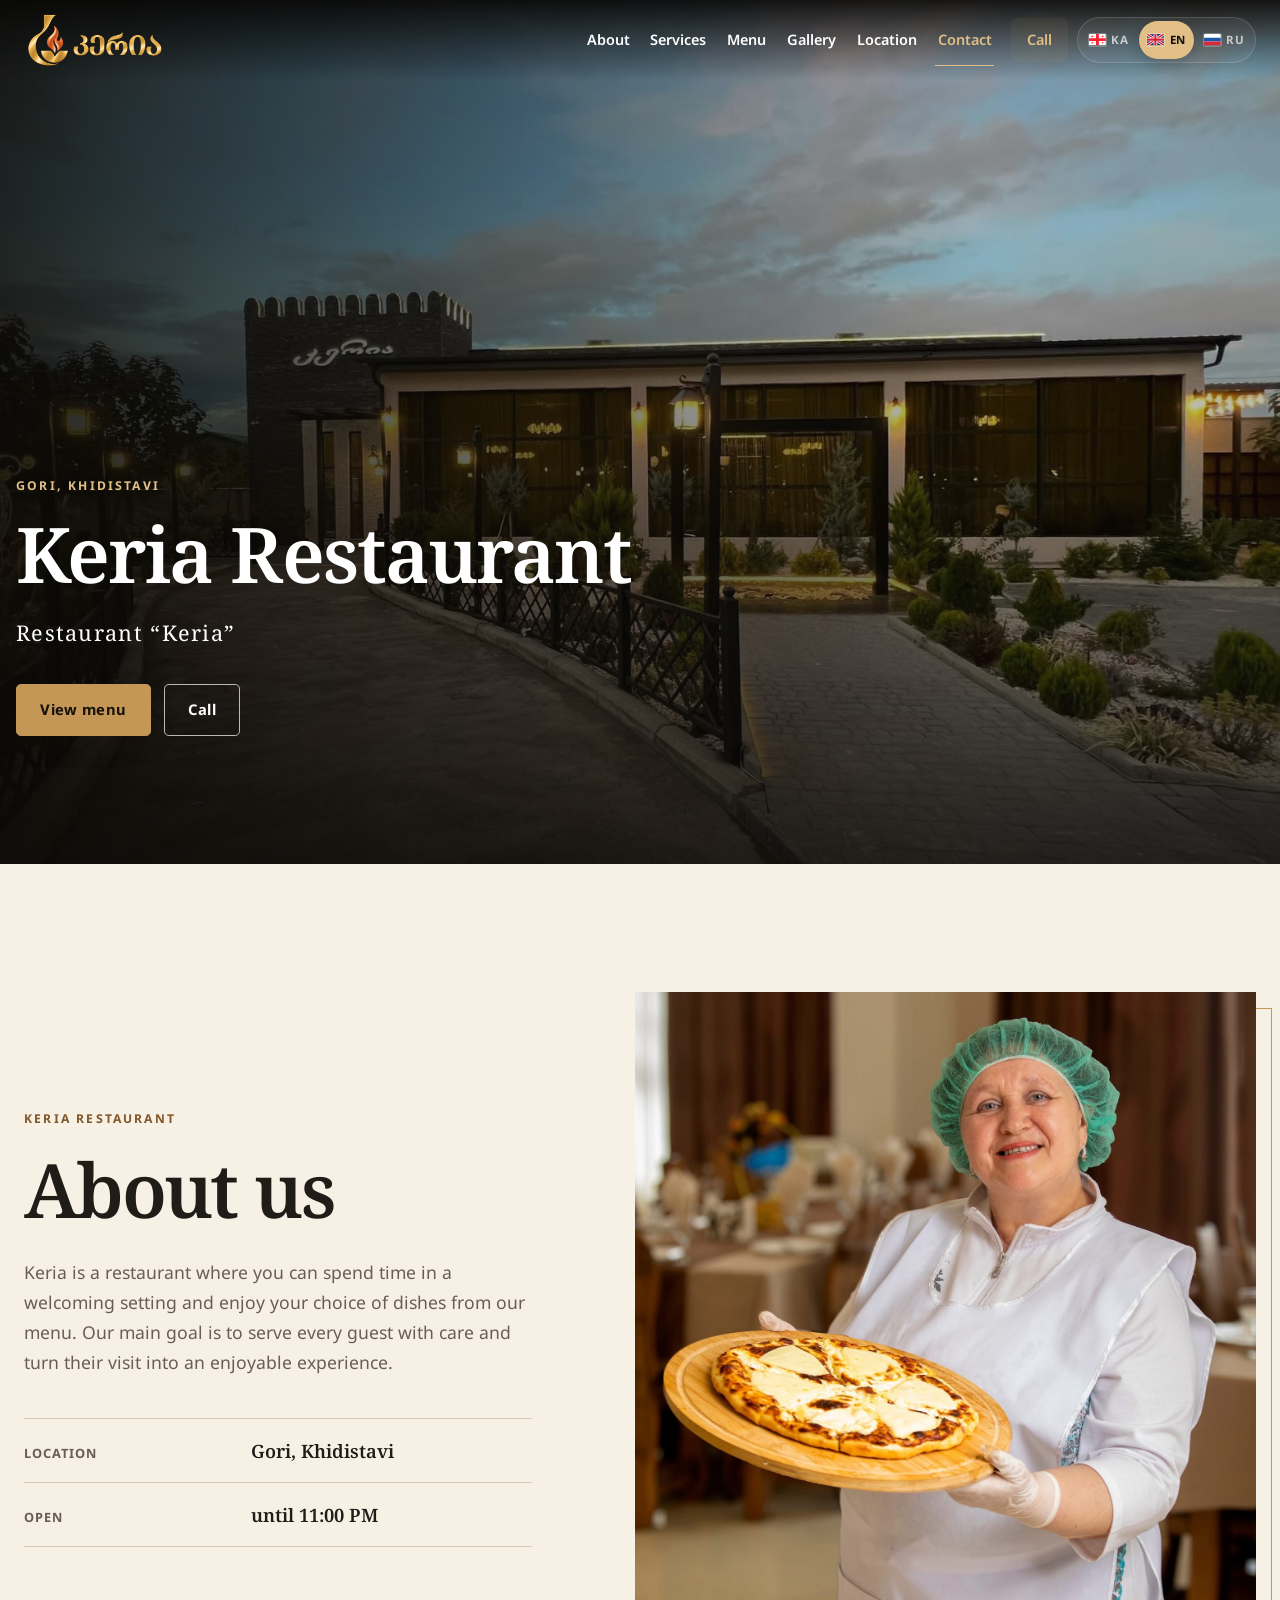
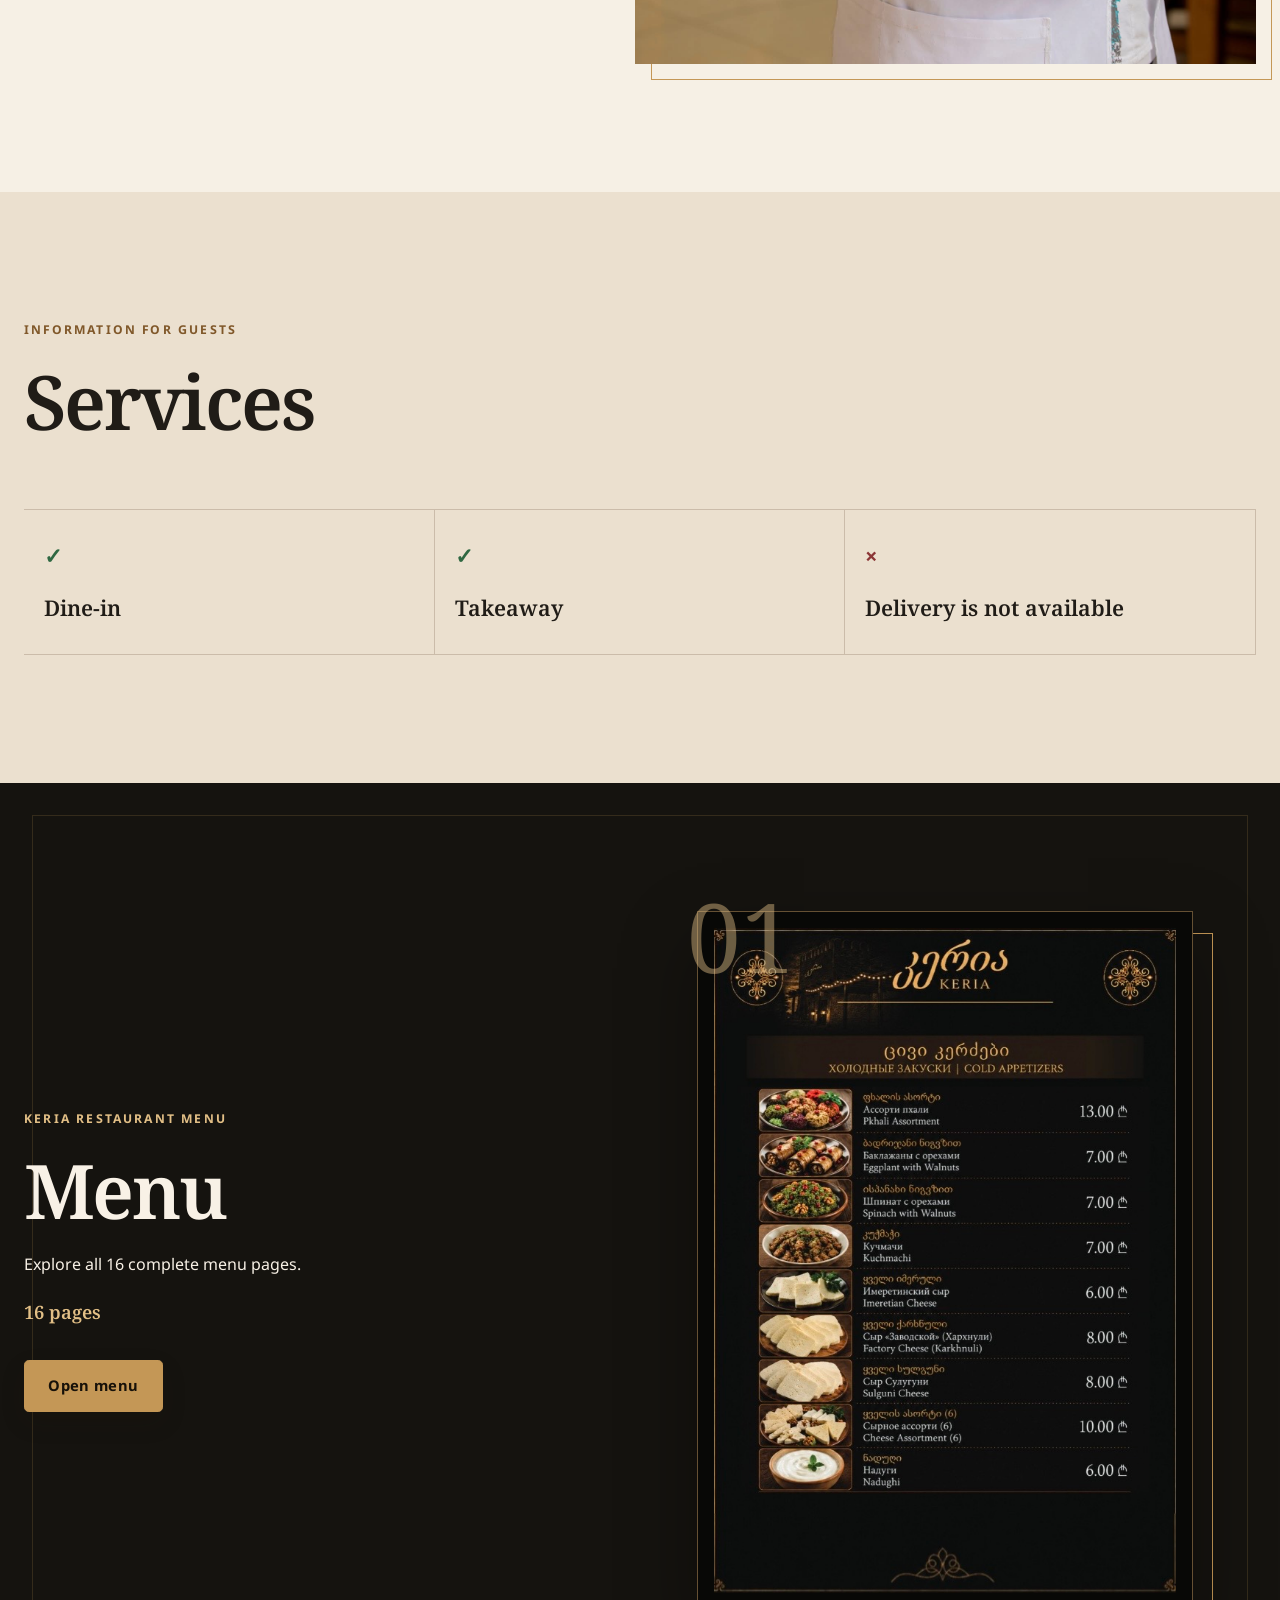
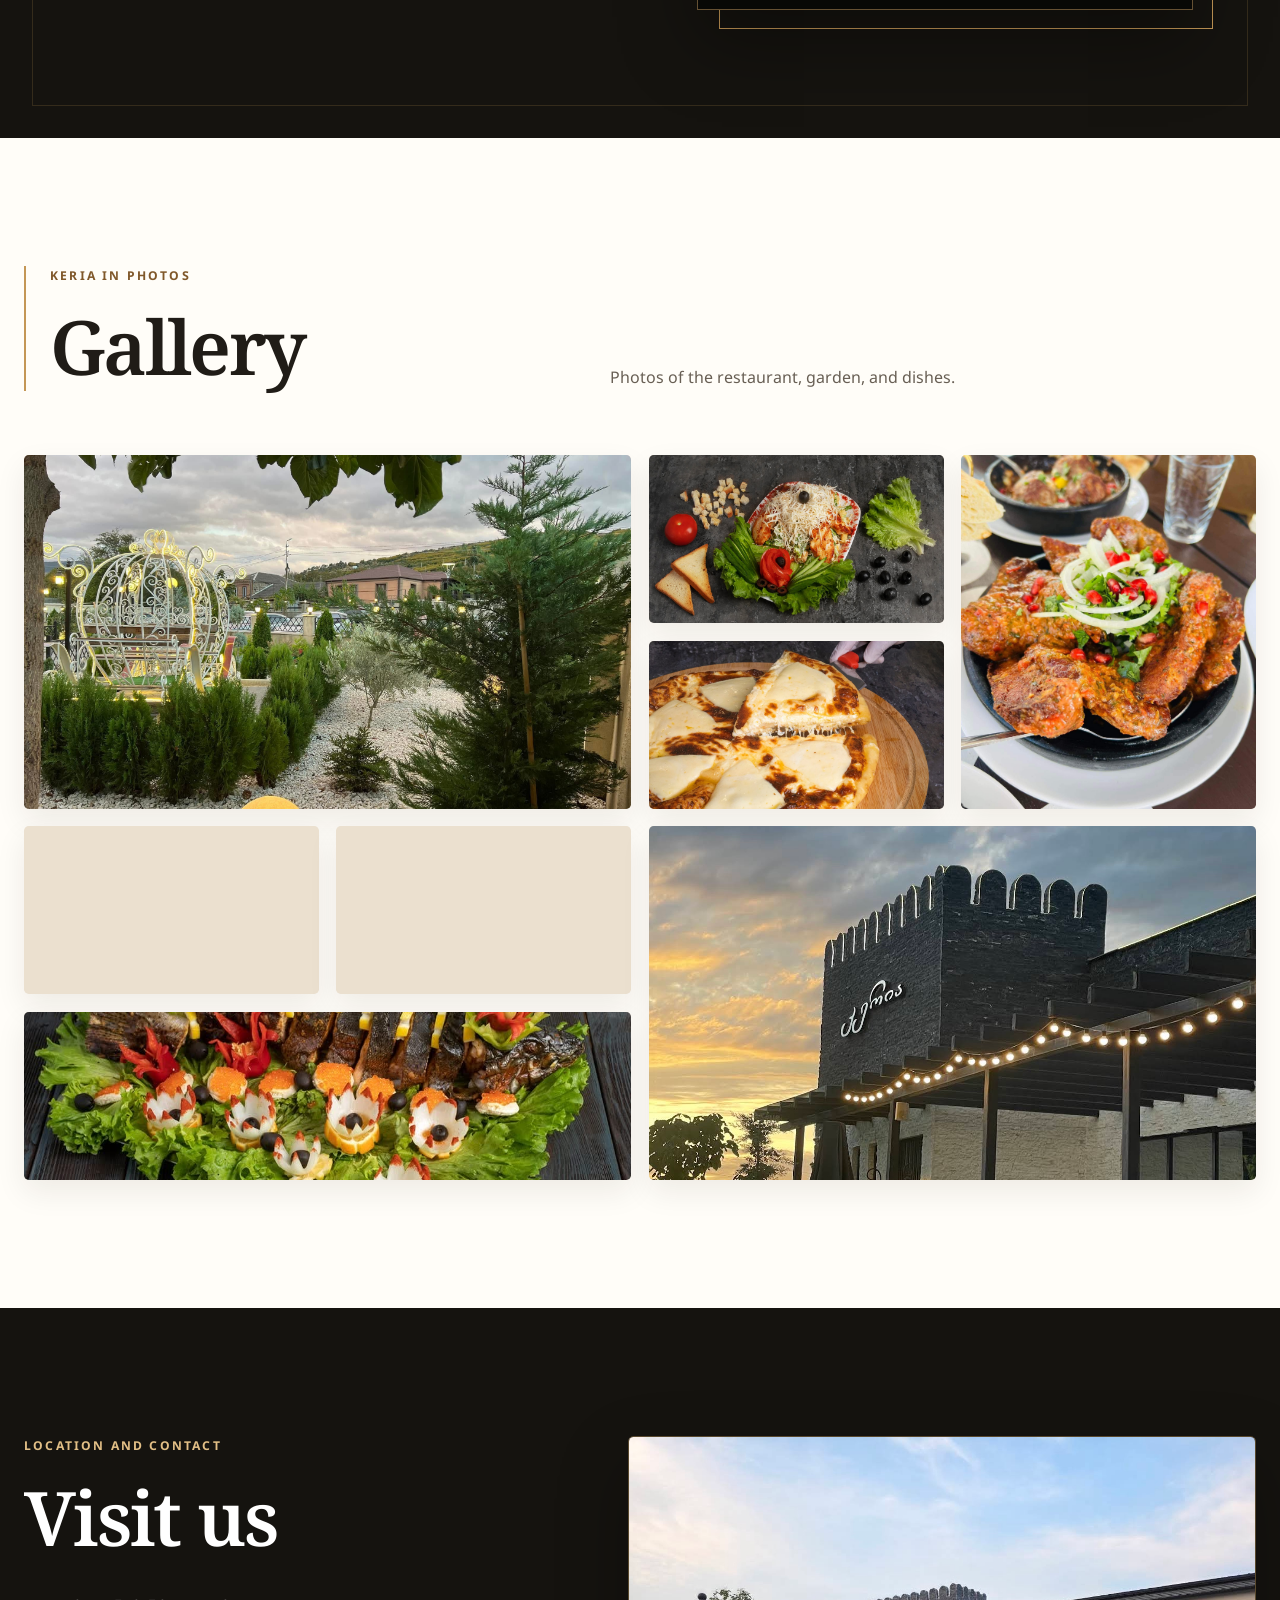
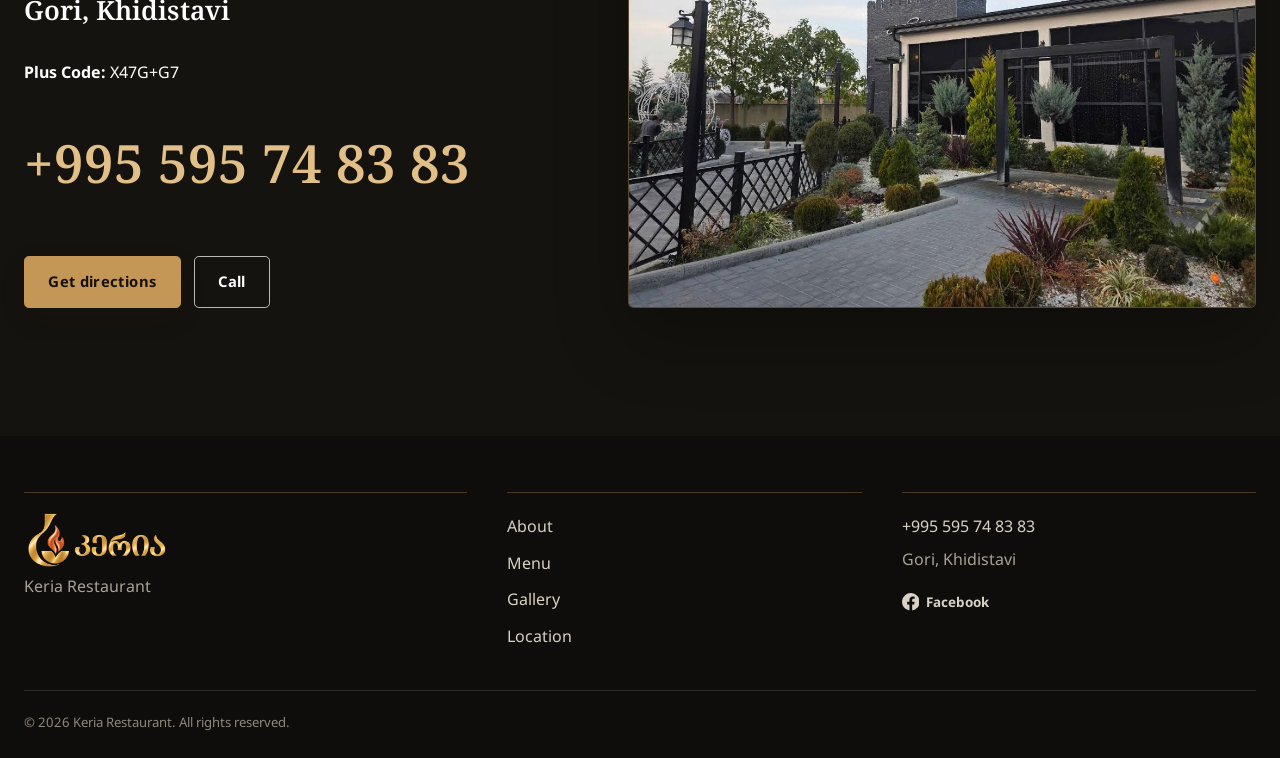
==== en/index.html @ 8994c324 "Improve responsive language access" ====
<!doctype html>
<html lang="en">
<head>
  <meta charset="utf-8">
  <meta name="viewport" content="width=device-width, initial-scale=1">
  <title>Keria Restaurant — Khidistavi, Gori</title>
  <meta name="description" content="Keria Restaurant in Khidistavi, Gori — explore the menu, gallery, location, and contact details.">
  <meta name="robots" content="index, follow">
  <meta name="theme-color" content="#15130f">
  <link rel="canonical" href="https://keriagori.ge/en/">
  <link rel="alternate" hreflang="ka" href="https://keriagori.ge/">
  <link rel="alternate" hreflang="en" href="https://keriagori.ge/en/">
  <link rel="alternate" hreflang="ru" href="https://keriagori.ge/ru/">
  <link rel="alternate" hreflang="x-default" href="https://keriagori.ge/">
  <link rel="icon" type="image/png" sizes="16x16" href="../images/logo/favicon-16x16.png">
  <link rel="icon" type="image/png" sizes="32x32" href="../images/logo/favicon-32x32.png">
  <link rel="icon" type="image/png" sizes="48x48" href="../images/logo/favicon-48x48.png">
  <link rel="apple-touch-icon" sizes="180x180" href="../images/logo/apple-touch-icon.png">
  <link rel="preconnect" href="https://fonts.googleapis.com">
  <link rel="preconnect" href="https://fonts.gstatic.com" crossorigin>
  <link href="https://fonts.googleapis.com/css2?family=Noto+Sans+Georgian:wght@400;500;600;700&family=Noto+Serif+Georgian:wght@500;600;700&display=swap" rel="stylesheet">
  <meta property="og:type" content="website">
  <meta property="og:locale" content="en_GB">
  <meta property="og:site_name" content="Keria Restaurant">
  <meta property="og:title" content="Keria Restaurant — Khidistavi, Gori">
  <meta property="og:description" content="Menu, photos, location, and contact information for Keria Restaurant.">
  <meta property="og:url" content="https://keriagori.ge/en/">
  <meta property="og:image" content="https://keriagori.ge/images/keria-images/keria-restaurant-exterior-evening.jpeg">
  <meta property="og:image:secure_url" content="https://keriagori.ge/images/keria-images/keria-restaurant-exterior-evening.jpeg">
  <meta property="og:image:alt" content="Keria Restaurant in Khidistavi at dusk">
  <meta name="twitter:card" content="summary_large_image">
  <meta name="twitter:title" content="Keria Restaurant — Khidistavi, Gori">
  <meta name="twitter:description" content="Menu, photos, location, and contact information for Keria Restaurant.">
  <meta name="twitter:image" content="https://keriagori.ge/images/keria-images/keria-restaurant-exterior-evening.jpeg">
  <meta name="twitter:image:alt" content="Keria Restaurant in Khidistavi at dusk">
  <link rel="stylesheet" href="../style/style.css">
  <script src="../js/boot.js"></script>
  <script type="application/ld+json">
    {
      "@context": "https://schema.org",
      "@type": "Restaurant",
      "name": "Keria Restaurant",
      "alternateName": "რესტორანი კერია",
      "url": "https://keriagori.ge/en/",
      "logo": "https://keriagori.ge/images/logo/keria-logo.png",
      "image": "https://keriagori.ge/images/keria-images/keria-restaurant-exterior-evening.jpeg",
      "menu": "https://keriagori.ge/en/menu.html",
      "telephone": "+995595748383",
      "address": {
        "@type": "PostalAddress",
        "addressLocality": "Khidistavi",
        "addressRegion": "Gori",
        "addressCountry": "GE"
      },
      "hasMap": "https://www.google.com/maps/search/?api=1&query=X47G%2BG7%20Khidistavi%2C%20Georgia",
      "sameAs": ["https://m.facebook.com/100066701161686/"]
    }
  </script>
  <script src="../js/script.js" defer></script>
</head>
<body data-asset-root="../">
  <a class="skip-link" href="#main">Skip to main content</a>

  <header class="site-header" data-header>
    <div class="container header-inner">
      <a class="brand" href="#top" aria-label="Keria — home">
        <img src="../images/logo/keria-logo.png" width="2048" height="768" alt="Keria">
      </a>
      <details class="mobile-language">
        <summary aria-label="Choose language">
          <svg class="language-flag" viewBox="0 0 24 16" aria-hidden="true" focusable="false"><rect width="24" height="16" fill="#173f8a"/><path d="M0 0l24 16M24 0L0 16" stroke="#fff" stroke-width="4"/><path d="M0 0l24 16M24 0L0 16" stroke="#d51f35" stroke-width="2"/><path d="M12 0v16M0 8h24" stroke="#fff" stroke-width="5"/><path d="M12 0v16M0 8h24" stroke="#d51f35" stroke-width="3"/></svg>
          <span aria-hidden="true">EN</span>
        </summary>
        <div class="mobile-language-menu" role="group" aria-label="Choose language">
          <a href="/" lang="ka" hreflang="ka"><svg class="language-flag" viewBox="0 0 24 16" aria-hidden="true"><rect width="24" height="16" fill="#fff"/><path d="M10 0h4v16h-4zM0 6h24v4H0zM4 2h1v3H4zM3 3h3v1H3zM19 2h1v3h-1zM18 3h3v1h-3zM4 11h1v3H4zM3 12h3v1H3zM19 11h1v3h-1zM18 12h3v1h-3z" fill="#ff1f2d"/></svg><span>ქართული</span></a>
          <a href="/en/" lang="en" hreflang="en" aria-current="page"><svg class="language-flag" viewBox="0 0 24 16" aria-hidden="true"><rect width="24" height="16" fill="#173f8a"/><path d="M0 0l24 16M24 0L0 16" stroke="#fff" stroke-width="4"/><path d="M0 0l24 16M24 0L0 16" stroke="#d51f35" stroke-width="2"/><path d="M12 0v16M0 8h24" stroke="#fff" stroke-width="5"/><path d="M12 0v16M0 8h24" stroke="#d51f35" stroke-width="3"/></svg><span>English</span></a>
          <a href="/ru/" lang="ru" hreflang="ru"><svg class="language-flag" viewBox="0 0 24 16" aria-hidden="true"><rect width="24" height="16" fill="#fff"/><path d="M0 5.33h24v5.34H0z" fill="#1c57a7"/><path d="M0 10.67h24V16H0z" fill="#d52b3f"/></svg><span>Русский</span></a>
        </div>
      </details>
      <button class="nav-toggle" type="button" aria-expanded="false" aria-controls="primary-nav">
        <span class="sr-only">Open navigation</span>
        <i aria-hidden="true"></i><i aria-hidden="true"></i><i aria-hidden="true"></i>
      </button>
      <nav class="primary-nav" id="primary-nav" aria-label="Main navigation">
        <a href="#about">About</a>
        <a href="#services">Services</a>
        <a href="#menu">Menu</a>
        <a href="#gallery">Gallery</a>
        <a href="#location">Location</a>
        <a href="#contact">Contact</a>
        <a class="nav-call" href="tel:+995595748383">Call</a>
        <div class="language-switcher" role="group" aria-label="Choose language">
          <a class="language-option" href="/" lang="ka" hreflang="ka" aria-label="ქართული">
            <svg class="language-flag" viewBox="0 0 24 16" aria-hidden="true" focusable="false">
              <rect width="24" height="16" fill="#fff"/>
              <path d="M10 0h4v16h-4zM0 6h24v4H0zM4 2h1v3H4zM3 3h3v1H3zM19 2h1v3h-1zM18 3h3v1h-3zM4 11h1v3H4zM3 12h3v1H3zM19 11h1v3h-1zM18 12h3v1h-3z" fill="#ff1f2d"/>
            </svg>
            <span aria-hidden="true">KA</span>
          </a>
          <a class="language-option" href="/en/" lang="en" hreflang="en" aria-current="page" aria-label="English">
            <svg class="language-flag" viewBox="0 0 24 16" aria-hidden="true" focusable="false">
              <rect width="24" height="16" fill="#173f8a"/>
              <path d="M0 0l24 16M24 0L0 16" stroke="#fff" stroke-width="4"/>
              <path d="M0 0l24 16M24 0L0 16" stroke="#d51f35" stroke-width="2"/>
              <path d="M12 0v16M0 8h24" stroke="#fff" stroke-width="5"/>
              <path d="M12 0v16M0 8h24" stroke="#d51f35" stroke-width="3"/>
            </svg>
            <span aria-hidden="true">EN</span>
          </a>
          <a class="language-option" href="/ru/" lang="ru" hreflang="ru" aria-label="Русский">
            <svg class="language-flag" viewBox="0 0 24 16" aria-hidden="true" focusable="false">
              <rect width="24" height="16" fill="#fff"/>
              <path d="M0 5.33h24v5.34H0z" fill="#1c57a7"/>
              <path d="M0 10.67h24V16H0z" fill="#d52b3f"/>
            </svg>
            <span aria-hidden="true">RU</span>
          </a>
        </div>
      </nav>
    </div>
  </header>

  <main id="main">
    <section class="hero" id="top" aria-labelledby="hero-title">
      <img class="hero-image" src="../images/keria-images/keria-restaurant-exterior-evening.jpeg" width="2048" height="1072" alt="Keria Restaurant building and garden at dusk" fetchpriority="high">
      <div class="hero-overlay" aria-hidden="true"></div>
      <div class="container hero-content" data-reveal>
        <p class="label">Gori, Khidistavi</p>
        <h1 id="hero-title">Keria Restaurant</h1>
        <p class="hero-subtitle">Restaurant “Keria”</p>
        <div class="actions">
          <a class="button primary" href="#menu">View menu</a>
          <a class="button light" href="tel:+995595748383">Call</a>
        </div>
      </div>
    </section>

    <section class="section about" id="about" aria-labelledby="about-title">
      <div class="container two-column" data-reveal>
        <div>
          <p class="label label-dark">Keria Restaurant</p>
          <h2 id="about-title">About us</h2>
          <p class="about-description">Keria is a restaurant where you can spend time in a welcoming setting and enjoy your choice of dishes from our menu. Our main goal is to serve every guest with care and turn their visit into an enjoyable experience.</p>
          <dl class="facts">
            <div><dt>Location</dt><dd>Gori, Khidistavi</dd></div>
            <div><dt>Open</dt><dd><time datetime="23:00">until 11:00 PM</time></dd></div>
          </dl>
        </div>
        <figure class="framed-image portrait">
          <img src="../images/keria-images/keria-chef-with-khachapuri.jpeg" width="1511" height="2048" loading="lazy" decoding="async" alt="Keria Restaurant chef holding khachapuri">
        </figure>
      </div>
    </section>

    <section class="section services" id="services" aria-labelledby="services-title">
      <div class="container" data-reveal>
        <p class="label label-dark">Information for guests</p>
        <h2 id="services-title">Services</h2>
        <ul class="service-list">
          <li><b aria-hidden="true">✓</b><span>Dine-in</span></li>
          <li><b aria-hidden="true">✓</b><span>Takeaway</span></li>
          <li class="unavailable"><b aria-hidden="true">×</b><span>Delivery is not available</span></li>
        </ul>
      </div>
    </section>

    <section class="section menu-section" id="menu" aria-labelledby="menu-title">
      <div class="container two-column" data-reveal>
        <div class="menu-copy">
          <p class="label">Keria Restaurant menu</p>
          <h2 id="menu-title">Menu</h2>
          <p>Explore all 16 complete menu pages.</p>
          <p class="page-count">16 pages</p>
          <div class="actions"><button class="button primary" type="button" data-menu-open>Open menu</button></div>
          <noscript><p><a class="text-link" href="menu.html">View every menu page</a></p></noscript>
        </div>
        <figure class="menu-preview">
          <span aria-hidden="true">01</span>
          <img src="../images/menu/menu-01-civi-kerdzebi.jpeg" width="628" height="903" loading="lazy" decoding="async" alt="Keria Restaurant menu — cold dishes">
        </figure>
      </div>
    </section>

    <section class="section gallery" id="gallery" aria-labelledby="gallery-title">
      <div class="container" data-reveal>
        <div class="section-heading">
          <div><p class="label label-dark">Keria in photos</p><h2 id="gallery-title">Gallery</h2></div>
          <p>Photos of the restaurant, garden, and dishes.</p>
        </div>
        <div class="gallery-grid">
          <figure class="gallery-feature"><img src="../images/keria-images/keria-garden-gazebo.jpeg" width="2048" height="1536" loading="lazy" decoding="async" alt="Keria Restaurant garden and decorative gazebo"></figure>
          <figure class="gallery-detail-a"><img src="../images/keria-images/keria-chicken-salad-01.jpeg" width="1920" height="1280" loading="lazy" decoding="async" alt="Chicken salad at Keria Restaurant"></figure>
          <figure class="gallery-detail-b"><img src="../images/keria-images/keria-cheese-khachapuri-slice.jpeg" width="1920" height="1323" loading="lazy" decoding="async" alt="Cheese khachapuri at Keria Restaurant"></figure>
          <figure class="gallery-portrait"><img src="../images/keria-images/keria-roasted-meat-platter.jpeg" width="1536" height="2048" loading="lazy" decoding="async" alt="Roasted meat platter at Keria Restaurant"></figure>
          <figure class="gallery-detail-c"><img src="../images/keria-images/keria-khinkali.jpeg" width="2048" height="1366" loading="lazy" decoding="async" alt="Khinkali at Keria Restaurant"></figure>
          <figure class="gallery-detail-d"><img src="../images/keria-images/keria-red-caviar-platter.jpeg" width="2048" height="1365" loading="lazy" decoding="async" alt="Red caviar platter at Keria Restaurant"></figure>
          <figure class="gallery-exterior"><img src="../images/keria-images/keria-restaurant-exterior-sunset.jpeg" width="1170" height="861" loading="lazy" decoding="async" alt="Keria Restaurant exterior at sunset"></figure>
          <figure class="gallery-detail-e"><img src="../images/keria-images/keria-grilled-fish-platter-01.jpeg" width="960" height="649" loading="lazy" decoding="async" alt="Grilled fish platter at Keria Restaurant"></figure>
        </div>
      </div>
    </section>

    <section class="section visit" id="location" aria-labelledby="visit-title">
      <div class="container visit-layout" data-reveal>
        <div class="visit-copy" id="contact">
          <p class="label">Location and contact</p>
          <h2 id="visit-title">Visit us</h2>
          <address>
            <p class="location-name">Gori, Khidistavi</p>
            <p><strong>Plus Code:</strong> X47G+G7</p>
            <a class="phone phone-light" href="tel:+995595748383">+995 595 74 83 83</a>
          </address>
          <div class="actions">
            <a class="button primary" href="https://www.google.com/maps/search/?api=1&amp;query=X47G%2BG7%20Khidistavi%2C%20Georgia" target="_blank" rel="noopener noreferrer">Get directions</a>
            <a class="button light" href="tel:+995595748383">Call</a>
          </div>
        </div>
        <figure class="visit-visual">
          <img src="../images/keria-images/keria-restaurant-exterior-garden.jpeg" width="1170" height="864" loading="lazy" decoding="async" alt="Keria Restaurant building and garden">
        </figure>
      </div>
    </section>
  </main>

  <footer class="site-footer">
    <div class="container footer-layout">
      <div><img src="../images/logo/keria-logo.png" width="2048" height="768" alt="Keria"><p>Keria Restaurant</p></div>
      <nav aria-label="Footer navigation"><a href="#about">About</a><a href="#menu">Menu</a><a href="#gallery">Gallery</a><a href="#location">Location</a></nav>
      <address>
        <a href="tel:+995595748383">+995 595 74 83 83</a>
        <p>Gori, Khidistavi</p>
        <a class="social-link" href="https://m.facebook.com/100066701161686/" target="_blank" rel="noopener noreferrer">
          <svg class="facebook-mark" viewBox="0 0 16 16" aria-hidden="true"><path fill="currentColor" d="M16 8.05A8 8 0 1 0 6.75 16v-5.63H4.72V8.05h2.03V6.29c0-2.01 1.2-3.12 3.02-3.12.88 0 1.79.16 1.79.16V5.3h-1.01c-1 0-1.3.62-1.3 1.25v1.5h2.22l-.36 2.32H9.25V16A8 8 0 0 0 16 8.05Z"/></svg>
          <span>Facebook</span>
        </a>
      </address>
    </div>
    <div class="container copyright">© <span data-year>2026</span> Keria Restaurant. All rights reserved.</div>
  </footer>

  <dialog class="menu-dialog" data-menu-dialog aria-labelledby="dialog-title" aria-describedby="dialog-status">
    <div class="dialog-shell">
      <header class="dialog-header">
        <div><p class="label">Keria Restaurant</p><h2 id="dialog-title">Menu</h2></div>
        <button class="dialog-close" type="button" data-menu-close aria-label="Close menu"><span aria-hidden="true"></span></button>
      </header>
      <div class="dialog-stage"><div class="active-page"><img width="628" height="903" alt="Keria Restaurant menu — cold dishes, page 1" data-menu-image></div></div>
      <footer class="dialog-footer">
        <div class="dialog-navigation">
          <button class="dialog-arrow" type="button" data-previous aria-label="Previous page"><span aria-hidden="true">←</span><span class="control-label">Previous</span></button>
          <div class="dialog-status" id="dialog-status" data-status aria-live="polite" aria-atomic="true">1 / 16</div>
          <button class="dialog-arrow" type="button" data-next aria-label="Next page"><span class="control-label">Next</span><span aria-hidden="true">→</span></button>
        </div>
        <div class="page-controls" aria-label="Menu pages">
          <button type="button" data-page="0" aria-label="Menu page 1">1</button><button type="button" data-page="1" aria-label="Menu page 2">2</button><button type="button" data-page="2" aria-label="Menu page 3">3</button><button type="button" data-page="3" aria-label="Menu page 4">4</button>
          <button type="button" data-page="4" aria-label="Menu page 5">5</button><button type="button" data-page="5" aria-label="Menu page 6">6</button><button type="button" data-page="6" aria-label="Menu page 7">7</button><button type="button" data-page="7" aria-label="Menu page 8">8</button>
          <button type="button" data-page="8" aria-label="Menu page 9">9</button><button type="button" data-page="9" aria-label="Menu page 10">10</button><button type="button" data-page="10" aria-label="Menu page 11">11</button><button type="button" data-page="11" aria-label="Menu page 12">12</button>
          <button type="button" data-page="12" aria-label="Menu page 13">13</button><button type="button" data-page="13" aria-label="Menu page 14">14</button><button type="button" data-page="14" aria-label="Menu page 15">15</button><button type="button" data-page="15" aria-label="Menu page 16">16</button>
        </div>
        <label class="page-select-label">
          <span>Choose page</span>
          <select data-page-select aria-label="Choose a menu page">
            <option value="0">Page 1</option><option value="1">Page 2</option><option value="2">Page 3</option><option value="3">Page 4</option>
            <option value="4">Page 5</option><option value="5">Page 6</option><option value="6">Page 7</option><option value="7">Page 8</option>
            <option value="8">Page 9</option><option value="9">Page 10</option><option value="10">Page 11</option><option value="11">Page 12</option>
            <option value="12">Page 13</option><option value="13">Page 14</option><option value="14">Page 15</option><option value="15">Page 16</option>
          </select>
        </label>
      </footer>
    </div>
  </dialog>
</body>
</html>
---- style/style.css ----
/* Foundation */
:root {
  --bg: #f6f0e5;
  --surface: #fffdf8;
  --warm: #ebe0cf;
  --text: #201c17;
  --muted: #685f54;
  --dark: #15130f;
  --dark-soft: #211e18;
  --gold: #c49756;
  --gold-light: #e2bf86;
  --gold-dark: #80582a;
  --border: #d9cbb8;
  --focus: #1f5fc4;
  --success: #2f6842;
  --unavailable: #8b3636;
  --heading: "Noto Serif Georgian", Georgia, serif;
  --body: "Noto Sans Georgian", "Segoe UI", Arial, sans-serif;
  --max-width: 78rem;
  --header-height: 5rem;
  --radius-small: 0.3rem;
  --radius-medium: 0.55rem;
  --duration-fast: 160ms;
  --duration-normal: 420ms;
  --duration-slow: 680ms;
  --ease-standard: cubic-bezier(0.2, 0, 0, 1);
  --ease-emphasized: cubic-bezier(0.16, 1, 0.3, 1);
  --shadow-button: 0 10px 24px rgb(32 22 9 / 14%);
}

html[lang="ru"] {
  --heading: "Noto Serif", Georgia, serif;
  --body: "Noto Sans", "Segoe UI", Arial, sans-serif;
}

*,
*::before,
*::after {
  box-sizing: border-box;
}

html {
  scroll-behavior: smooth;
  scroll-padding-top: calc(var(--header-height) + 1rem);
  max-width: 100%;
  overflow-x: hidden;
  overflow-x: clip;
}

body {
  margin: 0;
  max-width: 100%;
  overflow-x: hidden;
  overflow-x: clip;
  background: var(--bg);
  color: var(--text);
  font-family: var(--body);
  line-height: 1.7;
}

body.dialog-open {
  overflow: hidden;
}

img {
  display: block;
  max-width: 100%;
  height: auto;
}

figure,
address {
  margin: 0;
}

address {
  font-style: normal;
}

button,
a {
  color: inherit;
  font: inherit;
}

a {
  text-decoration: none;
}

h1,
h2 {
  overflow-wrap: normal;
  word-break: normal;
  text-wrap: balance;
}

p,
dd {
  overflow-wrap: anywhere;
}

h1,
h2 {
  margin: 0;
  font-family: var(--heading);
  font-weight: 600;
  line-height: 1.18;
}

h1 {
  max-width: 15ch;
  font-size: clamp(2.5rem, 6vw, 5.5rem);
  letter-spacing: -0.025em;
  line-height: 1.05;
}

h2 {
  font-size: clamp(2.3rem, 6vw, 4.7rem);
  letter-spacing: -0.035em;
}

.container {
  width: min(calc(100% - 2rem), var(--max-width));
  margin-inline: auto;
}

.section {
  padding-block: clamp(4.75rem, 10vw, 9rem);
}

.label {
  margin: 0 0 1rem;
  color: var(--gold-light);
  font-size: 0.76rem;
  font-weight: 700;
  letter-spacing: 0.18em;
  text-transform: uppercase;
}

.label-dark {
  color: var(--gold-dark);
}

.two-column {
  display: grid;
  align-items: center;
  gap: clamp(3rem, 8vw, 7rem);
}

.section-heading {
  display: grid;
  gap: 2rem;
  margin-bottom: clamp(2rem, 5vw, 4rem);
}

/* Accessibility */
.skip-link {
  position: fixed;
  z-index: 100;
  inset: 1rem auto auto 1rem;
  padding: 0.7rem 1rem;
  background: var(--surface);
  transform: translateY(-200%);
}

.skip-link:focus {
  transform: none;
}

.sr-only {
  position: absolute;
  width: 1px;
  height: 1px;
  padding: 0;
  margin: -1px;
  overflow: hidden;
  clip: rect(0 0 0 0);
  white-space: nowrap;
  border: 0;
}

:focus-visible {
  outline: 3px solid var(--focus);
  outline-offset: 4px;
}

/* Actions */
.actions {
  display: flex;
  flex-wrap: wrap;
  align-items: center;
  gap: 0.85rem;
  margin-top: 2rem;
}

.button {
  min-height: 3.25rem;
  display: inline-flex;
  align-items: center;
  justify-content: center;
  padding: 0.75rem 1.45rem;
  border: 1px solid transparent;
  border-radius: var(--radius-small);
  background: transparent;
  font-size: 0.92rem;
  font-weight: 700;
  letter-spacing: 0.025em;
  text-align: center;
  text-decoration: none;
  cursor: pointer;
  transition:
    color var(--duration-fast) var(--ease-standard),
    background-color var(--duration-fast) var(--ease-standard),
    border-color var(--duration-fast) var(--ease-standard),
    box-shadow var(--duration-fast) var(--ease-standard),
    transform var(--duration-fast) var(--ease-standard);
}

.social-link {
  min-height: 2.75rem;
  display: inline-flex;
  align-items: center;
  gap: 0.45rem;
  color: var(--gold-light);
  font-size: 0.84rem;
  font-weight: 700;
}

.facebook-mark {
  width: 1.1rem;
  height: 1.1rem;
  flex: 0 0 auto;
  transition: transform var(--duration-fast) var(--ease-emphasized);
}

.primary {
  border-color: var(--gold);
  background: var(--gold);
  color: #171109;
  box-shadow: var(--shadow-button);
}

.light {
  border-color: rgb(255 255 255 / 70%);
  color: #fff;
}

.dark {
  background: var(--dark);
  color: #fff;
}

.outline {
  border-color: var(--dark);
}

.text-link {
  position: relative;
  color: var(--gold-light);
  font-weight: 700;
}

.text-link::after {
  position: absolute;
  inset: auto 0 0;
  height: 1px;
  background: currentColor;
  transform: scaleX(0.35);
  transform-origin: left;
  transition: transform var(--duration-fast) var(--ease-standard);
  content: "";
}

.button:active {
  transform: translateY(1px);
  box-shadow: none;
}

.button:disabled,
.button[aria-disabled="true"] {
  opacity: 0.45;
  cursor: not-allowed;
}

/* Header */
.site-header {
  position: fixed;
  z-index: 20;
  inset: 0 0 auto;
  color: #fff;
  background: linear-gradient(to bottom, rgb(8 7 5 / 90%), transparent);
  transition:
    background-color var(--duration-normal) var(--ease-standard),
    box-shadow var(--duration-normal) var(--ease-standard);
}

.site-header.is-scrolled,
.site-header.menu-open {
  background: rgb(21 19 15 / 98%);
  box-shadow: 0 10px 30px rgb(0 0 0 / 18%);
}

.header-inner {
  min-height: var(--header-height);
  display: flex;
  align-items: center;
  justify-content: space-between;
}

.brand img {
  width: 7.75rem;
  height: auto;
  object-fit: contain;
}

.mobile-language {
  position: relative;
  flex: 0 0 auto;
  margin-left: auto;
  margin-right: 0.55rem;
}

.mobile-language summary {
  min-width: 4rem;
  min-height: 2.75rem;
  display: flex;
  align-items: center;
  justify-content: center;
  gap: 0.38rem;
  padding: 0.55rem 0.65rem;
  border: 1px solid rgb(255 255 255 / 38%);
  border-radius: 999px;
  background: rgb(21 19 15 / 92%);
  color: #fff;
  font-size: 0.72rem;
  font-weight: 700;
  letter-spacing: 0.04em;
  line-height: 1;
  list-style: none;
  cursor: pointer;
}

.mobile-language summary::-webkit-details-marker {
  display: none;
}

.mobile-language[open] summary {
  border-color: var(--gold-light);
  background: var(--dark-soft);
}

.mobile-language-menu {
  position: absolute;
  z-index: 2;
  top: calc(100% + 0.55rem);
  right: 0;
  width: 11rem;
  display: grid;
  gap: 0.2rem;
  padding: 0.4rem;
  border: 1px solid rgb(226 191 134 / 36%);
  border-radius: var(--radius-medium);
  background: rgb(21 19 15 / 99%);
  box-shadow: 0 18px 45px rgb(0 0 0 / 34%);
}

.mobile-language-menu a {
  min-height: 2.75rem;
  display: flex;
  align-items: center;
  gap: 0.65rem;
  padding-inline: 0.8rem;
  border-radius: var(--radius-small);
  color: rgb(255 255 255 / 76%);
  font-size: 0.82rem;
  font-weight: 600;
}

.mobile-language-menu a[aria-current="page"] {
  background: var(--gold-light);
  color: var(--dark);
}

.nav-toggle {
  width: 3.1rem;
  height: 3.1rem;
  display: grid;
  place-content: center;
  gap: 0.3rem;
  border: 1px solid rgb(255 255 255 / 45%);
  background: var(--dark);
  cursor: pointer;
  transition: border-color var(--duration-fast) var(--ease-standard);
}

.nav-toggle i {
  width: 1.35rem;
  height: 2px;
  display: block;
  background: currentColor;
  transition:
    transform var(--duration-normal) var(--ease-emphasized),
    opacity var(--duration-fast) var(--ease-standard);
}

.nav-toggle[aria-expanded="true"] i:nth-of-type(1) {
  transform: translateY(0.45rem) rotate(45deg);
}

.nav-toggle[aria-expanded="true"] i:nth-of-type(2) {
  opacity: 0;
}

.nav-toggle[aria-expanded="true"] i:nth-of-type(3) {
  transform: translateY(-0.45rem) rotate(-45deg);
}

.primary-nav {
  position: absolute;
  inset: 100% 0 auto;
  display: grid;
  padding: 0.75rem max(1rem, calc((100vw - var(--max-width)) / 2));
  background: var(--dark);
  visibility: hidden;
  opacity: 0;
  transform: translateY(-0.75rem);
  pointer-events: none;
  transition:
    visibility 0s linear var(--duration-normal),
    opacity var(--duration-normal) var(--ease-standard),
    transform var(--duration-normal) var(--ease-emphasized);
}

.primary-nav.is-open {
  visibility: visible;
  opacity: 1;
  transform: translateY(0);
  pointer-events: auto;
  transition-delay: 0s;
}

.primary-nav a {
  position: relative;
  min-height: 3rem;
  display: flex;
  align-items: center;
  padding-inline: 0.5rem;
  border-bottom: 1px solid rgb(255 255 255 / 10%);
  font-size: 0.9rem;
  font-weight: 600;
  text-decoration: none;
}

.nav-call {
  color: var(--gold-light);
  justify-content: center;
  margin-block: 0.4rem;
  border: 1px solid rgb(226 191 134 / 52%);
  border-radius: var(--radius-small);
  background: rgb(196 151 86 / 7%);
}

.primary-nav a[aria-current="true"] {
  color: var(--gold-light);
}

.language-switcher {
  display: grid;
  grid-template-columns: repeat(3, minmax(0, 1fr));
  gap: 0.2rem;
  margin-block: 0.65rem 0.2rem;
  padding: 0.22rem;
  border: 1px solid rgb(255 255 255 / 14%);
  border-radius: 999px;
  background: rgb(255 255 255 / 6%);
}

.primary-nav .language-switcher {
  display: none;
}

.primary-nav .language-option,
.standalone-header .language-option {
  min-width: 3.45rem;
  min-height: 2.55rem;
  display: inline-flex;
  align-items: center;
  justify-content: center;
  gap: 0.35rem;
  padding-inline: 0.55rem;
  border: 0;
  border-radius: 999px;
  color: rgb(255 255 255 / 68%);
  font-size: 0.72rem;
  font-weight: 700;
  letter-spacing: 0.04em;
  line-height: 1;
  text-decoration: none;
  transition:
    color var(--duration-fast) var(--ease-standard),
    background-color var(--duration-fast) var(--ease-standard),
    box-shadow var(--duration-fast) var(--ease-standard);
}

.primary-nav .language-option[aria-current="page"],
.standalone-header .language-option[aria-current="page"] {
  color: var(--dark);
  background: var(--gold-light);
  box-shadow: 0 5px 14px rgb(0 0 0 / 20%);
}

.primary-nav .language-option[aria-disabled="true"],
.standalone-header .language-option[aria-disabled="true"] {
  opacity: 0.52;
  cursor: not-allowed;
}

.primary-nav .language-option::after {
  display: none;
}

.language-flag {
  width: 1.05rem;
  height: 0.7rem;
  flex: 0 0 auto;
  display: block;
  border-radius: 0.08rem;
  box-shadow: 0 0 0 1px rgb(255 255 255 / 24%);
}

/* Hero */
.hero {
  position: relative;
  min-height: min(54rem, 100svh);
  display: grid;
  align-items: end;
  isolation: isolate;
  overflow: hidden;
  color: #fff;
}

.hero-image,
.hero-overlay {
  position: absolute;
  z-index: -2;
  inset: 0;
  width: 100%;
  height: 100%;
}

.hero-image {
  object-fit: cover;
  object-position: 54% center;
  animation: hero-image-reveal var(--duration-slow) var(--ease-emphasized) both;
}

.hero-overlay {
  z-index: -1;
  background:
    linear-gradient(to top, rgb(12 10 7 / 82%), transparent 62%),
    linear-gradient(to right, rgb(12 10 7 / 88%), rgb(12 10 7 / 18%) 76%);
}

.hero-content {
  width: min(calc(100% - 2rem), 46rem);
  margin-inline: max(1rem, calc((100vw - var(--max-width)) / 2));
  padding-block: calc(var(--header-height) + 5rem) clamp(4.5rem, 10vw, 8rem);
}

.hero-content > * {
  animation: hero-content-reveal var(--duration-slow) var(--ease-emphasized) both;
}

.hero-content > :nth-child(2) {
  animation-delay: 70ms;
}

.hero-content > :nth-child(3) {
  animation-delay: 130ms;
}

.hero-content > :nth-child(4) {
  animation-delay: 190ms;
}

@keyframes hero-image-reveal {
  from {
    opacity: 0.7;
    transform: scale(1.025);
  }
}

@keyframes hero-content-reveal {
  from {
    opacity: 0;
    transform: translateY(1rem);
  }
}

.hero-subtitle {
  margin: 1.35rem 0 0;
  font-family: var(--heading);
  font-size: clamp(1rem, 2vw, 1.35rem);
  letter-spacing: 0.06em;
}

/* About and services */
.about-description {
  margin-block: 1.5rem 2.5rem;
  color: var(--muted);
  font-size: 1.1rem;
}

.facts {
  margin: 0;
  border-top: 1px solid var(--border);
}

.facts div {
  padding-block: 1rem;
  border-bottom: 1px solid var(--border);
}

.facts dt {
  color: var(--muted);
  font-size: 0.8rem;
  font-weight: 700;
  letter-spacing: 0.08em;
  text-transform: uppercase;
}

.facts dd {
  margin: 0;
  font-family: var(--heading);
  font-size: 1.15rem;
  font-weight: 600;
}

.framed-image {
  position: relative;
}

.framed-image::after {
  position: absolute;
  z-index: -1;
  inset: 1rem -1rem -1rem 1rem;
  border: 1px solid var(--gold);
  content: "";
}

.framed-image img {
  width: 100%;
  max-height: 42rem;
  object-fit: cover;
}

.services {
  background: var(--warm);
}

.service-list {
  display: grid;
  padding: 0;
  margin: clamp(2rem, 5vw, 4rem) 0 0;
  border-top: 1px solid #cbbcaa;
  list-style: none;
}

.service-list li {
  min-height: 5rem;
  display: grid;
  grid-template-columns: 2.5rem 1fr;
  align-items: center;
  gap: 1rem;
  border-bottom: 1px solid #cbbcaa;
  font-family: var(--heading);
  font-size: clamp(1.05rem, 2.5vw, 1.35rem);
  font-weight: 600;
}

.service-list b {
  color: var(--success);
  font-family: var(--body);
  font-size: 1.35rem;
  transition: transform var(--duration-normal) var(--ease-emphasized);
}

.service-list .unavailable b {
  color: var(--unavailable);
}

/* Menu preview */
.menu-section {
  position: relative;
  overflow: hidden;
  background: var(--dark);
  color: #f8f1e6;
}

.menu-section::before {
  position: absolute;
  inset: 2rem;
  border: 1px solid rgb(196 151 86 / 18%);
  pointer-events: none;
  content: "";
}

.menu-copy {
  position: relative;
  max-width: 34rem;
}

.page-count {
  color: var(--gold-light);
  font-family: var(--heading);
  font-size: 1.15rem;
  font-weight: 600;
}

.menu-preview {
  position: relative;
  width: min(100%, 31rem);
  justify-self: center;
  padding: clamp(0.6rem, 2vw, 1rem);
  background: #080806;
  border: 1px solid #655033;
  box-shadow: 0 32px 70px rgb(0 0 0 / 35%);
  transition:
    transform var(--duration-slow) var(--ease-emphasized),
    box-shadow var(--duration-slow) var(--ease-standard);
}

.menu-preview::after {
  position: absolute;
  z-index: -1;
  inset: 1.3rem -1.3rem -1.3rem 1.3rem;
  border: 1px solid var(--gold);
  content: "";
}

.menu-preview img {
  width: 100%;
  object-fit: contain;
}

.menu-preview > span {
  position: absolute;
  z-index: 1;
  inset: -1.5rem auto auto -0.7rem;
  color: var(--gold-light);
  font-family: var(--heading);
  font-size: clamp(3rem, 9vw, 6rem);
  line-height: 1;
  opacity: 0.45;
}

/* Menu dialog */
.menu-dialog {
  width: min(96vw, 75rem);
  height: min(94vh, 62rem);
  height: min(94dvh, 62rem);
  max-width: none;
  max-height: 94vh;
  max-height: 94dvh;
  padding: 0;
  overflow: hidden;
  border: 1px solid #705a3b;
  background: var(--dark);
  color: #fff;
  opacity: 0;
  transform: translateY(0.75rem) scale(0.985);
  transition:
    display var(--duration-normal) allow-discrete,
    overlay var(--duration-normal) allow-discrete,
    opacity var(--duration-normal) var(--ease-standard),
    transform var(--duration-normal) var(--ease-emphasized);
}

.menu-dialog[open] {
  opacity: 1;
  transform: translateY(0) scale(1);
}

@starting-style {
  .menu-dialog[open] {
    opacity: 0;
    transform: translateY(0.75rem) scale(0.985);
  }
}

.menu-dialog::backdrop {
  background: rgb(0 0 0 / 88%);
}

.dialog-shell {
  height: 100%;
  display: grid;
  grid-template-rows: auto minmax(0, 1fr) auto;
}

.dialog-header {
  position: static;
  min-height: 4.5rem;
  display: flex;
  align-items: center;
  justify-content: space-between;
  padding: 0.65rem clamp(0.75rem, 3vw, 1.5rem);
  background: var(--dark-soft);
  border-bottom: 1px solid rgb(196 151 86 / 24%);
}

.dialog-header .label {
  margin-bottom: 0.15rem;
  font-size: 0.62rem;
}

.dialog-header h2 {
  font-size: clamp(1.25rem, 3vw, 1.75rem);
}

.dialog-close {
  width: 3rem;
  height: 3rem;
  position: relative;
  flex: 0 0 auto;
  border: 1px solid rgb(226 191 134 / 65%);
  border-radius: var(--radius-small);
  background: transparent;
  color: var(--gold-light);
  cursor: pointer;
  transition:
    border-color var(--duration-fast) var(--ease-standard),
    background-color var(--duration-fast) var(--ease-standard),
    transform var(--duration-fast) var(--ease-standard);
}

.dialog-close span::before,
.dialog-close span::after {
  position: absolute;
  top: 50%;
  left: 50%;
  width: 1.15rem;
  height: 1.5px;
  background: currentColor;
  content: "";
}

.dialog-close span::before {
  transform: translate(-50%, -50%) rotate(45deg);
}

.dialog-close span::after {
  transform: translate(-50%, -50%) rotate(-45deg);
}

.dialog-stage {
  position: relative;
  min-height: 0;
  display: grid;
  grid-template-columns: minmax(0, 1fr);
  align-items: center;
  padding: clamp(0.5rem, 2vw, 1.25rem);
  overflow: hidden;
}

.active-page {
  position: relative;
  height: 100%;
  width: 100%;
  min-width: 0;
  min-height: 0;
  display: grid;
  place-items: center;
  overflow: hidden;
  grid-column: 1;
  grid-row: 1;
}

.active-page img {
  position: absolute;
  inset: 0;
  width: 100%;
  height: 100%;
  margin: auto;
  object-fit: contain;
  object-position: center;
  opacity: 1;
  transform: translateX(0);
  transition:
    opacity var(--duration-fast) var(--ease-standard),
    transform var(--duration-fast) var(--ease-standard);
}

.active-page img.is-changing {
  opacity: 0.2;
  transform: translateX(0.35rem);
}

.dialog-arrow {
  min-width: 3rem;
  min-height: 2.85rem;
  display: inline-flex;
  align-items: center;
  justify-content: center;
  gap: 0.45rem;
  padding-inline: clamp(0.7rem, 2vw, 1rem);
  border: 1px solid rgb(226 191 134 / 42%);
  border-radius: var(--radius-small);
  background: rgb(255 255 255 / 3%);
  font-size: 1.4rem;
  cursor: pointer;
  transition:
    border-color var(--duration-fast) var(--ease-standard),
    background-color var(--duration-fast) var(--ease-standard),
    transform var(--duration-fast) var(--ease-standard);
}

.dialog-arrow:disabled {
  opacity: 0.3;
  cursor: default;
}

.dialog-footer {
  position: static;
  display: grid;
  gap: 0.65rem;
  padding: 0.7rem clamp(0.65rem, 2vw, 1.25rem) 0.8rem;
  background: var(--dark-soft);
  text-align: center;
  border-top: 1px solid rgb(196 151 86 / 22%);
}

.dialog-navigation {
  display: grid;
  grid-template-columns: minmax(0, 1fr) auto minmax(0, 1fr);
  align-items: center;
  gap: clamp(0.45rem, 2vw, 0.9rem);
}

.dialog-navigation .dialog-arrow:first-child {
  justify-self: start;
}

.dialog-navigation .dialog-arrow:last-child {
  justify-self: end;
}

.dialog-status {
  min-width: 4.25rem;
  color: var(--gold-light);
  font-family: var(--heading);
  font-size: 0.95rem;
  font-weight: 700;
  letter-spacing: 0.04em;
}

.control-label {
  font-family: var(--body);
  font-size: 0.75rem;
  font-weight: 700;
}

.page-controls {
  display: flex;
  gap: 0.35rem;
  overflow-x: auto;
  padding: 0.2rem 0.2rem 0.45rem;
  justify-content: safe center;
  scrollbar-color: var(--gold) var(--dark);
}

.page-select-label {
  display: none;
}

.page-select-label span {
  color: #cfc5b8;
  font-size: 0.75rem;
  font-weight: 700;
}

.page-select-label select {
  min-width: 8.5rem;
  min-height: 2.75rem;
  padding: 0.45rem 2.25rem 0.45rem 0.75rem;
  border: 1px solid rgb(226 191 134 / 48%);
  border-radius: var(--radius-small);
  background: var(--dark);
  color: #fff;
  font: 600 0.82rem var(--body);
}

.page-controls button {
  min-width: 2.2rem;
  min-height: 2.2rem;
  flex: 0 0 auto;
  border: 1px solid #5f574c;
  border-radius: 0.2rem;
  background: transparent;
  color: #d7cec1;
  font-size: 0.76rem;
  font-weight: 700;
  cursor: pointer;
}

.page-controls button[aria-current="page"] {
  border-color: var(--gold);
  background: var(--gold);
  color: var(--dark);
}

/* Gallery and visit */
.gallery {
  background: var(--surface);
}

.gallery .section-heading {
  padding-inline-start: clamp(1rem, 2vw, 1.5rem);
  border-inline-start: 2px solid var(--gold);
}

.section-heading > p {
  margin: 0;
  color: var(--muted);
}

.gallery-grid {
  display: grid;
  grid-template-columns: minmax(0, 1fr);
  gap: clamp(0.75rem, 2vw, 1.1rem);
}

.gallery-grid figure {
  position: relative;
  overflow: hidden;
  background: var(--warm);
  border-radius: var(--radius-small);
  box-shadow: 0 12px 30px rgb(37 27 14 / 8%);
}

.gallery-feature,
.gallery-exterior {
  aspect-ratio: 4 / 3;
}

.gallery-portrait {
  aspect-ratio: 3 / 4;
}

.gallery-detail-a,
.gallery-detail-b,
.gallery-detail-c,
.gallery-detail-d,
.gallery-detail-e {
  aspect-ratio: 3 / 2;
}

.gallery-grid img {
  width: 100%;
  height: 100%;
  object-fit: cover;
  transition:
    transform var(--duration-slow) var(--ease-emphasized),
    filter var(--duration-normal) var(--ease-standard);
}

.visit {
  background: var(--dark);
  color: #fff;
}

.visit-layout {
  display: grid;
  align-items: center;
  gap: clamp(2.5rem, 7vw, 7rem);
}

.visit address {
  margin-block: 1.5rem 2rem;
}

.location-name {
  font-family: var(--heading);
  font-size: clamp(1.2rem, 3vw, 1.65rem);
  font-weight: 600;
}

.phone {
  display: inline-block;
  margin-bottom: 1rem;
  color: var(--gold-dark);
  font-family: var(--heading);
  font-size: clamp(1.65rem, 5vw, 3.3rem);
  font-weight: 600;
}

.phone-light {
  margin-top: 1rem;
  color: var(--gold-light);
}

.visit-visual {
  overflow: hidden;
  border-radius: 0.35rem;
  background: var(--dark-soft);
  border: 1px solid rgb(196 151 86 / 35%);
  box-shadow: 0 28px 70px rgb(0 0 0 / 28%);
}

.visit-visual img {
  width: 100%;
  aspect-ratio: 4 / 3;
  object-fit: cover;
}

/* Footer */
.site-footer {
  padding-block: 3.5rem 1.5rem;
  background: #0e0d0b;
  color: #d9d1c5;
}

.footer-layout {
  display: grid;
  gap: 2.5rem;
}

.footer-layout > * {
  padding-top: 1.25rem;
  border-top: 1px solid rgb(196 151 86 / 32%);
}

/* Scroll reveal */
[data-reveal] {
  opacity: 1;
  transform: none;
}

[data-reveal].reveal-pending {
  opacity: 0;
  transform: translateY(2rem);
}

[data-reveal].is-revealed {
  opacity: 1;
  transform: translateY(0);
}

.footer-layout img {
  width: 9rem;
  height: auto;
  object-fit: contain;
}

.footer-layout nav {
  display: grid;
  align-content: start;
  gap: 0.6rem;
}

.footer-layout address p,
.footer-layout > div p {
  margin-block: 0.4rem;
  color: #aaa196;
}

.site-footer a {
  position: relative;
  width: fit-content;
  color: #d9d1c5;
  transition: color var(--duration-fast) var(--ease-standard);
}

.site-footer a::after {
  position: absolute;
  inset: auto 0 -0.18rem;
  height: 1px;
  background: var(--gold);
  transform: scaleX(0);
  transform-origin: left;
  transition: transform var(--duration-fast) var(--ease-standard);
  content: "";
}

.site-footer a:hover,
.site-footer a:focus-visible {
  color: var(--gold-light);
}

.site-footer a:hover::after,
.site-footer a:focus-visible::after {
  transform: scaleX(1);
}

.copyright {
  margin-top: 2.5rem;
  padding-top: 1.25rem;
  border-top: 1px solid rgb(255 255 255 / 12%);
  color: #8f877c;
  font-size: 0.82rem;
}

/* Standalone menu */
.standalone-menu {
  background: var(--dark);
  color: #fff;
}

.standalone-header {
  padding-block: 2rem 4rem;
  text-align: center;
}

.standalone-header .container {
  display: grid;
  justify-items: center;
}

.standalone-language-row {
  width: 100%;
  display: grid;
  gap: 1.25rem;
  margin-bottom: 3rem;
}

.standalone-header .standalone-language-row > a,
.standalone-header .language-option {
  margin-bottom: 0;
}

.standalone-header .language-switcher {
  width: 100%;
  margin: 0;
}

.standalone-header a {
  justify-self: start;
  margin-bottom: 3rem;
  color: var(--gold-light);
}

.standalone-header img {
  width: 10rem;
  height: auto;
  margin-bottom: 2rem;
  object-fit: contain;
}

.standalone-header h1 {
  max-width: none;
}

.standalone-grid {
  display: grid;
  gap: 2rem;
  padding-bottom: 5rem;
}

.standalone-page {
  width: min(100%, 42rem);
  justify-self: center;
  padding: 0.65rem;
  background: #080806;
  border: 1px solid #655033;
}

.standalone-page img {
  width: 100%;
  object-fit: contain;
}

.standalone-page figcaption {
  padding: 0.75rem 0.25rem 0.15rem;
  color: var(--gold-light);
  text-align: center;
}

.standalone-footer {
  padding-block: 2rem;
  border-top: 1px solid rgb(255 255 255 / 15%);
  text-align: center;
}

/* Interaction */
@media (hover: hover) and (pointer: fine) {
  .button,
  .primary-nav a,
  .site-footer a,
  .text-link {
    transition: color 160ms ease, background-color 160ms ease, transform 160ms ease;
  }

  .button:hover {
    transform: translateY(-2px);
    box-shadow: 0 14px 30px rgb(32 22 9 / 20%);
  }

  .primary:hover {
    background: var(--gold-light);
  }

  .primary-nav a:hover,
  .site-footer a:hover,
  .text-link:hover {
    color: var(--gold-light);
  }

  .text-link:hover::after {
    transform: scaleX(1);
  }

  .primary-nav a:not(.nav-call)::after {
    position: absolute;
    inset: auto 0.5rem 0.85rem;
    height: 1px;
    background: var(--gold-light);
    transform: scaleX(0);
    transition: transform var(--duration-fast) var(--ease-standard);
    content: "";
  }

  .primary-nav a:hover::after,
  .primary-nav a[aria-current="true"]::after {
    transform: scaleX(1);
  }

  .service-list li:hover b {
    transform: translateX(0.25rem);
  }

  .menu-preview:hover {
    transform: translateY(-0.35rem);
    box-shadow: 0 38px 80px rgb(0 0 0 / 42%);
  }

  .gallery-grid figure:hover img {
    transform: scale(1.035);
    filter: saturate(1.05) contrast(1.02);
  }

  .dialog-arrow:not(:disabled):hover {
    border-color: var(--gold);
    background: #30291f;
    transform: translateY(-1px);
  }

  .dialog-close:hover {
    border-color: var(--gold-light);
    background: rgb(196 151 86 / 12%);
    transform: rotate(2deg);
  }

  .social-link:hover .facebook-mark {
    transform: translateY(-1px) scale(1.04);
  }
}

/* Responsive */
@media (max-width: 74.99rem) {
  .menu-section {
    padding-block: clamp(3.5rem, 8vw, 5.25rem);
  }

  .menu-section::before {
    display: none;
  }

  .menu-section .two-column {
    gap: clamp(2.25rem, 6vw, 3.5rem);
  }

  .menu-preview {
    width: min(78vw, 21rem);
    padding: 0.45rem;
    border-color: rgb(226 191 134 / 52%);
    border-radius: var(--radius-medium);
    box-shadow: 0 20px 45px rgb(0 0 0 / 30%);
  }

  .menu-preview::after {
    display: none;
  }

  .menu-preview > span {
    inset: 0.8rem auto auto 0.8rem;
    padding: 0.28rem 0.48rem;
    border: 1px solid rgb(226 191 134 / 55%);
    border-radius: var(--radius-small);
    background: rgb(12 11 9 / 88%);
    font-family: var(--body);
    font-size: 0.72rem;
    font-weight: 700;
    letter-spacing: 0.08em;
    line-height: 1;
    opacity: 1;
  }

  .menu-dialog {
    width: 100vw;
    height: 100vh;
    height: 100dvh;
    max-height: 100vh;
    max-height: 100dvh;
    border: 0;
  }

  .dialog-header,
  .dialog-footer {
    padding-left: max(0.75rem, env(safe-area-inset-left));
    padding-right: max(0.75rem, env(safe-area-inset-right));
  }

  .page-controls {
    display: none;
  }

  .page-select-label {
    display: flex;
    align-items: center;
    justify-content: center;
    gap: 0.75rem;
  }
}

@media (max-width: 22.5rem) {
  .container {
    width: min(calc(100% - 1.25rem), var(--max-width));
  }

  .actions .button {
    width: 100%;
  }

  .menu-section::before {
    display: none;
  }

  .menu-preview {
    width: min(82vw, 17.5rem);
  }

}

@media (min-width: 36rem) {
  .container {
    width: min(calc(100% - 3rem), var(--max-width));
  }

  .facts div {
    display: grid;
    grid-template-columns: minmax(9.5rem, 0.75fr) minmax(0, 1fr);
    align-items: baseline;
    gap: 1rem;
  }

  .footer-layout {
    grid-template-columns: 1.25fr 1fr 1fr;
  }

  .standalone-language-row {
    display: flex;
    align-items: center;
    justify-content: space-between;
  }

  .standalone-header .language-switcher {
    width: auto;
  }

  .gallery-grid {
    grid-template-columns: repeat(2, minmax(0, 1fr));
    grid-template-areas:
      "feature feature"
      "feature feature"
      "detail-a portrait"
      "detail-b portrait"
      "detail-c detail-d"
      "detail-e detail-e"
      "exterior exterior"
      "exterior exterior";
    grid-auto-rows: clamp(9rem, 24vw, 13rem);
  }

  .gallery-grid figure {
    aspect-ratio: auto;
  }

  .gallery-feature { grid-area: feature; }
  .gallery-detail-a { grid-area: detail-a; }
  .gallery-detail-b { grid-area: detail-b; }
  .gallery-portrait { grid-area: portrait; }
  .gallery-detail-c { grid-area: detail-c; }
  .gallery-detail-d { grid-area: detail-d; }
  .gallery-exterior { grid-area: exterior; }
  .gallery-detail-e { grid-area: detail-e; }
}

@media (min-width: 48rem) {
  .two-column,
  .visit-layout {
    grid-template-columns: minmax(0, 0.9fr) minmax(0, 1.1fr);
  }

  .section-heading {
    grid-template-columns: 0.9fr 1.1fr;
    align-items: end;
  }

  .service-list {
    grid-template-columns: repeat(3, 1fr);
    border-bottom: 1px solid #cbbcaa;
  }

  .service-list li {
    min-height: 9rem;
    grid-template-columns: 1fr;
    align-content: center;
    padding: 1.25rem;
    border-right: 1px solid #cbbcaa;
    border-bottom: 0;
  }

}

@media (min-width: 62rem) {
  .brand img {
    width: 8.75rem;
  }

  .primary-nav a {
    padding-inline: 0.95rem;
  }

  .dialog-footer {
    text-align: center;
  }

  .standalone-grid {
    grid-template-columns: repeat(2, minmax(0, 1fr));
  }
}

@media (min-width: 75rem) {
  .mobile-language {
    display: none;
  }

  .nav-toggle {
    display: none;
  }

  .primary-nav {
    position: static;
    display: flex;
    padding: 0;
    background: none;
    visibility: visible;
    opacity: 1;
    transform: none;
    pointer-events: auto;
    transition: none;
  }

  .primary-nav a {
    min-height: var(--header-height);
    padding-inline: 0.65rem;
    border: 0;
  }

  .primary-nav .nav-call {
    min-height: 2.7rem;
    align-self: center;
    margin-block: 0;
    margin-left: 0.55rem;
    padding-inline: 1rem;
  }

  .language-switcher {
    flex: 0 0 auto;
    align-self: center;
    margin: 0 0 0 0.55rem;
  }

  .primary-nav .language-switcher {
    display: grid;
  }

  .primary-nav .language-option {
    min-width: 2.9rem;
    min-height: 2.35rem;
    padding-inline: 0.45rem;
  }

  .menu-section::before {
    display: block;
  }

  .menu-preview {
    width: min(100%, 31rem);
    padding: clamp(0.6rem, 2vw, 1rem);
    border-radius: 0;
    box-shadow: 0 32px 70px rgb(0 0 0 / 35%);
  }

  .menu-preview::after {
    display: block;
  }

  .menu-preview > span {
    inset: -1.5rem auto auto -0.7rem;
    padding: 0;
    border: 0;
    background: transparent;
    font-family: var(--heading);
    font-size: clamp(3rem, 9vw, 6rem);
    font-weight: 400;
    letter-spacing: 0;
    line-height: 1;
    opacity: 0.45;
  }

  .gallery-grid {
    grid-template-columns: repeat(4, minmax(0, 1fr));
    grid-template-areas:
      "feature feature detail-a portrait"
      "feature feature detail-b portrait"
      "detail-c detail-d exterior exterior"
      "detail-e detail-e exterior exterior";
    grid-auto-rows: clamp(10.5rem, 13vw, 14.5rem);
  }
}

@media (orientation: landscape) and (max-height: 31.25rem) {
  .menu-dialog {
    width: min(98vw, 75rem);
    height: 98vh;
    height: 98dvh;
    max-height: 98vh;
    max-height: 98dvh;
  }

  .dialog-header {
    min-height: 3.5rem;
  }

  .dialog-header .label {
    display: none;
  }

  .dialog-footer {
    padding-block: 0.4rem;
  }

  .control-label {
    display: none;
  }
}

/* Preferences and print */
@media (prefers-reduced-motion: reduce) {
  html {
    scroll-behavior: auto;
  }

  *,
  *::before,
  *::after {
    scroll-behavior: auto;
    transition: none;
    animation: none;
  }

  [data-reveal].reveal-pending,
  [data-reveal].is-revealed {
    opacity: 1;
    transform: none;
  }
}

@media (prefers-contrast: more) {
  :root {
    --muted: #3d3730;
    --border: #756a5d;
  }

  .button,
  .menu-preview {
    border-width: 2px;
  }
}

@media (forced-colors: active) {
  .hero-overlay {
    background: rgb(0 0 0 / 65%);
  }

  .menu-preview,
  .menu-dialog {
    border: 2px solid CanvasText;
  }
}

@media print {
  .site-header,
  .hero-image,
  .hero-overlay,
  .actions,
  .menu-dialog {
    display: none;
  }

  .hero {
    min-height: 0;
    color: #000;
  }

  .hero-content,
  .section {
    padding-block: 2rem;
  }

  .menu-section,
  .visit,
  .site-footer {
    background: #fff;
    color: #000;
  }
}
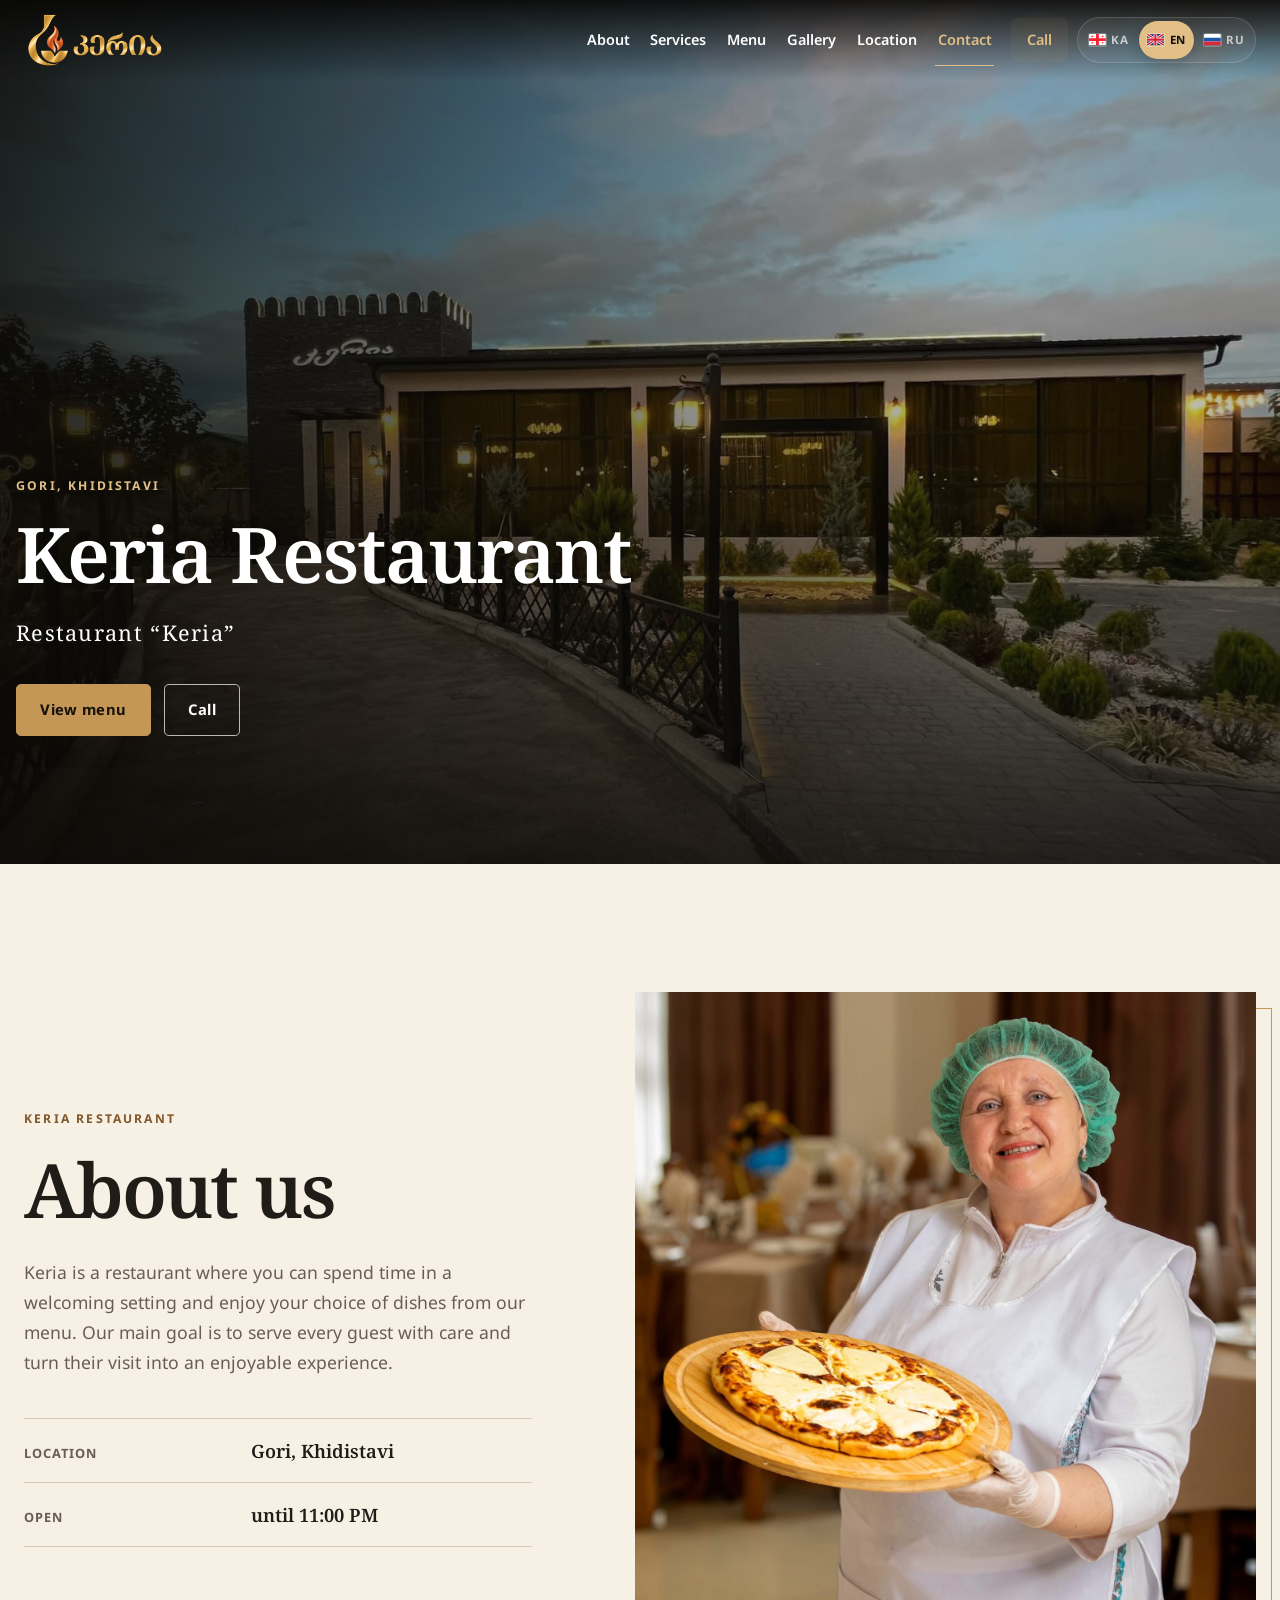
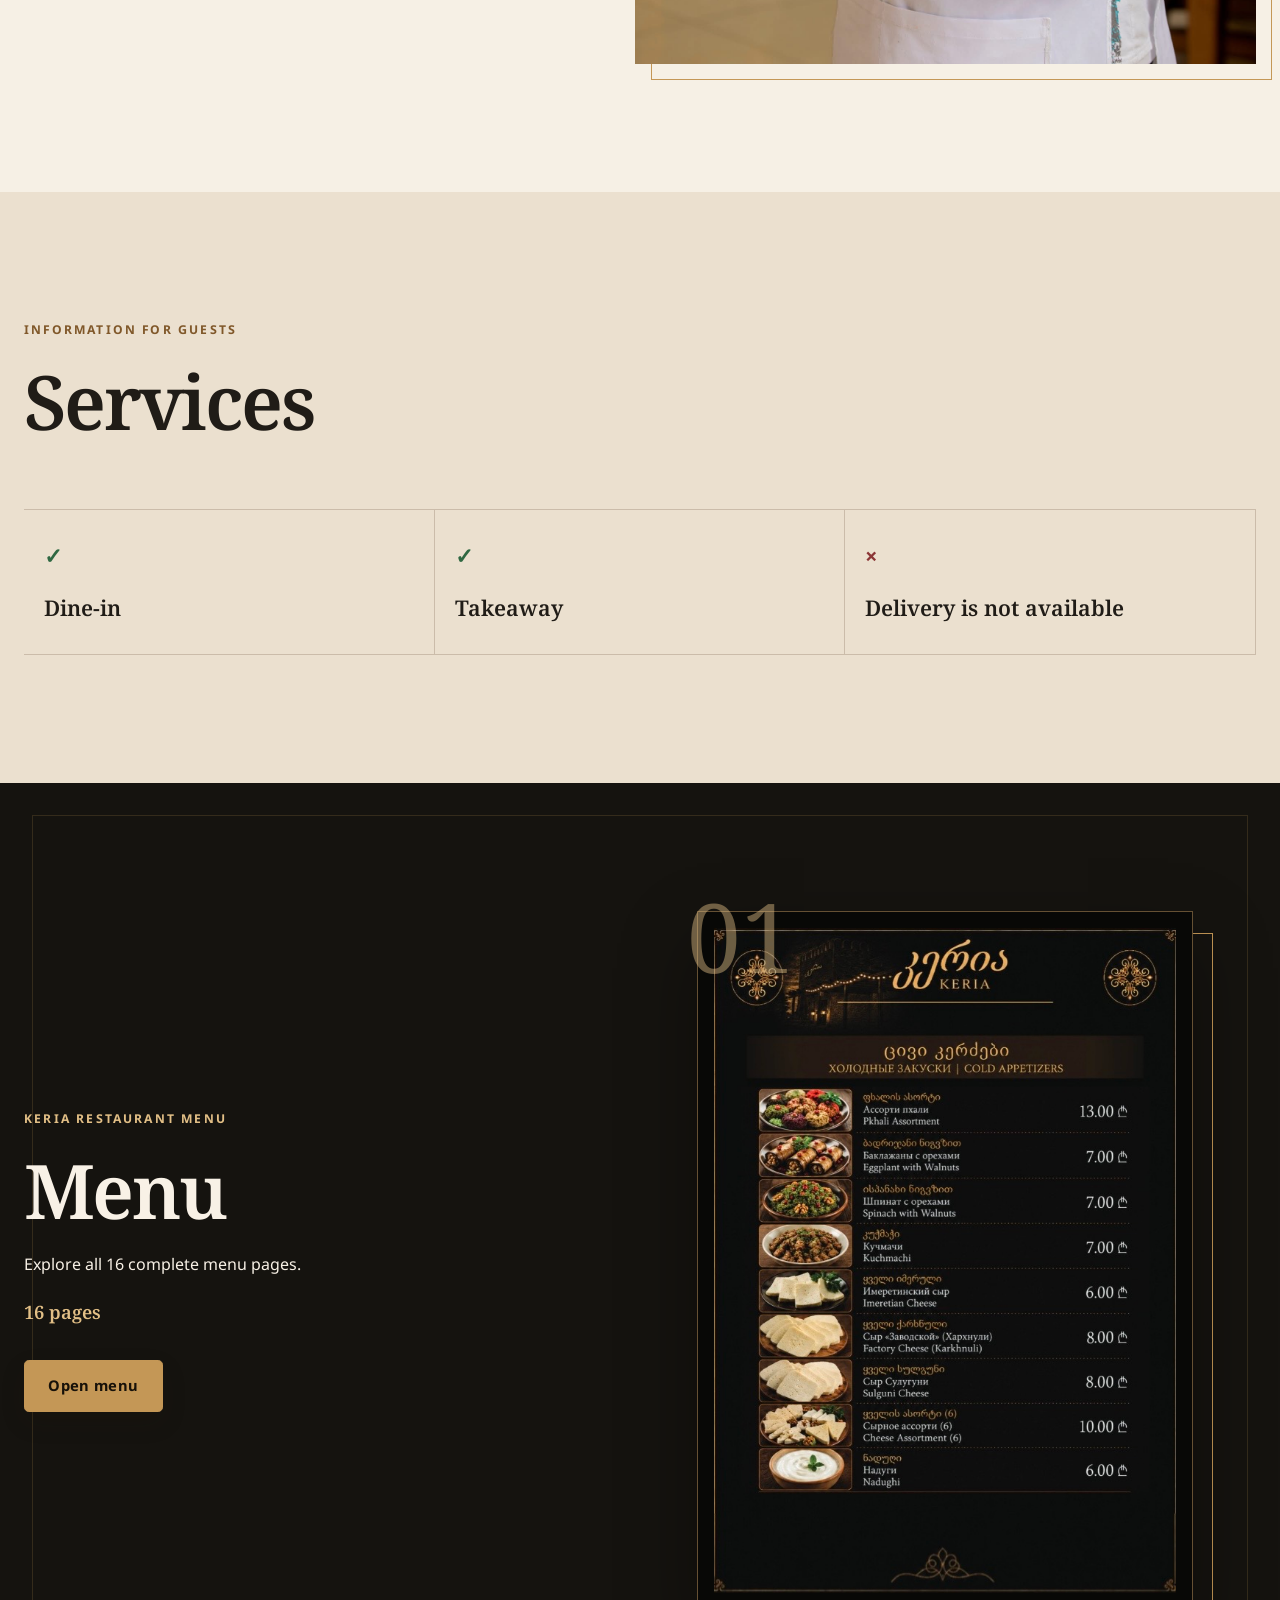
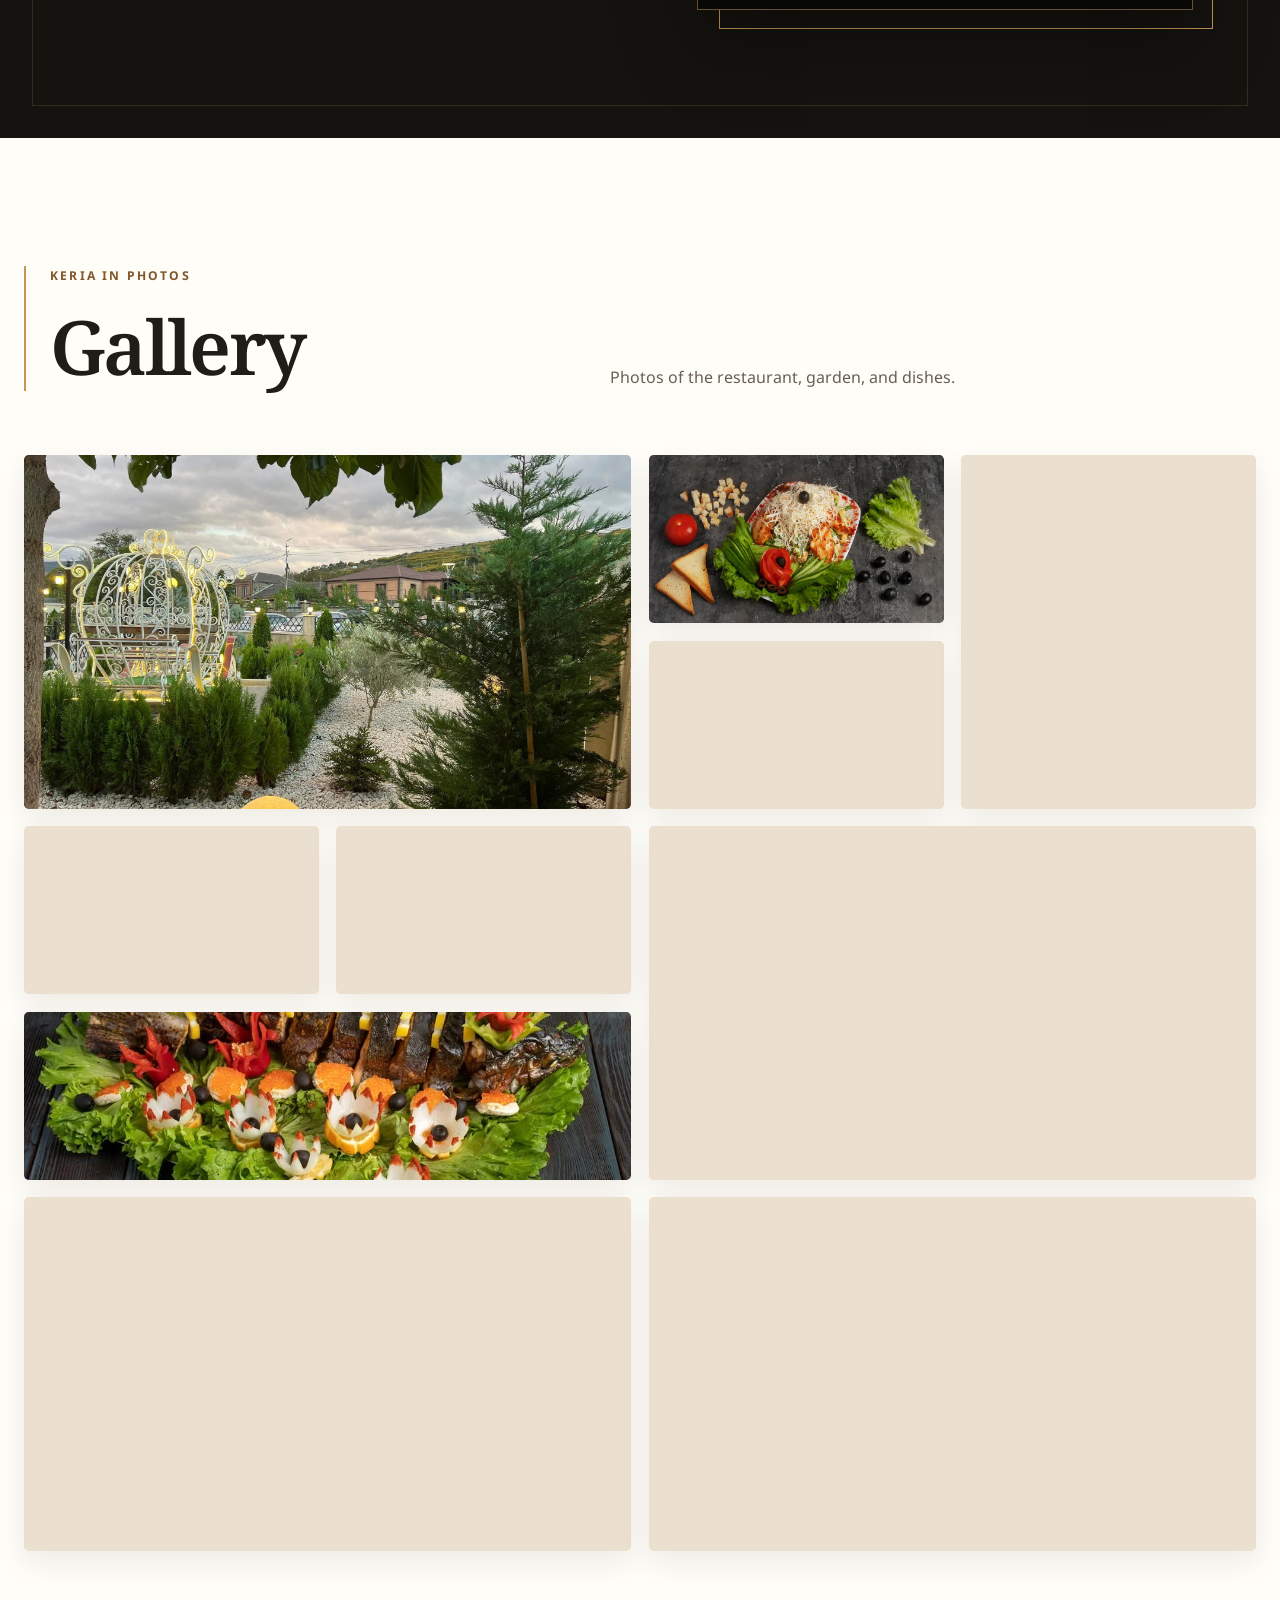
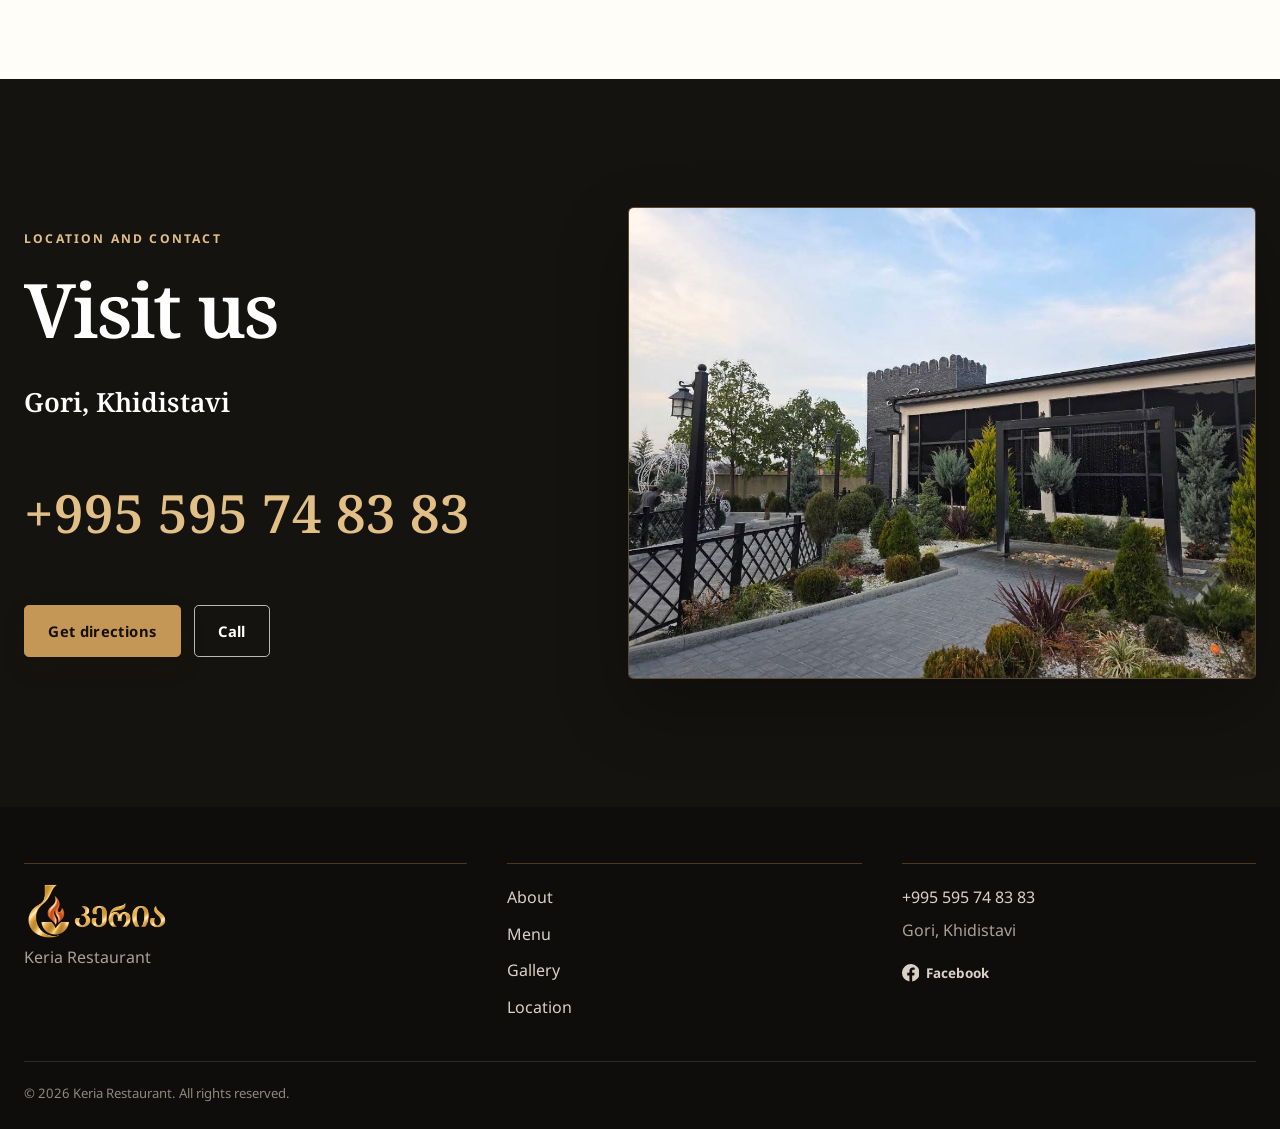
==== commit b7700935: "Expand gallery and clean localized markup" ====
--- a/en/index.html
+++ b/en/index.html
@@ -1,273 +1,721 @@
 <!doctype html>
 <html lang="en">
-<head>
-  <meta charset="utf-8">
-  <meta name="viewport" content="width=device-width, initial-scale=1">
-  <title>Keria Restaurant — Khidistavi, Gori</title>
-  <meta name="description" content="Keria Restaurant in Khidistavi, Gori — explore the menu, gallery, location, and contact details.">
-  <meta name="robots" content="index, follow">
-  <meta name="theme-color" content="#15130f">
-  <link rel="canonical" href="https://keriagori.ge/en/">
-  <link rel="alternate" hreflang="ka" href="https://keriagori.ge/">
-  <link rel="alternate" hreflang="en" href="https://keriagori.ge/en/">
-  <link rel="alternate" hreflang="ru" href="https://keriagori.ge/ru/">
-  <link rel="alternate" hreflang="x-default" href="https://keriagori.ge/">
-  <link rel="icon" type="image/png" sizes="16x16" href="../images/logo/favicon-16x16.png">
-  <link rel="icon" type="image/png" sizes="32x32" href="../images/logo/favicon-32x32.png">
-  <link rel="icon" type="image/png" sizes="48x48" href="../images/logo/favicon-48x48.png">
-  <link rel="apple-touch-icon" sizes="180x180" href="../images/logo/apple-touch-icon.png">
-  <link rel="preconnect" href="https://fonts.googleapis.com">
-  <link rel="preconnect" href="https://fonts.gstatic.com" crossorigin>
-  <link href="https://fonts.googleapis.com/css2?family=Noto+Sans+Georgian:wght@400;500;600;700&family=Noto+Serif+Georgian:wght@500;600;700&display=swap" rel="stylesheet">
-  <meta property="og:type" content="website">
-  <meta property="og:locale" content="en_GB">
-  <meta property="og:site_name" content="Keria Restaurant">
-  <meta property="og:title" content="Keria Restaurant — Khidistavi, Gori">
-  <meta property="og:description" content="Menu, photos, location, and contact information for Keria Restaurant.">
-  <meta property="og:url" content="https://keriagori.ge/en/">
-  <meta property="og:image" content="https://keriagori.ge/images/keria-images/keria-restaurant-exterior-evening.jpeg">
-  <meta property="og:image:secure_url" content="https://keriagori.ge/images/keria-images/keria-restaurant-exterior-evening.jpeg">
-  <meta property="og:image:alt" content="Keria Restaurant in Khidistavi at dusk">
-  <meta name="twitter:card" content="summary_large_image">
-  <meta name="twitter:title" content="Keria Restaurant — Khidistavi, Gori">
-  <meta name="twitter:description" content="Menu, photos, location, and contact information for Keria Restaurant.">
-  <meta name="twitter:image" content="https://keriagori.ge/images/keria-images/keria-restaurant-exterior-evening.jpeg">
-  <meta name="twitter:image:alt" content="Keria Restaurant in Khidistavi at dusk">
-  <link rel="stylesheet" href="../style/style.css">
-  <script src="../js/boot.js"></script>
-  <script type="application/ld+json">
-    {
-      "@context": "https://schema.org",
-      "@type": "Restaurant",
-      "name": "Keria Restaurant",
-      "alternateName": "რესტორანი კერია",
-      "url": "https://keriagori.ge/en/",
-      "logo": "https://keriagori.ge/images/logo/keria-logo.png",
-      "image": "https://keriagori.ge/images/keria-images/keria-restaurant-exterior-evening.jpeg",
-      "menu": "https://keriagori.ge/en/menu.html",
-      "telephone": "+995595748383",
-      "address": {
-        "@type": "PostalAddress",
-        "addressLocality": "Khidistavi",
-        "addressRegion": "Gori",
-        "addressCountry": "GE"
-      },
-      "hasMap": "https://www.google.com/maps/search/?api=1&query=X47G%2BG7%20Khidistavi%2C%20Georgia",
-      "sameAs": ["https://m.facebook.com/100066701161686/"]
-    }
-  </script>
-  <script src="../js/script.js" defer></script>
-</head>
-<body data-asset-root="../">
-  <a class="skip-link" href="#main">Skip to main content</a>
-
-  <header class="site-header" data-header>
-    <div class="container header-inner">
-      <a class="brand" href="#top" aria-label="Keria — home">
-        <img src="../images/logo/keria-logo.png" width="2048" height="768" alt="Keria">
-      </a>
-      <details class="mobile-language">
-        <summary aria-label="Choose language">
-          <svg class="language-flag" viewBox="0 0 24 16" aria-hidden="true" focusable="false"><rect width="24" height="16" fill="#173f8a"/><path d="M0 0l24 16M24 0L0 16" stroke="#fff" stroke-width="4"/><path d="M0 0l24 16M24 0L0 16" stroke="#d51f35" stroke-width="2"/><path d="M12 0v16M0 8h24" stroke="#fff" stroke-width="5"/><path d="M12 0v16M0 8h24" stroke="#d51f35" stroke-width="3"/></svg>
-          <span aria-hidden="true">EN</span>
-        </summary>
-        <div class="mobile-language-menu" role="group" aria-label="Choose language">
-          <a href="/" lang="ka" hreflang="ka"><svg class="language-flag" viewBox="0 0 24 16" aria-hidden="true"><rect width="24" height="16" fill="#fff"/><path d="M10 0h4v16h-4zM0 6h24v4H0zM4 2h1v3H4zM3 3h3v1H3zM19 2h1v3h-1zM18 3h3v1h-3zM4 11h1v3H4zM3 12h3v1H3zM19 11h1v3h-1zM18 12h3v1h-3z" fill="#ff1f2d"/></svg><span>ქართული</span></a>
-          <a href="/en/" lang="en" hreflang="en" aria-current="page"><svg class="language-flag" viewBox="0 0 24 16" aria-hidden="true"><rect width="24" height="16" fill="#173f8a"/><path d="M0 0l24 16M24 0L0 16" stroke="#fff" stroke-width="4"/><path d="M0 0l24 16M24 0L0 16" stroke="#d51f35" stroke-width="2"/><path d="M12 0v16M0 8h24" stroke="#fff" stroke-width="5"/><path d="M12 0v16M0 8h24" stroke="#d51f35" stroke-width="3"/></svg><span>English</span></a>
-          <a href="/ru/" lang="ru" hreflang="ru"><svg class="language-flag" viewBox="0 0 24 16" aria-hidden="true"><rect width="24" height="16" fill="#fff"/><path d="M0 5.33h24v5.34H0z" fill="#1c57a7"/><path d="M0 10.67h24V16H0z" fill="#d52b3f"/></svg><span>Русский</span></a>
-        </div>
-      </details>
-      <button class="nav-toggle" type="button" aria-expanded="false" aria-controls="primary-nav">
-        <span class="sr-only">Open navigation</span>
-        <i aria-hidden="true"></i><i aria-hidden="true"></i><i aria-hidden="true"></i>
-      </button>
-      <nav class="primary-nav" id="primary-nav" aria-label="Main navigation">
-        <a href="#about">About</a>
-        <a href="#services">Services</a>
-        <a href="#menu">Menu</a>
-        <a href="#gallery">Gallery</a>
-        <a href="#location">Location</a>
-        <a href="#contact">Contact</a>
-        <a class="nav-call" href="tel:+995595748383">Call</a>
-        <div class="language-switcher" role="group" aria-label="Choose language">
-          <a class="language-option" href="/" lang="ka" hreflang="ka" aria-label="ქართული">
-            <svg class="language-flag" viewBox="0 0 24 16" aria-hidden="true" focusable="false">
-              <rect width="24" height="16" fill="#fff"/>
-              <path d="M10 0h4v16h-4zM0 6h24v4H0zM4 2h1v3H4zM3 3h3v1H3zM19 2h1v3h-1zM18 3h3v1h-3zM4 11h1v3H4zM3 12h3v1H3zM19 11h1v3h-1zM18 12h3v1h-3z" fill="#ff1f2d"/>
-            </svg>
-            <span aria-hidden="true">KA</span>
-          </a>
-          <a class="language-option" href="/en/" lang="en" hreflang="en" aria-current="page" aria-label="English">
-            <svg class="language-flag" viewBox="0 0 24 16" aria-hidden="true" focusable="false">
-              <rect width="24" height="16" fill="#173f8a"/>
-              <path d="M0 0l24 16M24 0L0 16" stroke="#fff" stroke-width="4"/>
-              <path d="M0 0l24 16M24 0L0 16" stroke="#d51f35" stroke-width="2"/>
-              <path d="M12 0v16M0 8h24" stroke="#fff" stroke-width="5"/>
-              <path d="M12 0v16M0 8h24" stroke="#d51f35" stroke-width="3"/>
+  <head>
+    <meta charset="utf-8" />
+    <meta name="viewport" content="width=device-width, initial-scale=1" />
+    <title>Keria Restaurant — Khidistavi, Gori</title>
+    <meta
+      name="description"
+      content="Keria Restaurant in Khidistavi, Gori — explore the menu, gallery, location, and contact details."
+    />
+    <meta name="robots" content="index, follow" />
+    <meta name="theme-color" content="#15130f" />
+    <link rel="canonical" href="https://keriagori.ge/en/" />
+    <link rel="alternate" hreflang="ka" href="https://keriagori.ge/" />
+    <link rel="alternate" hreflang="en" href="https://keriagori.ge/en/" />
+    <link rel="alternate" hreflang="ru" href="https://keriagori.ge/ru/" />
+    <link rel="alternate" hreflang="x-default" href="https://keriagori.ge/" />
+    <link
+      rel="icon"
+      type="image/png"
+      sizes="16x16"
+      href="../images/logo/favicon-16x16.png"
+    />
+    <link
+      rel="icon"
+      type="image/png"
+      sizes="32x32"
+      href="../images/logo/favicon-32x32.png"
+    />
+    <link
+      rel="icon"
+      type="image/png"
+      sizes="48x48"
+      href="../images/logo/favicon-48x48.png"
+    />
+    <link
+      rel="apple-touch-icon"
+      sizes="180x180"
+      href="../images/logo/apple-touch-icon.png"
+    />
+    <link rel="preconnect" href="https://fonts.googleapis.com" />
+    <link rel="preconnect" href="https://fonts.gstatic.com" crossorigin />
+    <link
+      href="https://fonts.googleapis.com/css2?family=Noto+Sans+Georgian:wght@400;500;600;700&family=Noto+Serif+Georgian:wght@500;600;700&display=swap"
+      rel="stylesheet"
+    />
+    <meta property="og:type" content="website" />
+    <meta property="og:locale" content="en_GB" />
+    <meta property="og:site_name" content="Keria Restaurant" />
+    <meta property="og:title" content="Keria Restaurant — Khidistavi, Gori" />
+    <meta
+      property="og:description"
+      content="Menu, photos, location, and contact information for Keria Restaurant."
+    />
+    <meta property="og:url" content="https://keriagori.ge/en/" />
+    <meta
+      property="og:image"
+      content="https://keriagori.ge/images/social/og-image.png"
+    />
+    <meta
+      property="og:image:secure_url"
+      content="https://keriagori.ge/images/social/og-image.png"
+    />
+    <meta property="og:image:type" content="image/png" />
+    <meta property="og:image:width" content="1731" />
+    <meta property="og:image:height" content="909" />
+    <meta
+      property="og:image:alt"
+      content="Keria Restaurant logo and exterior at dusk"
+    />
+    <meta name="twitter:card" content="summary_large_image" />
+    <meta name="twitter:title" content="Keria Restaurant — Khidistavi, Gori" />
+    <meta
+      name="twitter:description"
+      content="Menu, photos, location, and contact information for Keria Restaurant."
+    />
+    <meta
+      name="twitter:image"
+      content="https://keriagori.ge/images/social/og-image.png"
+    />
+    <meta
+      name="twitter:image:alt"
+      content="Keria Restaurant logo and exterior at dusk"
+    />
+    <link rel="stylesheet" href="../style/style.css" />
+    <script src="../js/boot.js"></script>
+    <script type="application/ld+json">
+      {
+        "@context": "https://schema.org",
+        "@type": "Restaurant",
+        "name": "Keria Restaurant",
+        "alternateName": "რესტორანი კერია",
+        "url": "https://keriagori.ge/en/",
+        "logo": "https://keriagori.ge/images/logo/keria-logo.png",
+        "image": "https://keriagori.ge/images/keria-images/keria-restaurant-exterior-evening.jpeg",
+        "menu": "https://keriagori.ge/en/menu.html",
+        "telephone": "+995595748383",
+        "address": {
+          "@type": "PostalAddress",
+          "addressLocality": "Khidistavi",
+          "addressRegion": "Gori",
+          "addressCountry": "GE"
+        },
+        "hasMap": "https://www.google.com/maps/search/?api=1&query=X47G%2BG7%20Khidistavi%2C%20Georgia",
+        "sameAs": ["https://m.facebook.com/100066701161686/"]
+      }
+    </script>
+    <script src="../js/script.js" defer></script>
+  </head>
+  <body data-asset-root="../">
+    <a class="skip-link" href="#main">Skip to main content</a>
+
+    <header class="site-header" data-header>
+      <div class="container header-inner">
+        <a class="brand" href="#top" aria-label="Keria — home">
+          <img
+            src="../images/logo/keria-logo.png"
+            width="2048"
+            height="768"
+            alt="Keria"
+          />
+        </a>
+        <details class="mobile-language">
+          <summary aria-label="Choose language">
+            <svg
+              class="language-flag"
+              viewBox="0 0 24 16"
+              aria-hidden="true"
+              focusable="false"
+            >
+              <rect width="24" height="16" fill="#173f8a" />
+              <path d="M0 0l24 16M24 0L0 16" stroke="#fff" stroke-width="4" />
+              <path
+                d="M0 0l24 16M24 0L0 16"
+                stroke="#d51f35"
+                stroke-width="2"
+              />
+              <path d="M12 0v16M0 8h24" stroke="#fff" stroke-width="5" />
+              <path d="M12 0v16M0 8h24" stroke="#d51f35" stroke-width="3" />
             </svg>
             <span aria-hidden="true">EN</span>
+          </summary>
+          <div
+            class="mobile-language-menu"
+            role="group"
+            aria-label="Choose language"
+          >
+            <a href="/" lang="ka" hreflang="ka"
+              ><svg
+                class="language-flag"
+                viewBox="0 0 24 16"
+                aria-hidden="true"
+              >
+                <rect width="24" height="16" fill="#fff" />
+                <path
+                  d="M10 0h4v16h-4zM0 6h24v4H0zM4 2h1v3H4zM3 3h3v1H3zM19 2h1v3h-1zM18 3h3v1h-3zM4 11h1v3H4zM3 12h3v1H3zM19 11h1v3h-1zM18 12h3v1h-3z"
+                  fill="#ff1f2d"
+                /></svg
+              ><span>ქართული</span></a
+            >
+            <a href="/en/" lang="en" hreflang="en" aria-current="page"
+              ><svg
+                class="language-flag"
+                viewBox="0 0 24 16"
+                aria-hidden="true"
+              >
+                <rect width="24" height="16" fill="#173f8a" />
+                <path d="M0 0l24 16M24 0L0 16" stroke="#fff" stroke-width="4" />
+                <path
+                  d="M0 0l24 16M24 0L0 16"
+                  stroke="#d51f35"
+                  stroke-width="2"
+                />
+                <path d="M12 0v16M0 8h24" stroke="#fff" stroke-width="5" />
+                <path
+                  d="M12 0v16M0 8h24"
+                  stroke="#d51f35"
+                  stroke-width="3"
+                /></svg
+              ><span>English</span></a
+            >
+            <a href="/ru/" lang="ru" hreflang="ru"
+              ><svg
+                class="language-flag"
+                viewBox="0 0 24 16"
+                aria-hidden="true"
+              >
+                <rect width="24" height="16" fill="#fff" />
+                <path d="M0 5.33h24v5.34H0z" fill="#1c57a7" />
+                <path d="M0 10.67h24V16H0z" fill="#d52b3f" /></svg
+              ><span>Русский</span></a
+            >
+          </div>
+        </details>
+        <button
+          class="nav-toggle"
+          type="button"
+          aria-expanded="false"
+          aria-controls="primary-nav"
+        >
+          <span class="sr-only">Open navigation</span>
+          <i aria-hidden="true"></i><i aria-hidden="true"></i
+          ><i aria-hidden="true"></i>
+        </button>
+        <nav class="primary-nav" id="primary-nav" aria-label="Main navigation">
+          <a href="#about">About</a>
+          <a href="#services">Services</a>
+          <a href="#menu">Menu</a>
+          <a href="#gallery">Gallery</a>
+          <a href="#location">Location</a>
+          <a href="#contact">Contact</a>
+          <a class="nav-call" href="tel:+995595748383">Call</a>
+          <div
+            class="language-switcher"
+            role="group"
+            aria-label="Choose language"
+          >
+            <a
+              class="language-option"
+              href="/"
+              lang="ka"
+              hreflang="ka"
+              aria-label="ქართული"
+            >
+              <svg
+                class="language-flag"
+                viewBox="0 0 24 16"
+                aria-hidden="true"
+                focusable="false"
+              >
+                <rect width="24" height="16" fill="#fff" />
+                <path
+                  d="M10 0h4v16h-4zM0 6h24v4H0zM4 2h1v3H4zM3 3h3v1H3zM19 2h1v3h-1zM18 3h3v1h-3zM4 11h1v3H4zM3 12h3v1H3zM19 11h1v3h-1zM18 12h3v1h-3z"
+                  fill="#ff1f2d"
+                />
+              </svg>
+              <span aria-hidden="true">KA</span>
+            </a>
+            <a
+              class="language-option"
+              href="/en/"
+              lang="en"
+              hreflang="en"
+              aria-current="page"
+              aria-label="English"
+            >
+              <svg
+                class="language-flag"
+                viewBox="0 0 24 16"
+                aria-hidden="true"
+                focusable="false"
+              >
+                <rect width="24" height="16" fill="#173f8a" />
+                <path d="M0 0l24 16M24 0L0 16" stroke="#fff" stroke-width="4" />
+                <path
+                  d="M0 0l24 16M24 0L0 16"
+                  stroke="#d51f35"
+                  stroke-width="2"
+                />
+                <path d="M12 0v16M0 8h24" stroke="#fff" stroke-width="5" />
+                <path d="M12 0v16M0 8h24" stroke="#d51f35" stroke-width="3" />
+              </svg>
+              <span aria-hidden="true">EN</span>
+            </a>
+            <a
+              class="language-option"
+              href="/ru/"
+              lang="ru"
+              hreflang="ru"
+              aria-label="Русский"
+            >
+              <svg
+                class="language-flag"
+                viewBox="0 0 24 16"
+                aria-hidden="true"
+                focusable="false"
+              >
+                <rect width="24" height="16" fill="#fff" />
+                <path d="M0 5.33h24v5.34H0z" fill="#1c57a7" />
+                <path d="M0 10.67h24V16H0z" fill="#d52b3f" />
+              </svg>
+              <span aria-hidden="true">RU</span>
+            </a>
+          </div>
+        </nav>
+      </div>
+    </header>
+
+    <main id="main">
+      <section class="hero" id="top" aria-labelledby="hero-title">
+        <img
+          class="hero-image"
+          src="../images/keria-images/keria-restaurant-exterior-evening.jpeg"
+          width="2048"
+          height="1072"
+          alt="Keria Restaurant building and garden at dusk"
+          fetchpriority="high"
+        />
+        <div class="hero-overlay" aria-hidden="true"></div>
+        <div class="container hero-content" data-reveal>
+          <p class="label">Gori, Khidistavi</p>
+          <h1 id="hero-title">Keria Restaurant</h1>
+          <p class="hero-subtitle">Restaurant “Keria”</p>
+          <div class="actions">
+            <a class="button primary" href="#menu">View menu</a>
+            <a class="button light" href="tel:+995595748383">Call</a>
+          </div>
+        </div>
+      </section>
+
+      <section class="section about" id="about" aria-labelledby="about-title">
+        <div class="container two-column" data-reveal>
+          <div>
+            <p class="label label-dark">Keria Restaurant</p>
+            <h2 id="about-title">About us</h2>
+            <p class="about-description">
+              Keria is a restaurant where you can spend time in a welcoming
+              setting and enjoy your choice of dishes from our menu. Our main
+              goal is to serve every guest with care and turn their visit into
+              an enjoyable experience.
+            </p>
+            <dl class="facts">
+              <div>
+                <dt>Location</dt>
+                <dd>Gori, Khidistavi</dd>
+              </div>
+              <div>
+                <dt>Open</dt>
+                <dd><time datetime="23:00">until 11:00 PM</time></dd>
+              </div>
+            </dl>
+          </div>
+          <figure class="framed-image portrait">
+            <img
+              src="../images/keria-images/keria-chef-with-khachapuri.jpeg"
+              width="1511"
+              height="2048"
+              loading="lazy"
+              decoding="async"
+              alt="Keria Restaurant chef holding khachapuri"
+            />
+          </figure>
+        </div>
+      </section>
+
+      <section
+        class="section services"
+        id="services"
+        aria-labelledby="services-title"
+      >
+        <div class="container" data-reveal>
+          <p class="label label-dark">Information for guests</p>
+          <h2 id="services-title">Services</h2>
+          <ul class="service-list">
+            <li><b aria-hidden="true">✓</b><span>Dine-in</span></li>
+            <li><b aria-hidden="true">✓</b><span>Takeaway</span></li>
+            <li class="unavailable">
+              <b aria-hidden="true">×</b><span>Delivery is not available</span>
+            </li>
+          </ul>
+        </div>
+      </section>
+
+      <section
+        class="section menu-section"
+        id="menu"
+        aria-labelledby="menu-title"
+      >
+        <div class="container two-column" data-reveal>
+          <div class="menu-copy">
+            <p class="label">Keria Restaurant menu</p>
+            <h2 id="menu-title">Menu</h2>
+            <p>Explore all 16 complete menu pages.</p>
+            <p class="page-count">16 pages</p>
+            <div class="actions">
+              <button class="button primary" type="button" data-menu-open>
+                Open menu
+              </button>
+            </div>
+            <noscript
+              ><p>
+                <a class="text-link" href="menu.html">View every menu page</a>
+              </p></noscript
+            >
+          </div>
+          <figure class="menu-preview">
+            <span aria-hidden="true">01</span>
+            <img
+              src="../images/menu/menu-01-civi-kerdzebi.jpeg"
+              width="628"
+              height="903"
+              loading="lazy"
+              decoding="async"
+              alt="Keria Restaurant menu — cold dishes"
+            />
+          </figure>
+        </div>
+      </section>
+
+      <section
+        class="section gallery"
+        id="gallery"
+        aria-labelledby="gallery-title"
+      >
+        <div class="container" data-reveal>
+          <div class="section-heading">
+            <div>
+              <p class="label label-dark">Keria in photos</p>
+              <h2 id="gallery-title">Gallery</h2>
+            </div>
+            <p>Photos of the restaurant, garden, and dishes.</p>
+          </div>
+          <div class="gallery-grid">
+            <figure class="gallery-feature">
+              <img
+                src="../images/keria-images/keria-garden-gazebo.jpeg"
+                width="2048"
+                height="1536"
+                loading="lazy"
+                decoding="async"
+                alt="Keria Restaurant garden and decorative gazebo"
+              />
+            </figure>
+            <figure class="gallery-detail-a">
+              <img
+                src="../images/keria-images/keria-chicken-salad-01.jpeg"
+                width="1920"
+                height="1280"
+                loading="lazy"
+                decoding="async"
+                alt="Chicken salad at Keria Restaurant"
+              />
+            </figure>
+            <figure class="gallery-detail-b">
+              <img
+                src="../images/keria-images/keria-cheese-khachapuri-slice.jpeg"
+                width="1920"
+                height="1323"
+                loading="lazy"
+                decoding="async"
+                alt="Cheese khachapuri at Keria Restaurant"
+              />
+            </figure>
+            <figure class="gallery-portrait">
+              <img
+                src="../images/keria-images/keria-roasted-meat-platter.jpeg"
+                width="1536"
+                height="2048"
+                loading="lazy"
+                decoding="async"
+                alt="Roasted meat platter at Keria Restaurant"
+              />
+            </figure>
+            <figure class="gallery-detail-c">
+              <img
+                src="../images/keria-images/keria-khinkali.jpeg"
+                width="2048"
+                height="1366"
+                loading="lazy"
+                decoding="async"
+                alt="Khinkali at Keria Restaurant"
+              />
+            </figure>
+            <figure class="gallery-detail-d">
+              <img
+                src="../images/keria-images/keria-red-caviar-platter.jpeg"
+                width="2048"
+                height="1365"
+                loading="lazy"
+                decoding="async"
+                alt="Red caviar platter at Keria Restaurant"
+              />
+            </figure>
+            <figure class="gallery-exterior">
+              <img
+                src="../images/keria-images/keria-restaurant-exterior-sunset.jpeg"
+                width="1170"
+                height="861"
+                loading="lazy"
+                decoding="async"
+                alt="Keria Restaurant exterior at sunset"
+              />
+            </figure>
+            <figure class="gallery-detail-e">
+              <img
+                src="../images/keria-images/keria-grilled-fish-platter-01.jpeg"
+                width="960"
+                height="649"
+                loading="lazy"
+                decoding="async"
+                alt="Grilled fish platter at Keria Restaurant"
+              />
+            </figure>
+            <figure class="gallery-interior">
+              <img
+                src="../images/keria-images/keria-dining-hall-heart-decor.jpeg"
+                width="5712"
+                height="4284"
+                loading="lazy"
+                decoding="async"
+                alt="Keria Restaurant dining hall with heart decorations and set tables"
+              />
+            </figure>
+            <figure class="gallery-table">
+              <img
+                src="../images/keria-images/keria-dining-hall-floral-table-setting.jpeg"
+                width="5712"
+                height="4284"
+                loading="lazy"
+                decoding="async"
+                alt="Floral banquet table setting inside Keria Restaurant"
+              />
+            </figure>
+          </div>
+        </div>
+      </section>
+
+      <section
+        class="section visit"
+        id="location"
+        aria-labelledby="visit-title"
+      >
+        <div class="container visit-layout" data-reveal>
+          <div class="visit-copy" id="contact">
+            <p class="label">Location and contact</p>
+            <h2 id="visit-title">Visit us</h2>
+            <address>
+              <p class="location-name">Gori, Khidistavi</p>
+              <a class="phone phone-light" href="tel:+995595748383"
+                >+995 595 74 83 83</a
+              >
+            </address>
+            <div class="actions">
+              <a
+                class="button primary"
+                href="https://www.google.com/maps/search/?api=1&amp;query=X47G%2BG7%20Khidistavi%2C%20Georgia"
+                target="_blank"
+                rel="noopener noreferrer"
+                >Get directions</a
+              >
+              <a class="button light" href="tel:+995595748383">Call</a>
+            </div>
+          </div>
+          <figure class="visit-visual">
+            <img
+              src="../images/keria-images/keria-restaurant-exterior-garden.jpeg"
+              width="1170"
+              height="864"
+              loading="lazy"
+              decoding="async"
+              alt="Keria Restaurant building and garden"
+            />
+          </figure>
+        </div>
+      </section>
+    </main>
+
+    <footer class="site-footer">
+      <div class="container footer-layout">
+        <div>
+          <img
+            src="../images/logo/keria-logo.png"
+            width="2048"
+            height="768"
+            alt="Keria"
+          />
+          <p>Keria Restaurant</p>
+        </div>
+        <nav aria-label="Footer navigation">
+          <a href="#about">About</a><a href="#menu">Menu</a
+          ><a href="#gallery">Gallery</a><a href="#location">Location</a>
+        </nav>
+        <address>
+          <a href="tel:+995595748383">+995 595 74 83 83</a>
+          <p>Gori, Khidistavi</p>
+          <a
+            class="social-link"
+            href="https://m.facebook.com/100066701161686/"
+            target="_blank"
+            rel="noopener noreferrer"
+          >
+            <svg class="facebook-mark" viewBox="0 0 16 16" aria-hidden="true">
+              <path
+                fill="currentColor"
+                d="M16 8.05A8 8 0 1 0 6.75 16v-5.63H4.72V8.05h2.03V6.29c0-2.01 1.2-3.12 3.02-3.12.88 0 1.79.16 1.79.16V5.3h-1.01c-1 0-1.3.62-1.3 1.25v1.5h2.22l-.36 2.32H9.25V16A8 8 0 0 0 16 8.05Z"
+              />
+            </svg>
+            <span>Facebook</span>
           </a>
-          <a class="language-option" href="/ru/" lang="ru" hreflang="ru" aria-label="Русский">
-            <svg class="language-flag" viewBox="0 0 24 16" aria-hidden="true" focusable="false">
-              <rect width="24" height="16" fill="#fff"/>
-              <path d="M0 5.33h24v5.34H0z" fill="#1c57a7"/>
-              <path d="M0 10.67h24V16H0z" fill="#d52b3f"/>
-            </svg>
-            <span aria-hidden="true">RU</span>
-          </a>
+        </address>
+      </div>
+      <div class="container copyright">
+        © <span data-year>2026</span> Keria Restaurant. All rights reserved.
+      </div>
+    </footer>
+
+    <dialog
+      class="menu-dialog"
+      data-menu-dialog
+      aria-labelledby="dialog-title"
+      aria-describedby="dialog-status"
+    >
+      <div class="dialog-shell">
+        <header class="dialog-header">
+          <div>
+            <p class="label">Keria Restaurant</p>
+            <h2 id="dialog-title">Menu</h2>
+          </div>
+          <button
+            class="dialog-close"
+            type="button"
+            data-menu-close
+            aria-label="Close menu"
+          >
+            <span aria-hidden="true"></span>
+          </button>
+        </header>
+        <div class="dialog-stage">
+          <div class="active-page">
+            <img
+              width="628"
+              height="903"
+              alt="Keria Restaurant menu — cold dishes, page 1"
+              data-menu-image
+            />
+          </div>
         </div>
-      </nav>
-    </div>
-  </header>
-
-  <main id="main">
-    <section class="hero" id="top" aria-labelledby="hero-title">
-      <img class="hero-image" src="../images/keria-images/keria-restaurant-exterior-evening.jpeg" width="2048" height="1072" alt="Keria Restaurant building and garden at dusk" fetchpriority="high">
-      <div class="hero-overlay" aria-hidden="true"></div>
-      <div class="container hero-content" data-reveal>
-        <p class="label">Gori, Khidistavi</p>
-        <h1 id="hero-title">Keria Restaurant</h1>
-        <p class="hero-subtitle">Restaurant “Keria”</p>
-        <div class="actions">
-          <a class="button primary" href="#menu">View menu</a>
-          <a class="button light" href="tel:+995595748383">Call</a>
-        </div>
+        <footer class="dialog-footer">
+          <div class="dialog-navigation">
+            <button
+              class="dialog-arrow"
+              type="button"
+              data-previous
+              aria-label="Previous page"
+            >
+              <span aria-hidden="true">←</span
+              ><span class="control-label">Previous</span>
+            </button>
+            <div
+              class="dialog-status"
+              id="dialog-status"
+              data-status
+              aria-live="polite"
+              aria-atomic="true"
+            >
+              1 / 16
+            </div>
+            <button
+              class="dialog-arrow"
+              type="button"
+              data-next
+              aria-label="Next page"
+            >
+              <span class="control-label">Next</span
+              ><span aria-hidden="true">→</span>
+            </button>
+          </div>
+          <div class="page-controls" aria-label="Menu pages">
+            <button type="button" data-page="0" aria-label="Menu page 1">
+              1</button
+            ><button type="button" data-page="1" aria-label="Menu page 2">
+              2</button
+            ><button type="button" data-page="2" aria-label="Menu page 3">
+              3</button
+            ><button type="button" data-page="3" aria-label="Menu page 4">
+              4
+            </button>
+            <button type="button" data-page="4" aria-label="Menu page 5">
+              5</button
+            ><button type="button" data-page="5" aria-label="Menu page 6">
+              6</button
+            ><button type="button" data-page="6" aria-label="Menu page 7">
+              7</button
+            ><button type="button" data-page="7" aria-label="Menu page 8">
+              8
+            </button>
+            <button type="button" data-page="8" aria-label="Menu page 9">
+              9</button
+            ><button type="button" data-page="9" aria-label="Menu page 10">
+              10</button
+            ><button type="button" data-page="10" aria-label="Menu page 11">
+              11</button
+            ><button type="button" data-page="11" aria-label="Menu page 12">
+              12
+            </button>
+            <button type="button" data-page="12" aria-label="Menu page 13">
+              13</button
+            ><button type="button" data-page="13" aria-label="Menu page 14">
+              14</button
+            ><button type="button" data-page="14" aria-label="Menu page 15">
+              15</button
+            ><button type="button" data-page="15" aria-label="Menu page 16">
+              16
+            </button>
+          </div>
+          <label class="page-select-label">
+            <span>Choose page</span>
+            <select data-page-select aria-label="Choose a menu page">
+              <option value="0">Page 1</option>
+              <option value="1">Page 2</option>
+              <option value="2">Page 3</option>
+              <option value="3">Page 4</option>
+              <option value="4">Page 5</option>
+              <option value="5">Page 6</option>
+              <option value="6">Page 7</option>
+              <option value="7">Page 8</option>
+              <option value="8">Page 9</option>
+              <option value="9">Page 10</option>
+              <option value="10">Page 11</option>
+              <option value="11">Page 12</option>
+              <option value="12">Page 13</option>
+              <option value="13">Page 14</option>
+              <option value="14">Page 15</option>
+              <option value="15">Page 16</option>
+            </select>
+          </label>
+        </footer>
       </div>
-    </section>
-
-    <section class="section about" id="about" aria-labelledby="about-title">
-      <div class="container two-column" data-reveal>
-        <div>
-          <p class="label label-dark">Keria Restaurant</p>
-          <h2 id="about-title">About us</h2>
-          <p class="about-description">Keria is a restaurant where you can spend time in a welcoming setting and enjoy your choice of dishes from our menu. Our main goal is to serve every guest with care and turn their visit into an enjoyable experience.</p>
-          <dl class="facts">
-            <div><dt>Location</dt><dd>Gori, Khidistavi</dd></div>
-            <div><dt>Open</dt><dd><time datetime="23:00">until 11:00 PM</time></dd></div>
-          </dl>
-        </div>
-        <figure class="framed-image portrait">
-          <img src="../images/keria-images/keria-chef-with-khachapuri.jpeg" width="1511" height="2048" loading="lazy" decoding="async" alt="Keria Restaurant chef holding khachapuri">
-        </figure>
-      </div>
-    </section>
-
-    <section class="section services" id="services" aria-labelledby="services-title">
-      <div class="container" data-reveal>
-        <p class="label label-dark">Information for guests</p>
-        <h2 id="services-title">Services</h2>
-        <ul class="service-list">
-          <li><b aria-hidden="true">✓</b><span>Dine-in</span></li>
-          <li><b aria-hidden="true">✓</b><span>Takeaway</span></li>
-          <li class="unavailable"><b aria-hidden="true">×</b><span>Delivery is not available</span></li>
-        </ul>
-      </div>
-    </section>
-
-    <section class="section menu-section" id="menu" aria-labelledby="menu-title">
-      <div class="container two-column" data-reveal>
-        <div class="menu-copy">
-          <p class="label">Keria Restaurant menu</p>
-          <h2 id="menu-title">Menu</h2>
-          <p>Explore all 16 complete menu pages.</p>
-          <p class="page-count">16 pages</p>
-          <div class="actions"><button class="button primary" type="button" data-menu-open>Open menu</button></div>
-          <noscript><p><a class="text-link" href="menu.html">View every menu page</a></p></noscript>
-        </div>
-        <figure class="menu-preview">
-          <span aria-hidden="true">01</span>
-          <img src="../images/menu/menu-01-civi-kerdzebi.jpeg" width="628" height="903" loading="lazy" decoding="async" alt="Keria Restaurant menu — cold dishes">
-        </figure>
-      </div>
-    </section>
-
-    <section class="section gallery" id="gallery" aria-labelledby="gallery-title">
-      <div class="container" data-reveal>
-        <div class="section-heading">
-          <div><p class="label label-dark">Keria in photos</p><h2 id="gallery-title">Gallery</h2></div>
-          <p>Photos of the restaurant, garden, and dishes.</p>
-        </div>
-        <div class="gallery-grid">
-          <figure class="gallery-feature"><img src="../images/keria-images/keria-garden-gazebo.jpeg" width="2048" height="1536" loading="lazy" decoding="async" alt="Keria Restaurant garden and decorative gazebo"></figure>
-          <figure class="gallery-detail-a"><img src="../images/keria-images/keria-chicken-salad-01.jpeg" width="1920" height="1280" loading="lazy" decoding="async" alt="Chicken salad at Keria Restaurant"></figure>
-          <figure class="gallery-detail-b"><img src="../images/keria-images/keria-cheese-khachapuri-slice.jpeg" width="1920" height="1323" loading="lazy" decoding="async" alt="Cheese khachapuri at Keria Restaurant"></figure>
-          <figure class="gallery-portrait"><img src="../images/keria-images/keria-roasted-meat-platter.jpeg" width="1536" height="2048" loading="lazy" decoding="async" alt="Roasted meat platter at Keria Restaurant"></figure>
-          <figure class="gallery-detail-c"><img src="../images/keria-images/keria-khinkali.jpeg" width="2048" height="1366" loading="lazy" decoding="async" alt="Khinkali at Keria Restaurant"></figure>
-          <figure class="gallery-detail-d"><img src="../images/keria-images/keria-red-caviar-platter.jpeg" width="2048" height="1365" loading="lazy" decoding="async" alt="Red caviar platter at Keria Restaurant"></figure>
-          <figure class="gallery-exterior"><img src="../images/keria-images/keria-restaurant-exterior-sunset.jpeg" width="1170" height="861" loading="lazy" decoding="async" alt="Keria Restaurant exterior at sunset"></figure>
-          <figure class="gallery-detail-e"><img src="../images/keria-images/keria-grilled-fish-platter-01.jpeg" width="960" height="649" loading="lazy" decoding="async" alt="Grilled fish platter at Keria Restaurant"></figure>
-        </div>
-      </div>
-    </section>
-
-    <section class="section visit" id="location" aria-labelledby="visit-title">
-      <div class="container visit-layout" data-reveal>
-        <div class="visit-copy" id="contact">
-          <p class="label">Location and contact</p>
-          <h2 id="visit-title">Visit us</h2>
-          <address>
-            <p class="location-name">Gori, Khidistavi</p>
-            <p><strong>Plus Code:</strong> X47G+G7</p>
-            <a class="phone phone-light" href="tel:+995595748383">+995 595 74 83 83</a>
-          </address>
-          <div class="actions">
-            <a class="button primary" href="https://www.google.com/maps/search/?api=1&amp;query=X47G%2BG7%20Khidistavi%2C%20Georgia" target="_blank" rel="noopener noreferrer">Get directions</a>
-            <a class="button light" href="tel:+995595748383">Call</a>
-          </div>
-        </div>
-        <figure class="visit-visual">
-          <img src="../images/keria-images/keria-restaurant-exterior-garden.jpeg" width="1170" height="864" loading="lazy" decoding="async" alt="Keria Restaurant building and garden">
-        </figure>
-      </div>
-    </section>
-  </main>
-
-  <footer class="site-footer">
-    <div class="container footer-layout">
-      <div><img src="../images/logo/keria-logo.png" width="2048" height="768" alt="Keria"><p>Keria Restaurant</p></div>
-      <nav aria-label="Footer navigation"><a href="#about">About</a><a href="#menu">Menu</a><a href="#gallery">Gallery</a><a href="#location">Location</a></nav>
-      <address>
-        <a href="tel:+995595748383">+995 595 74 83 83</a>
-        <p>Gori, Khidistavi</p>
-        <a class="social-link" href="https://m.facebook.com/100066701161686/" target="_blank" rel="noopener noreferrer">
-          <svg class="facebook-mark" viewBox="0 0 16 16" aria-hidden="true"><path fill="currentColor" d="M16 8.05A8 8 0 1 0 6.75 16v-5.63H4.72V8.05h2.03V6.29c0-2.01 1.2-3.12 3.02-3.12.88 0 1.79.16 1.79.16V5.3h-1.01c-1 0-1.3.62-1.3 1.25v1.5h2.22l-.36 2.32H9.25V16A8 8 0 0 0 16 8.05Z"/></svg>
-          <span>Facebook</span>
-        </a>
-      </address>
-    </div>
-    <div class="container copyright">© <span data-year>2026</span> Keria Restaurant. All rights reserved.</div>
-  </footer>
-
-  <dialog class="menu-dialog" data-menu-dialog aria-labelledby="dialog-title" aria-describedby="dialog-status">
-    <div class="dialog-shell">
-      <header class="dialog-header">
-        <div><p class="label">Keria Restaurant</p><h2 id="dialog-title">Menu</h2></div>
-        <button class="dialog-close" type="button" data-menu-close aria-label="Close menu"><span aria-hidden="true"></span></button>
-      </header>
-      <div class="dialog-stage"><div class="active-page"><img width="628" height="903" alt="Keria Restaurant menu — cold dishes, page 1" data-menu-image></div></div>
-      <footer class="dialog-footer">
-        <div class="dialog-navigation">
-          <button class="dialog-arrow" type="button" data-previous aria-label="Previous page"><span aria-hidden="true">←</span><span class="control-label">Previous</span></button>
-          <div class="dialog-status" id="dialog-status" data-status aria-live="polite" aria-atomic="true">1 / 16</div>
-          <button class="dialog-arrow" type="button" data-next aria-label="Next page"><span class="control-label">Next</span><span aria-hidden="true">→</span></button>
-        </div>
-        <div class="page-controls" aria-label="Menu pages">
-          <button type="button" data-page="0" aria-label="Menu page 1">1</button><button type="button" data-page="1" aria-label="Menu page 2">2</button><button type="button" data-page="2" aria-label="Menu page 3">3</button><button type="button" data-page="3" aria-label="Menu page 4">4</button>
-          <button type="button" data-page="4" aria-label="Menu page 5">5</button><button type="button" data-page="5" aria-label="Menu page 6">6</button><button type="button" data-page="6" aria-label="Menu page 7">7</button><button type="button" data-page="7" aria-label="Menu page 8">8</button>
-          <button type="button" data-page="8" aria-label="Menu page 9">9</button><button type="button" data-page="9" aria-label="Menu page 10">10</button><button type="button" data-page="10" aria-label="Menu page 11">11</button><button type="button" data-page="11" aria-label="Menu page 12">12</button>
-          <button type="button" data-page="12" aria-label="Menu page 13">13</button><button type="button" data-page="13" aria-label="Menu page 14">14</button><button type="button" data-page="14" aria-label="Menu page 15">15</button><button type="button" data-page="15" aria-label="Menu page 16">16</button>
-        </div>
-        <label class="page-select-label">
-          <span>Choose page</span>
-          <select data-page-select aria-label="Choose a menu page">
-            <option value="0">Page 1</option><option value="1">Page 2</option><option value="2">Page 3</option><option value="3">Page 4</option>
-            <option value="4">Page 5</option><option value="5">Page 6</option><option value="6">Page 7</option><option value="7">Page 8</option>
-            <option value="8">Page 9</option><option value="9">Page 10</option><option value="10">Page 11</option><option value="11">Page 12</option>
-            <option value="12">Page 13</option><option value="13">Page 14</option><option value="14">Page 15</option><option value="15">Page 16</option>
-          </select>
-        </label>
-      </footer>
-    </div>
-  </dialog>
-</body>
+    </dialog>
+  </body>
 </html>
--- a/style/style.css
+++ b/style/style.css
@@ -1039,7 +1039,9 @@
 }
 
 .gallery-feature,
-.gallery-exterior {
+.gallery-exterior,
+.gallery-interior,
+.gallery-table {
   aspect-ratio: 4 / 3;
 }
 
@@ -1477,7 +1479,11 @@
       "detail-c detail-d"
       "detail-e detail-e"
       "exterior exterior"
-      "exterior exterior";
+      "exterior exterior"
+      "interior interior"
+      "interior interior"
+      "table table"
+      "table table";
     grid-auto-rows: clamp(9rem, 24vw, 13rem);
   }
 
@@ -1493,6 +1499,8 @@
   .gallery-detail-d { grid-area: detail-d; }
   .gallery-exterior { grid-area: exterior; }
   .gallery-detail-e { grid-area: detail-e; }
+  .gallery-interior { grid-area: interior; }
+  .gallery-table { grid-area: table; }
 }
 
 @media (min-width: 48rem) {
@@ -1625,7 +1633,9 @@
       "feature feature detail-a portrait"
       "feature feature detail-b portrait"
       "detail-c detail-d exterior exterior"
-      "detail-e detail-e exterior exterior";
+      "detail-e detail-e exterior exterior"
+      "interior interior table table"
+      "interior interior table table";
     grid-auto-rows: clamp(10.5rem, 13vw, 14.5rem);
   }
 }
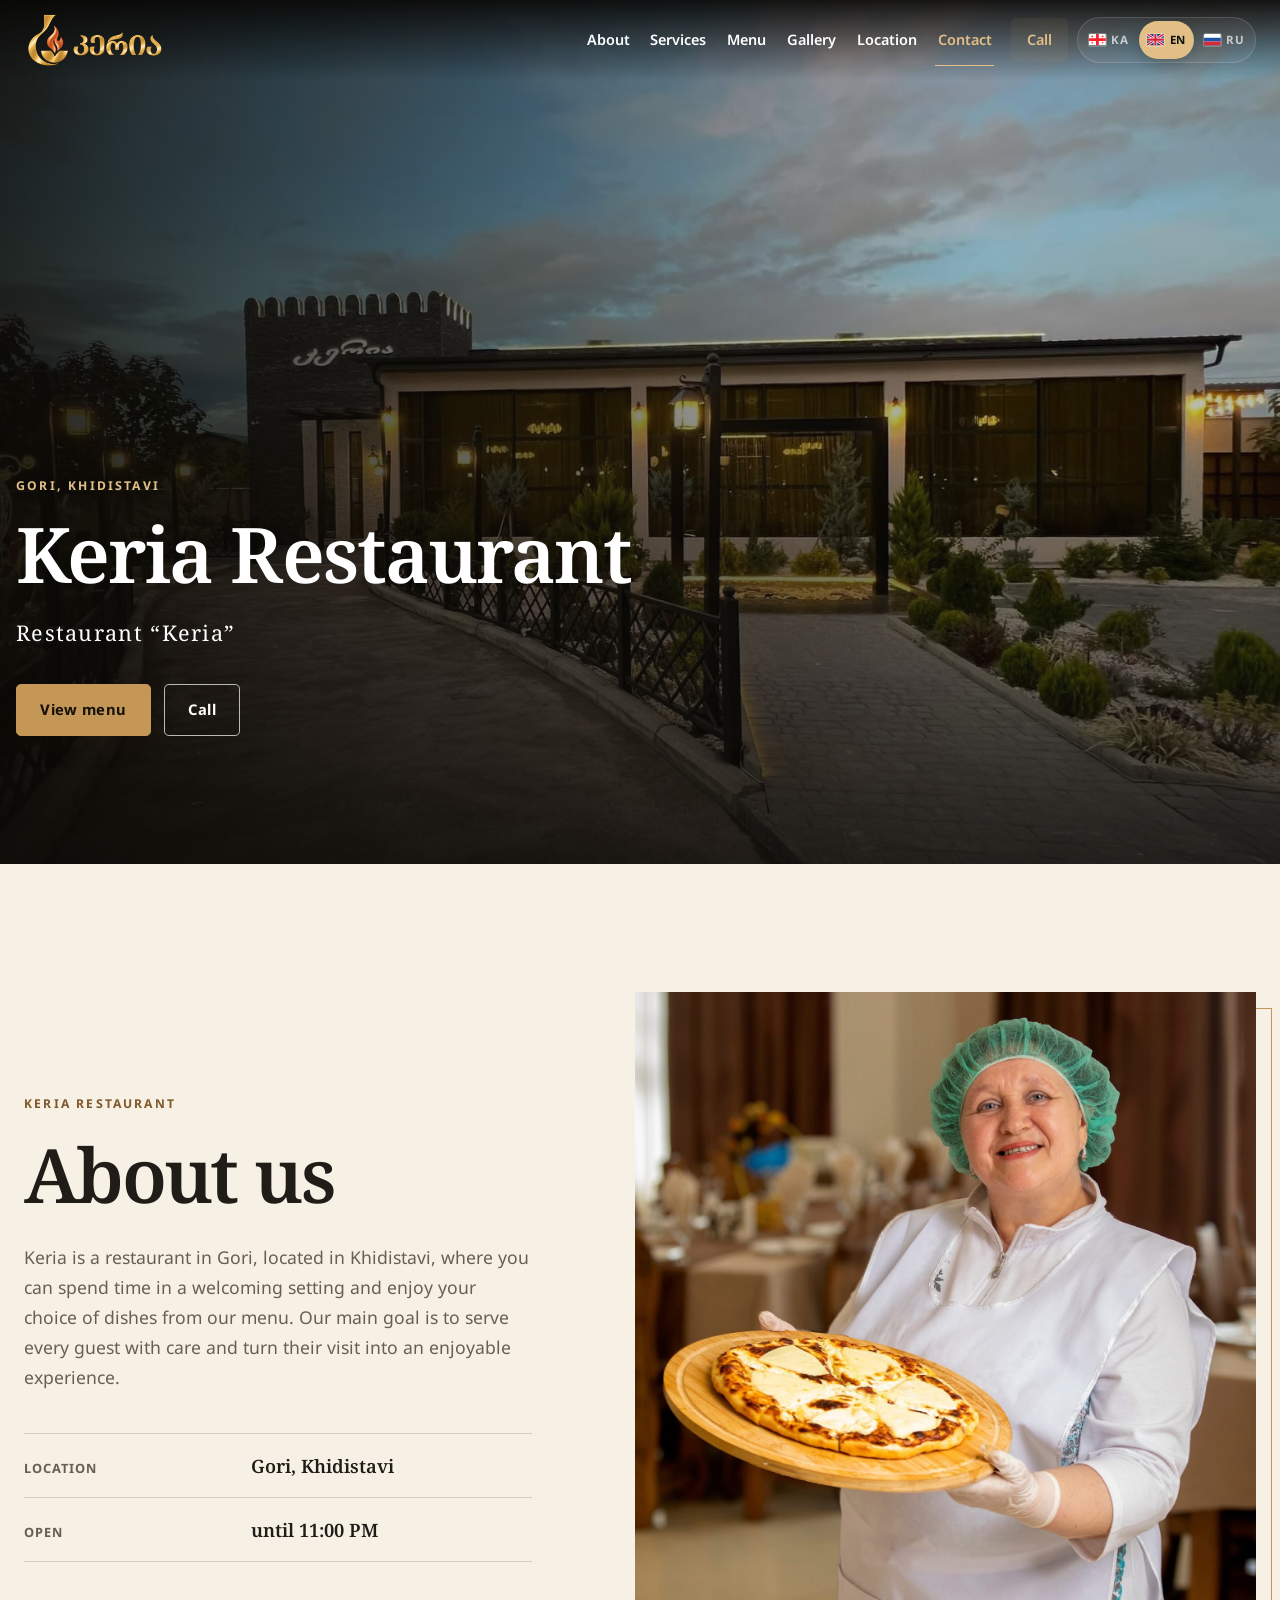
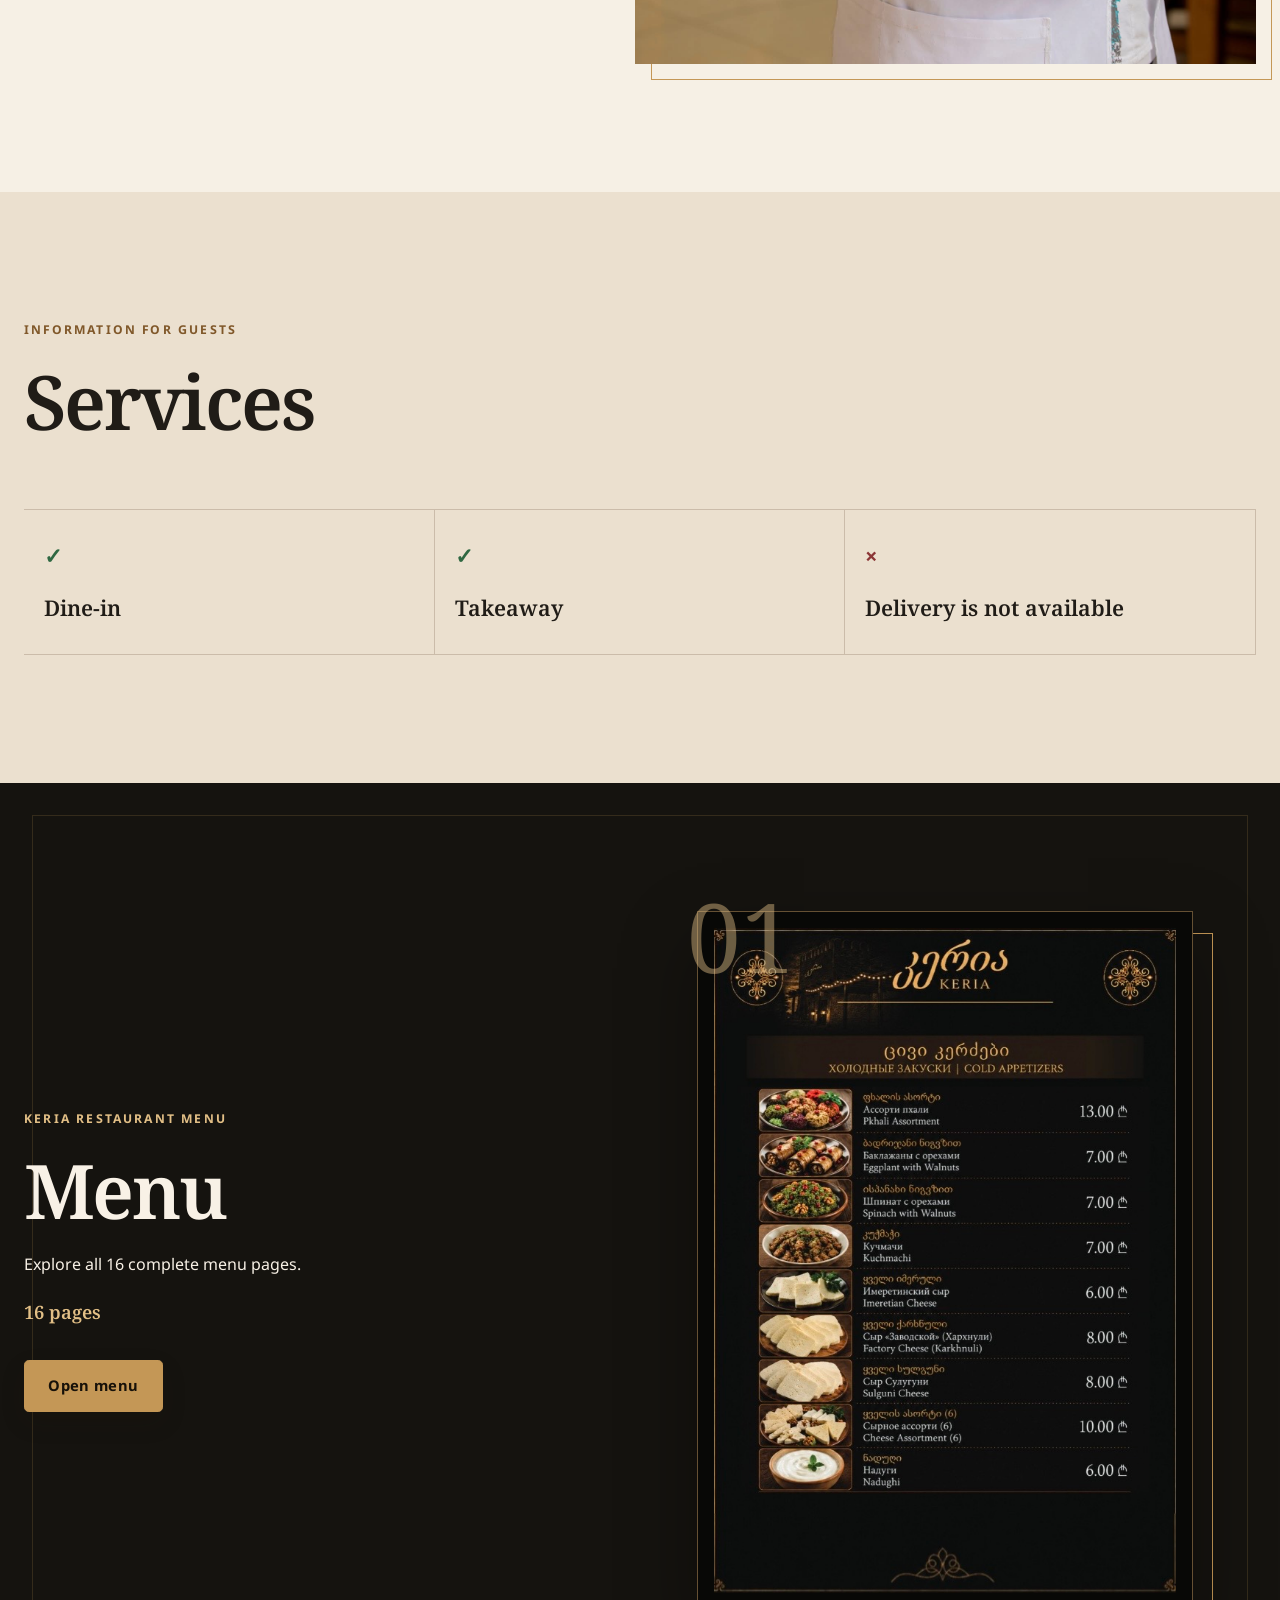
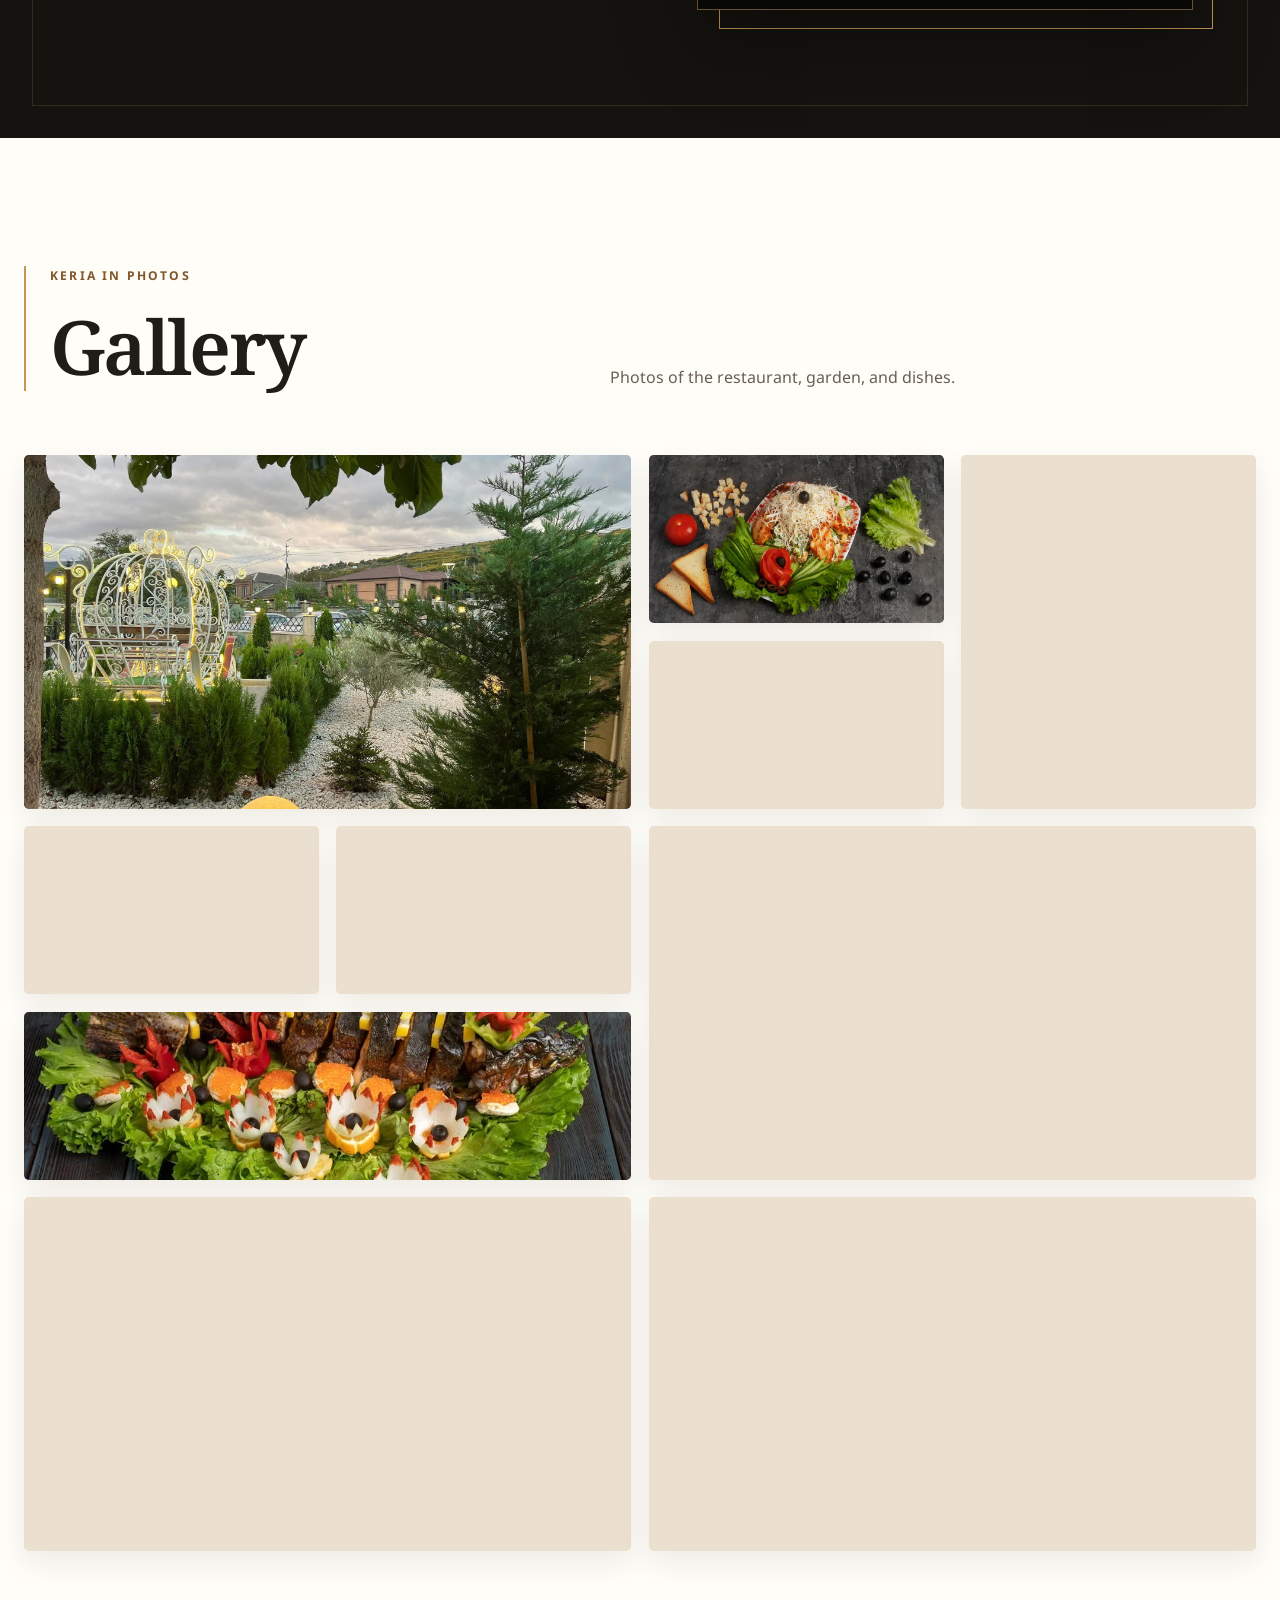
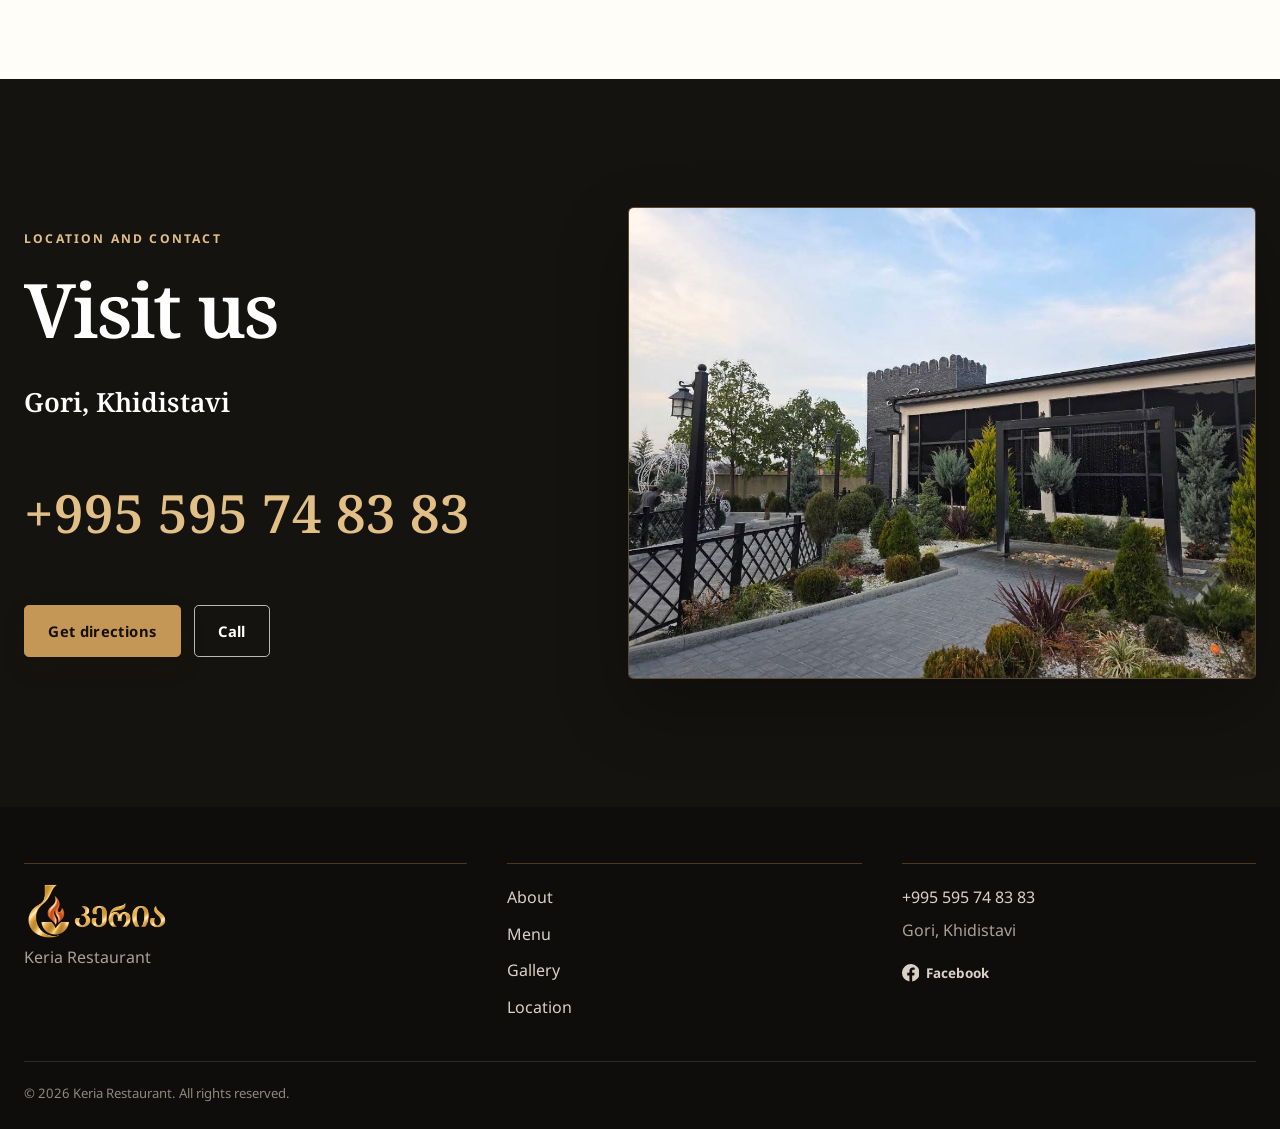
==== commit bbea76b4: "Prepare site for production deployment" ====
--- a/en/index.html
+++ b/en/index.html
@@ -1,99 +1,100 @@
 <!doctype html>
 <html lang="en">
   <head>
-    <meta charset="utf-8" />
-    <meta name="viewport" content="width=device-width, initial-scale=1" />
-    <title>Keria Restaurant — Khidistavi, Gori</title>
+    <meta charset="utf-8">
+    <meta name="viewport" content="width=device-width, initial-scale=1">
+    <title>Keria Restaurant in Gori, Georgia | Menu &amp; Location</title>
     <meta
       name="description"
-      content="Keria Restaurant in Khidistavi, Gori — explore the menu, gallery, location, and contact details."
-    />
-    <meta name="robots" content="index, follow" />
-    <meta name="theme-color" content="#15130f" />
-    <link rel="canonical" href="https://keriagori.ge/en/" />
-    <link rel="alternate" hreflang="ka" href="https://keriagori.ge/" />
-    <link rel="alternate" hreflang="en" href="https://keriagori.ge/en/" />
-    <link rel="alternate" hreflang="ru" href="https://keriagori.ge/ru/" />
-    <link rel="alternate" hreflang="x-default" href="https://keriagori.ge/" />
+      content="Discover Keria Restaurant in Gori, Georgia: browse the full menu and gallery, check available services, call us, or get directions to Khidistavi.">
+    <meta name="robots" content="index, follow">
+    <meta name="theme-color" content="#15130f">
+    <link rel="canonical" href="https://keriagori.ge/en/">
+    <link rel="alternate" hreflang="ka" href="https://keriagori.ge/">
+    <link rel="alternate" hreflang="en" href="https://keriagori.ge/en/">
+    <link rel="alternate" hreflang="ru" href="https://keriagori.ge/ru/">
+    <link rel="alternate" hreflang="x-default" href="https://keriagori.ge/">
     <link
       rel="icon"
       type="image/png"
       sizes="16x16"
-      href="../images/logo/favicon-16x16.png"
-    />
+      href="../images/logo/favicon-16x16.png">
     <link
       rel="icon"
       type="image/png"
       sizes="32x32"
-      href="../images/logo/favicon-32x32.png"
-    />
+      href="../images/logo/favicon-32x32.png">
     <link
       rel="icon"
       type="image/png"
       sizes="48x48"
-      href="../images/logo/favicon-48x48.png"
-    />
+      href="../images/logo/favicon-48x48.png">
     <link
       rel="apple-touch-icon"
       sizes="180x180"
-      href="../images/logo/apple-touch-icon.png"
-    />
-    <link rel="preconnect" href="https://fonts.googleapis.com" />
-    <link rel="preconnect" href="https://fonts.gstatic.com" crossorigin />
+      href="../images/logo/apple-touch-icon.png">
+    <link rel="preconnect" href="https://fonts.googleapis.com">
+    <link rel="preconnect" href="https://fonts.gstatic.com" crossorigin>
     <link
       href="https://fonts.googleapis.com/css2?family=Noto+Sans+Georgian:wght@400;500;600;700&family=Noto+Serif+Georgian:wght@500;600;700&display=swap"
-      rel="stylesheet"
-    />
-    <meta property="og:type" content="website" />
-    <meta property="og:locale" content="en_GB" />
-    <meta property="og:site_name" content="Keria Restaurant" />
-    <meta property="og:title" content="Keria Restaurant — Khidistavi, Gori" />
+      rel="stylesheet">
+    <meta property="og:type" content="website">
+    <meta property="og:locale" content="en_GB">
+    <meta property="og:locale:alternate" content="ka_GE">
+    <meta property="og:locale:alternate" content="ru_RU">
+    <meta property="og:site_name" content="Keria Restaurant">
+    <meta
+      property="og:title"
+      content="Keria Restaurant in Gori, Georgia | Menu &amp; Location">
     <meta
       property="og:description"
-      content="Menu, photos, location, and contact information for Keria Restaurant."
-    />
-    <meta property="og:url" content="https://keriagori.ge/en/" />
+      content="Full menu, gallery, services, contact details, and directions to Keria Restaurant in Gori.">
+    <meta property="og:url" content="https://keriagori.ge/en/">
     <meta
       property="og:image"
-      content="https://keriagori.ge/images/social/og-image.png"
-    />
+      content="https://keriagori.ge/images/social/og-image.png">
     <meta
       property="og:image:secure_url"
-      content="https://keriagori.ge/images/social/og-image.png"
-    />
-    <meta property="og:image:type" content="image/png" />
-    <meta property="og:image:width" content="1731" />
-    <meta property="og:image:height" content="909" />
+      content="https://keriagori.ge/images/social/og-image.png">
+    <meta property="og:image:type" content="image/png">
+    <meta property="og:image:width" content="1731">
+    <meta property="og:image:height" content="909">
     <meta
       property="og:image:alt"
-      content="Keria Restaurant logo and exterior at dusk"
-    />
-    <meta name="twitter:card" content="summary_large_image" />
-    <meta name="twitter:title" content="Keria Restaurant — Khidistavi, Gori" />
+      content="Keria Restaurant logo and exterior at dusk">
+    <meta name="twitter:card" content="summary_large_image">
+    <meta
+      name="twitter:title"
+      content="Keria Restaurant in Gori, Georgia | Menu &amp; Location">
     <meta
       name="twitter:description"
-      content="Menu, photos, location, and contact information for Keria Restaurant."
-    />
+      content="Full menu, gallery, services, contact details, and directions to Keria Restaurant in Gori.">
     <meta
       name="twitter:image"
-      content="https://keriagori.ge/images/social/og-image.png"
-    />
+      content="https://keriagori.ge/images/social/og-image.png">
     <meta
       name="twitter:image:alt"
-      content="Keria Restaurant logo and exterior at dusk"
-    />
-    <link rel="stylesheet" href="../style/style.css" />
+      content="Keria Restaurant logo and exterior at dusk">
+    <link rel="stylesheet" href="../style/style.css">
     <script src="../js/boot.js"></script>
     <script type="application/ld+json">
       {
         "@context": "https://schema.org",
         "@type": "Restaurant",
+        "@id": "https://keriagori.ge/#restaurant",
         "name": "Keria Restaurant",
-        "alternateName": "რესტორანი კერია",
+        "alternateName": ["რესტორანი კერია", "Ресторан Керия"],
+        "description": "Keria Restaurant in Gori, Georgia, with a full menu, gallery, available services, and contact information.",
         "url": "https://keriagori.ge/en/",
+        "mainEntityOfPage": "https://keriagori.ge/en/",
         "logo": "https://keriagori.ge/images/logo/keria-logo.png",
-        "image": "https://keriagori.ge/images/keria-images/keria-restaurant-exterior-evening.jpeg",
+        "image": [
+          "https://keriagori.ge/images/keria-images/keria-restaurant-exterior-evening.jpeg",
+          "https://keriagori.ge/images/keria-images/keria-restaurant-exterior-garden.jpeg",
+          "https://keriagori.ge/images/keria-images/keria-dining-hall-heart-decor.jpeg"
+        ],
         "menu": "https://keriagori.ge/en/menu.html",
+        "servesCuisine": "Georgian cuisine",
         "telephone": "+995595748383",
         "address": {
           "@type": "PostalAddress",
@@ -117,8 +118,7 @@
             src="../images/logo/keria-logo.png"
             width="2048"
             height="768"
-            alt="Keria"
-          />
+            alt="Keria">
         </a>
         <details class="mobile-language">
           <summary aria-label="Choose language">
@@ -294,8 +294,7 @@
           width="2048"
           height="1072"
           alt="Keria Restaurant building and garden at dusk"
-          fetchpriority="high"
-        />
+          fetchpriority="high">
         <div class="hero-overlay" aria-hidden="true"></div>
         <div class="container hero-content" data-reveal>
           <p class="label">Gori, Khidistavi</p>
@@ -314,10 +313,10 @@
             <p class="label label-dark">Keria Restaurant</p>
             <h2 id="about-title">About us</h2>
             <p class="about-description">
-              Keria is a restaurant where you can spend time in a welcoming
-              setting and enjoy your choice of dishes from our menu. Our main
-              goal is to serve every guest with care and turn their visit into
-              an enjoyable experience.
+              Keria is a restaurant in Gori, located in Khidistavi, where you
+              can spend time in a welcoming setting and enjoy your choice of
+              dishes from our menu. Our main goal is to serve every guest with
+              care and turn their visit into an enjoyable experience.
             </p>
             <dl class="facts">
               <div>
@@ -337,8 +336,7 @@
               height="2048"
               loading="lazy"
               decoding="async"
-              alt="Keria Restaurant chef holding khachapuri"
-            />
+              alt="Keria Restaurant chef holding khachapuri">
           </figure>
         </div>
       </section>
@@ -391,8 +389,7 @@
               height="903"
               loading="lazy"
               decoding="async"
-              alt="Keria Restaurant menu — cold dishes"
-            />
+              alt="Keria Restaurant menu — cold dishes">
           </figure>
         </div>
       </section>
@@ -418,8 +415,7 @@
                 height="1536"
                 loading="lazy"
                 decoding="async"
-                alt="Keria Restaurant garden and decorative gazebo"
-              />
+                alt="Keria Restaurant garden and decorative gazebo">
             </figure>
             <figure class="gallery-detail-a">
               <img
@@ -428,8 +424,7 @@
                 height="1280"
                 loading="lazy"
                 decoding="async"
-                alt="Chicken salad at Keria Restaurant"
-              />
+                alt="Chicken salad at Keria Restaurant">
             </figure>
             <figure class="gallery-detail-b">
               <img
@@ -438,8 +433,7 @@
                 height="1323"
                 loading="lazy"
                 decoding="async"
-                alt="Cheese khachapuri at Keria Restaurant"
-              />
+                alt="Cheese khachapuri at Keria Restaurant">
             </figure>
             <figure class="gallery-portrait">
               <img
@@ -448,8 +442,7 @@
                 height="2048"
                 loading="lazy"
                 decoding="async"
-                alt="Roasted meat platter at Keria Restaurant"
-              />
+                alt="Roasted meat platter at Keria Restaurant">
             </figure>
             <figure class="gallery-detail-c">
               <img
@@ -458,8 +451,7 @@
                 height="1366"
                 loading="lazy"
                 decoding="async"
-                alt="Khinkali at Keria Restaurant"
-              />
+                alt="Khinkali at Keria Restaurant">
             </figure>
             <figure class="gallery-detail-d">
               <img
@@ -468,8 +460,7 @@
                 height="1365"
                 loading="lazy"
                 decoding="async"
-                alt="Red caviar platter at Keria Restaurant"
-              />
+                alt="Red caviar platter at Keria Restaurant">
             </figure>
             <figure class="gallery-exterior">
               <img
@@ -478,8 +469,7 @@
                 height="861"
                 loading="lazy"
                 decoding="async"
-                alt="Keria Restaurant exterior at sunset"
-              />
+                alt="Keria Restaurant exterior at sunset">
             </figure>
             <figure class="gallery-detail-e">
               <img
@@ -488,28 +478,35 @@
                 height="649"
                 loading="lazy"
                 decoding="async"
-                alt="Grilled fish platter at Keria Restaurant"
-              />
+                alt="Grilled fish platter at Keria Restaurant">
             </figure>
             <figure class="gallery-interior">
-              <img
-                src="../images/keria-images/keria-dining-hall-heart-decor.jpeg"
-                width="5712"
-                height="4284"
-                loading="lazy"
-                decoding="async"
-                alt="Keria Restaurant dining hall with heart decorations and set tables"
-              />
+              <picture>
+                <source
+                  srcset="../images/keria-images/keria-dining-hall-heart-decor-optimized.webp"
+                  type="image/webp">
+                <img
+                  src="../images/keria-images/keria-dining-hall-heart-decor.jpeg"
+                  width="5712"
+                  height="4284"
+                  loading="lazy"
+                  decoding="async"
+                  alt="Keria Restaurant dining hall with heart decorations and set tables">
+              </picture>
             </figure>
             <figure class="gallery-table">
-              <img
-                src="../images/keria-images/keria-dining-hall-floral-table-setting.jpeg"
-                width="5712"
-                height="4284"
-                loading="lazy"
-                decoding="async"
-                alt="Floral banquet table setting inside Keria Restaurant"
-              />
+              <picture>
+                <source
+                  srcset="../images/keria-images/keria-dining-hall-floral-table-setting-optimized.webp"
+                  type="image/webp">
+                <img
+                  src="../images/keria-images/keria-dining-hall-floral-table-setting.jpeg"
+                  width="5712"
+                  height="4284"
+                  loading="lazy"
+                  decoding="async"
+                  alt="Floral banquet table setting inside Keria Restaurant">
+              </picture>
             </figure>
           </div>
         </div>
@@ -548,8 +545,7 @@
               height="864"
               loading="lazy"
               decoding="async"
-              alt="Keria Restaurant building and garden"
-            />
+              alt="Keria Restaurant building and garden">
           </figure>
         </div>
       </section>
@@ -562,8 +558,7 @@
             src="../images/logo/keria-logo.png"
             width="2048"
             height="768"
-            alt="Keria"
-          />
+            alt="Keria">
           <p>Keria Restaurant</p>
         </div>
         <nav aria-label="Footer navigation">
@@ -618,11 +613,11 @@
         <div class="dialog-stage">
           <div class="active-page">
             <img
+              src="../images/menu/menu-01-civi-kerdzebi.jpeg"
               width="628"
               height="903"
               alt="Keria Restaurant menu — cold dishes, page 1"
-              data-menu-image
-            />
+              data-menu-image>
           </div>
         </div>
         <footer class="dialog-footer">
@@ -655,7 +650,7 @@
               ><span aria-hidden="true">→</span>
             </button>
           </div>
-          <div class="page-controls" aria-label="Menu pages">
+          <div class="page-controls" role="group" aria-label="Menu pages">
             <button type="button" data-page="0" aria-label="Menu page 1">
               1</button
             ><button type="button" data-page="1" aria-label="Menu page 2">
--- a/style/style.css
+++ b/style/style.css
@@ -1066,6 +1066,12 @@
     filter var(--duration-normal) var(--ease-standard);
 }
 
+.gallery-grid picture {
+  width: 100%;
+  height: 100%;
+  display: block;
+}
+
 .visit {
   background: var(--dark);
   color: #fff;
@@ -1429,6 +1435,10 @@
     width: min(calc(100% - 1.25rem), var(--max-width));
   }
 
+  .framed-image::after {
+    inset: 0.65rem 0 -0.65rem 0.65rem;
+  }
+
   .actions .button {
     width: 100%;
   }
@@ -1440,7 +1450,6 @@
   .menu-preview {
     width: min(82vw, 17.5rem);
   }
-
 }
 
 @media (min-width: 36rem) {
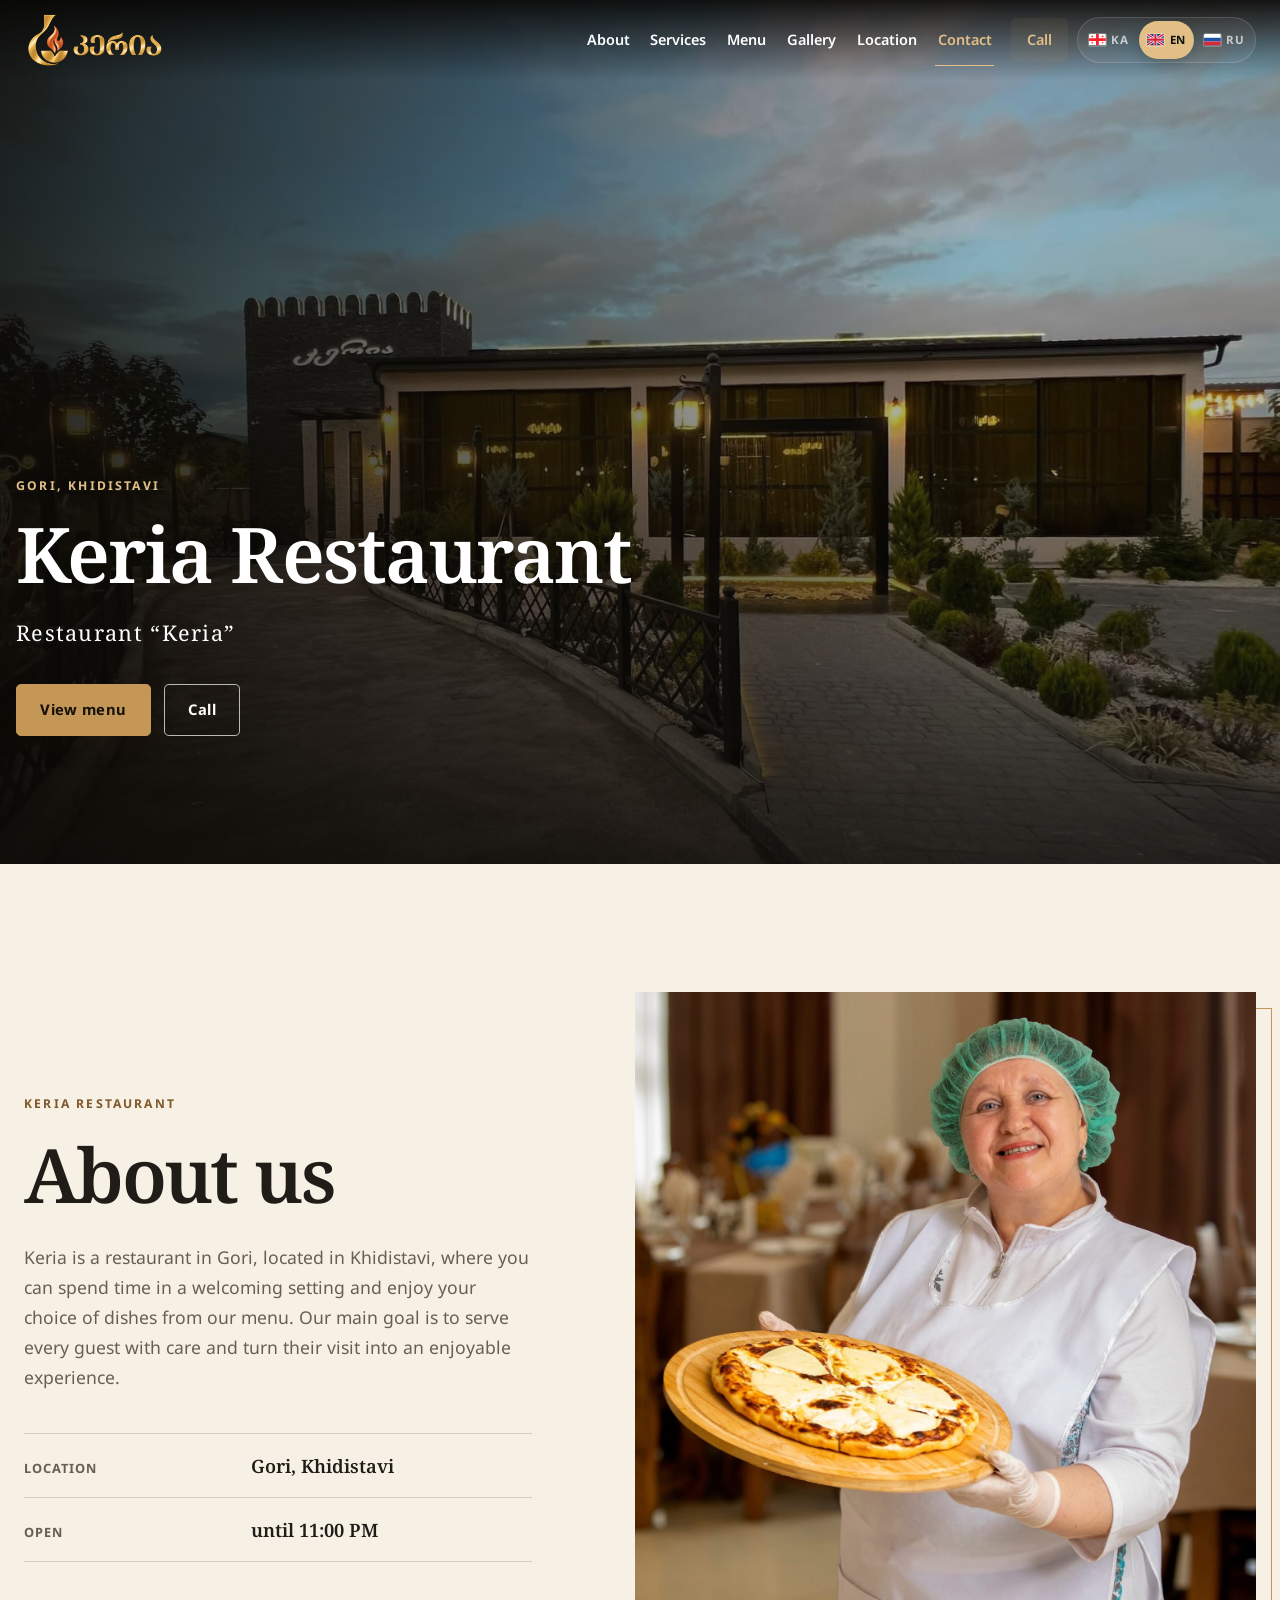
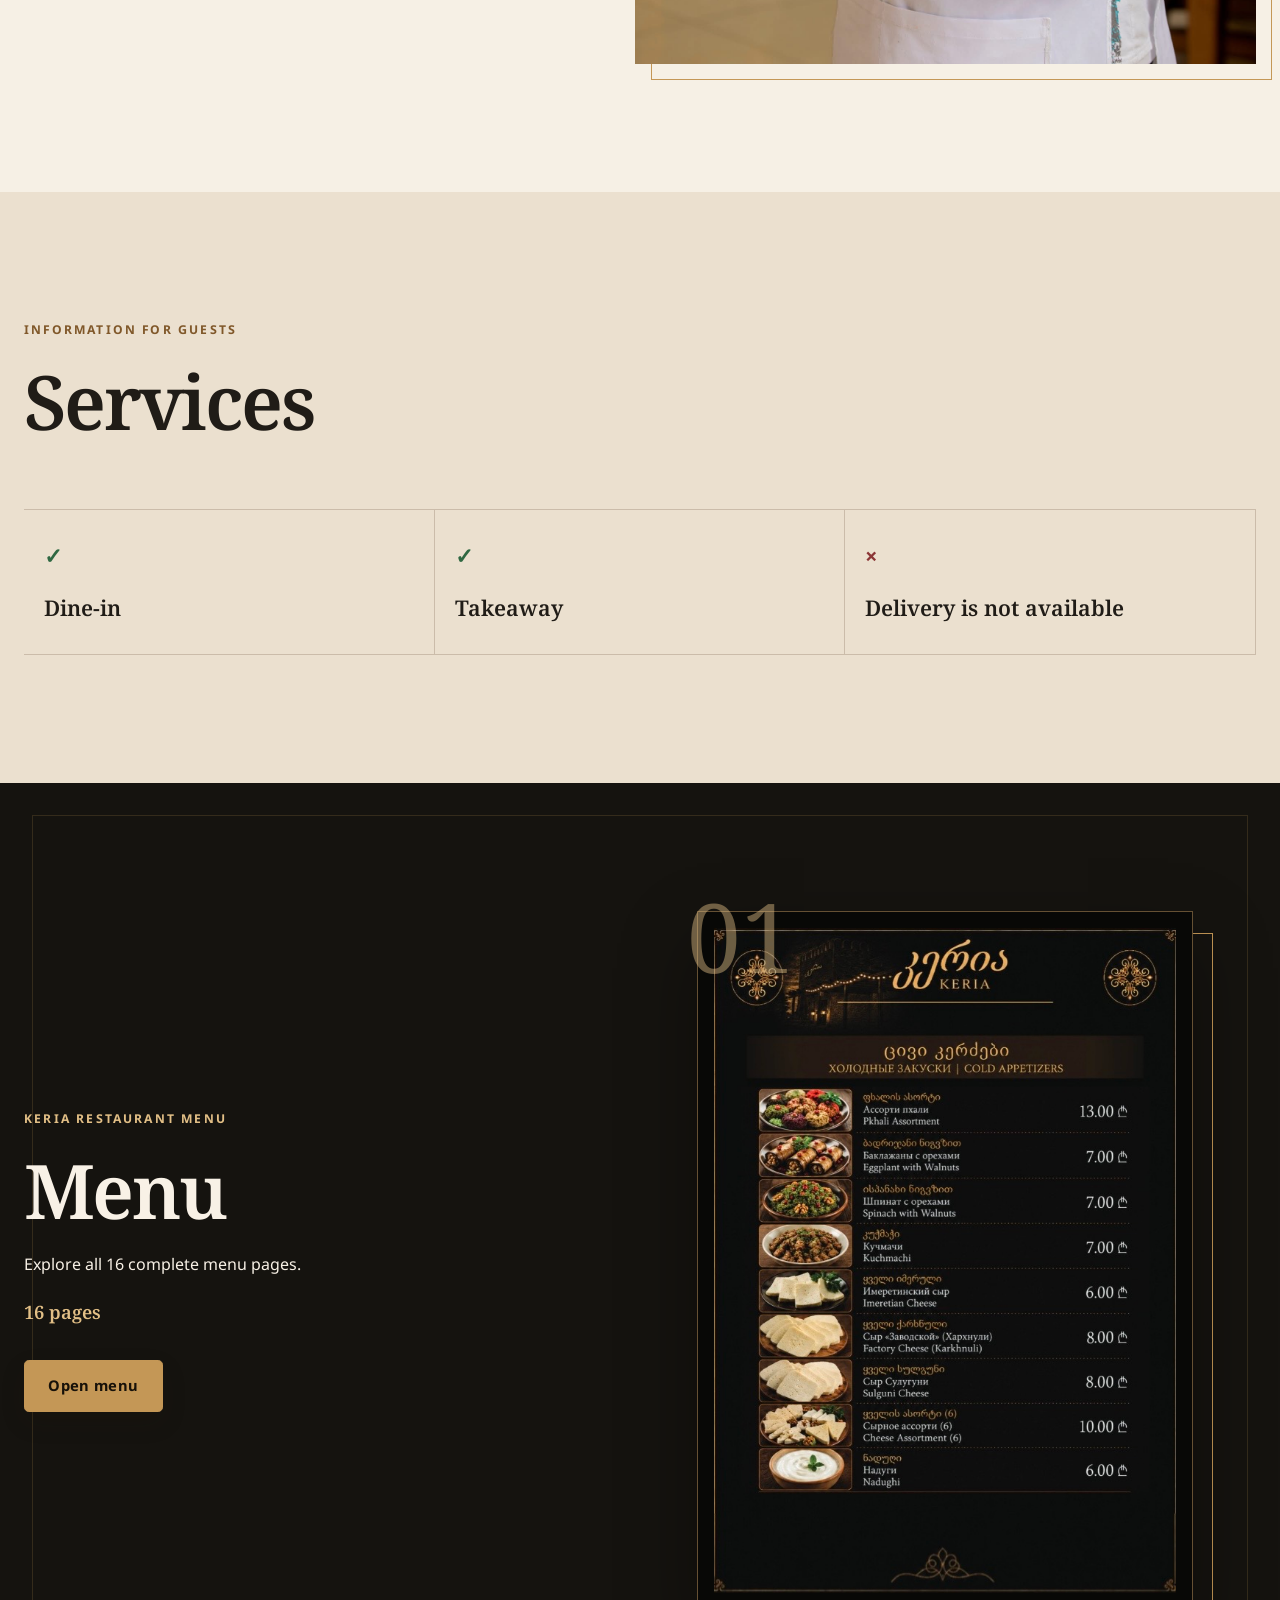
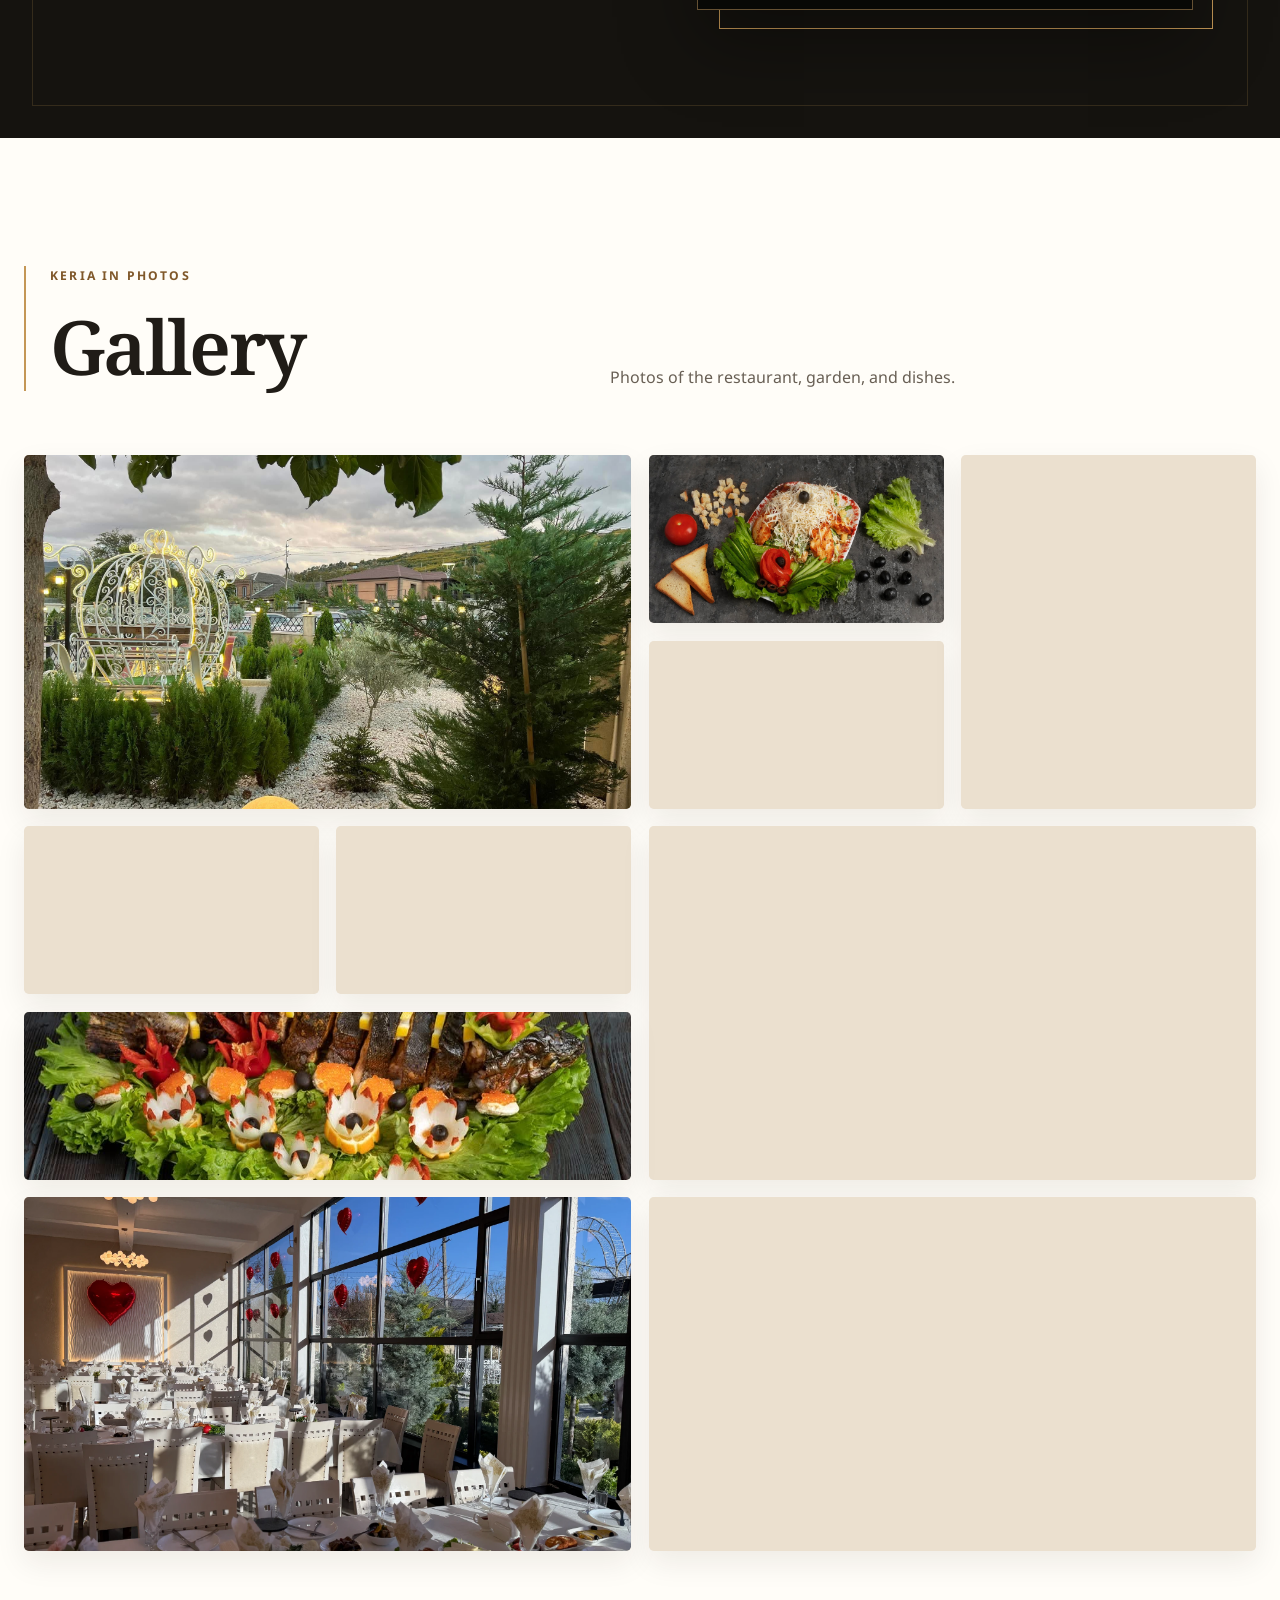
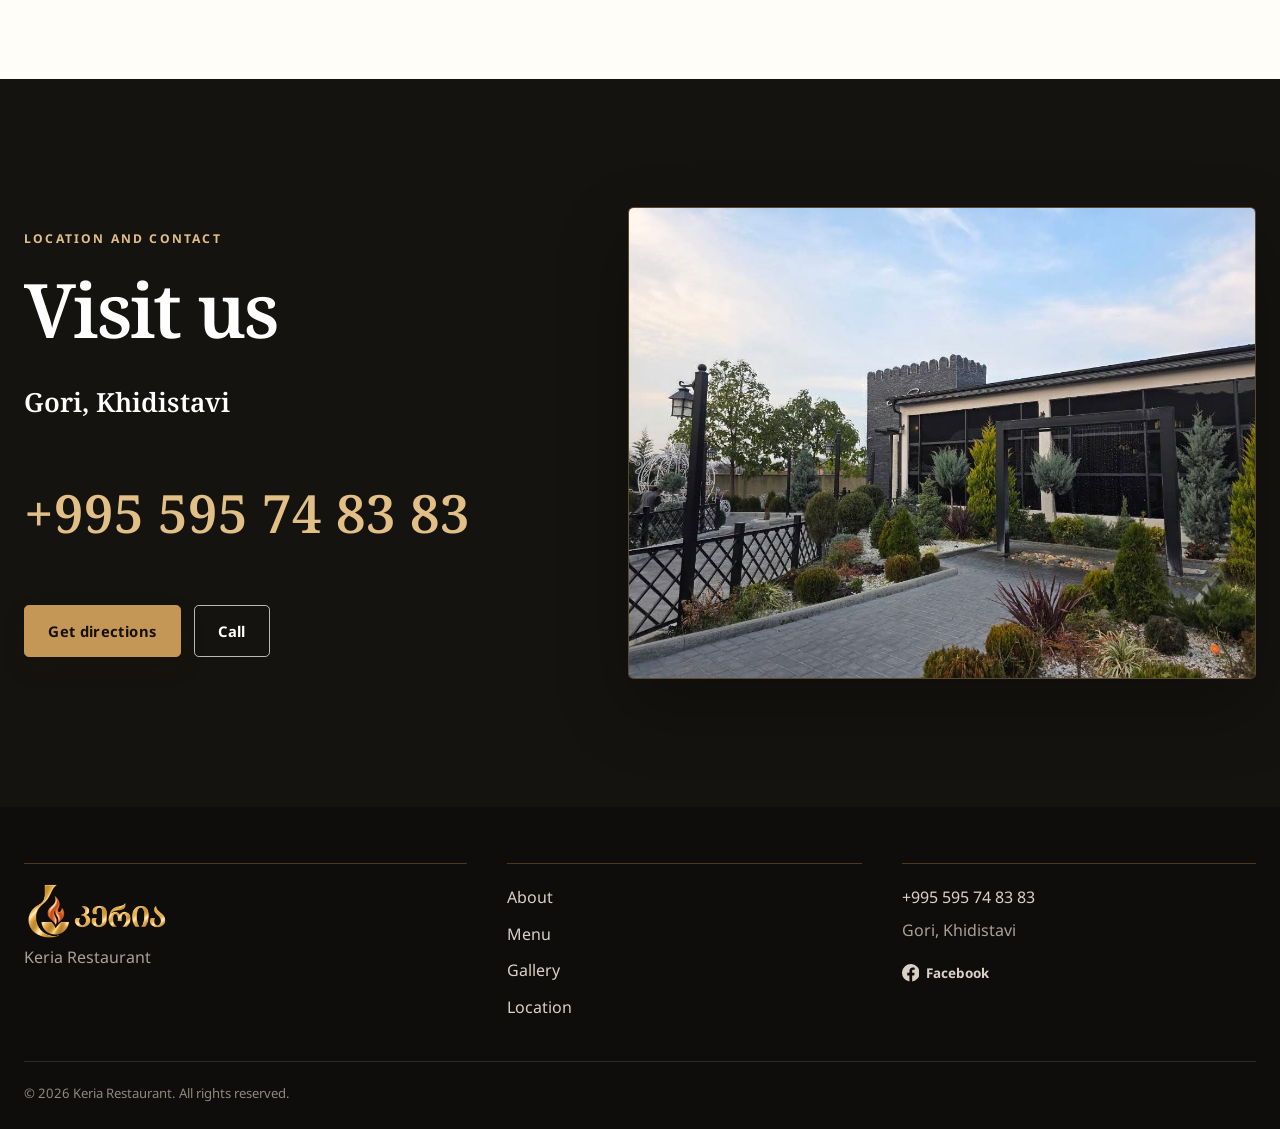
==== commit b80f826a: "Secure Cloudflare asset deployment" ====
--- a/en/index.html
+++ b/en/index.html
@@ -93,7 +93,7 @@
           "https://keriagori.ge/images/keria-images/keria-restaurant-exterior-garden.jpeg",
           "https://keriagori.ge/images/keria-images/keria-dining-hall-heart-decor.jpeg"
         ],
-        "menu": "https://keriagori.ge/en/menu.html",
+        "menu": "https://keriagori.ge/en/menu",
         "servesCuisine": "Georgian cuisine",
         "telephone": "+995595748383",
         "address": {
@@ -377,7 +377,7 @@
             </div>
             <noscript
               ><p>
-                <a class="text-link" href="menu.html">View every menu page</a>
+                <a class="text-link" href="menu">View every menu page</a>
               </p></noscript
             >
           </div>
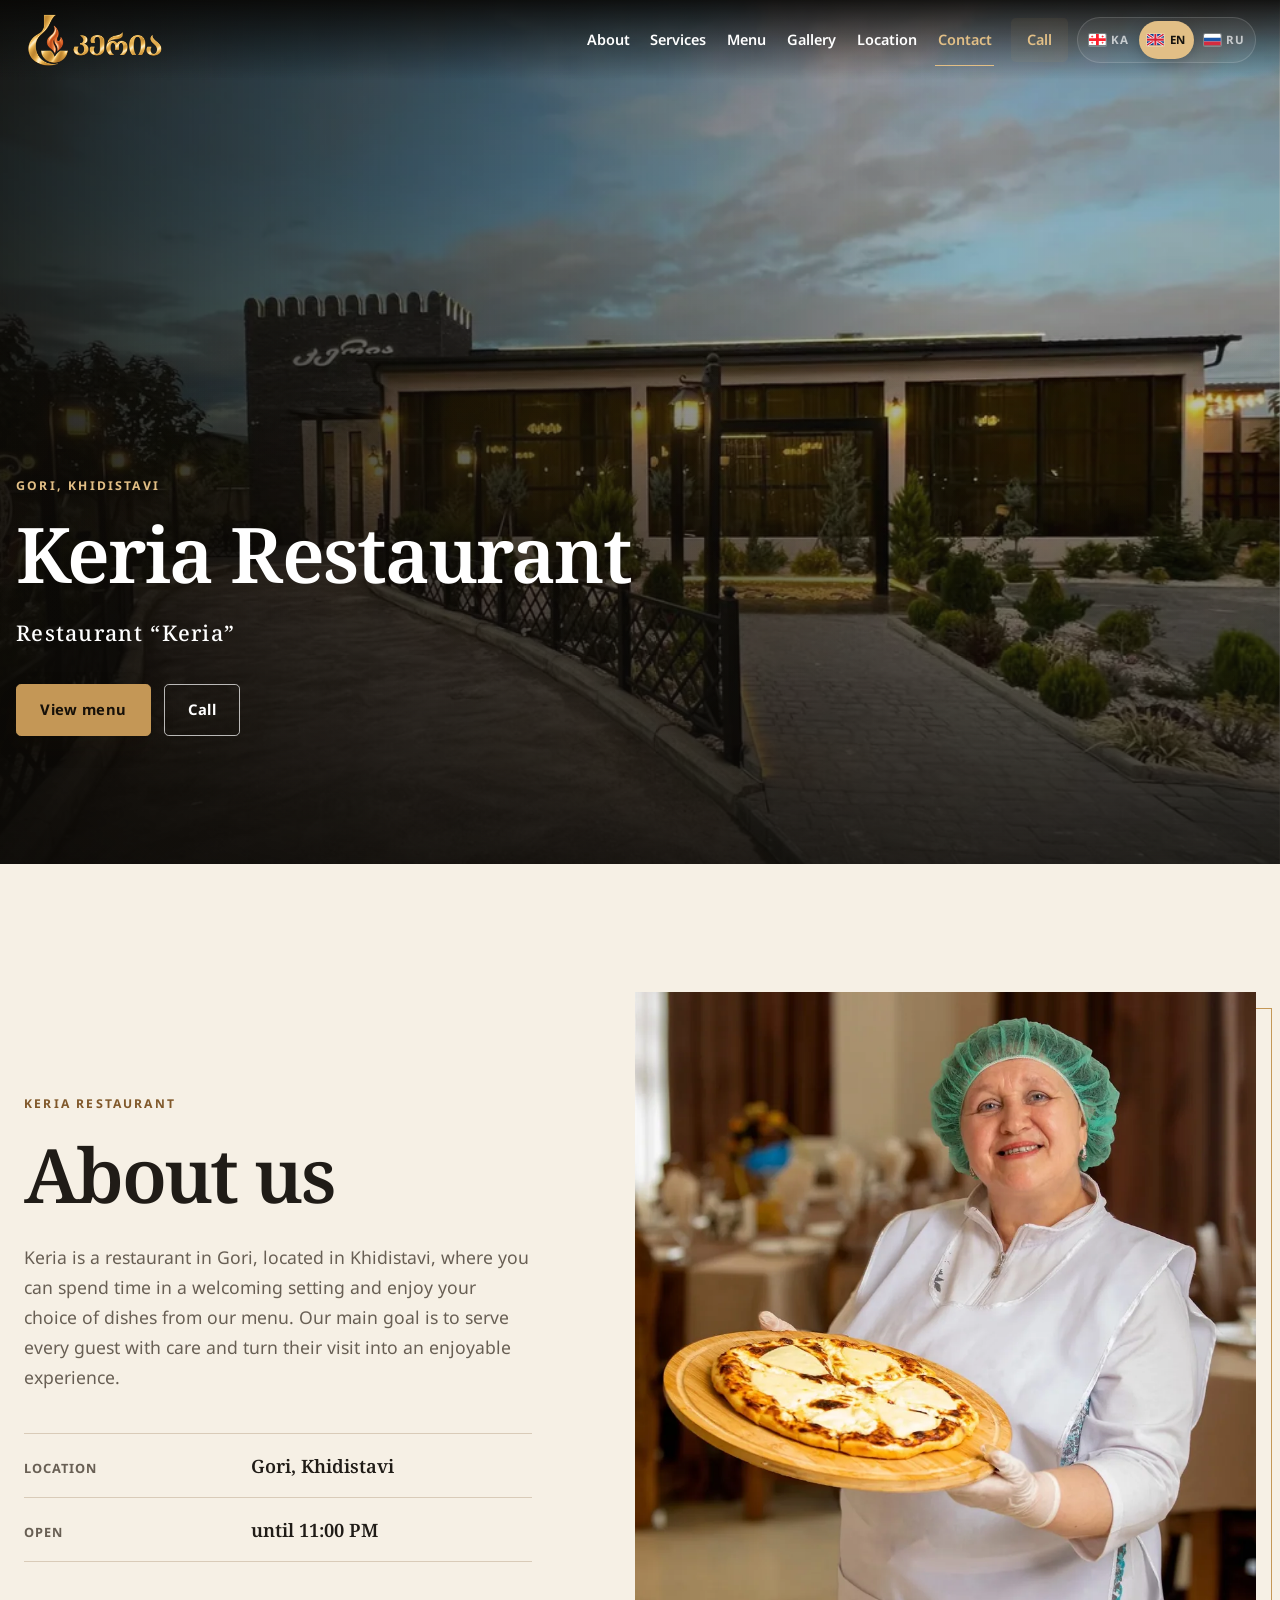
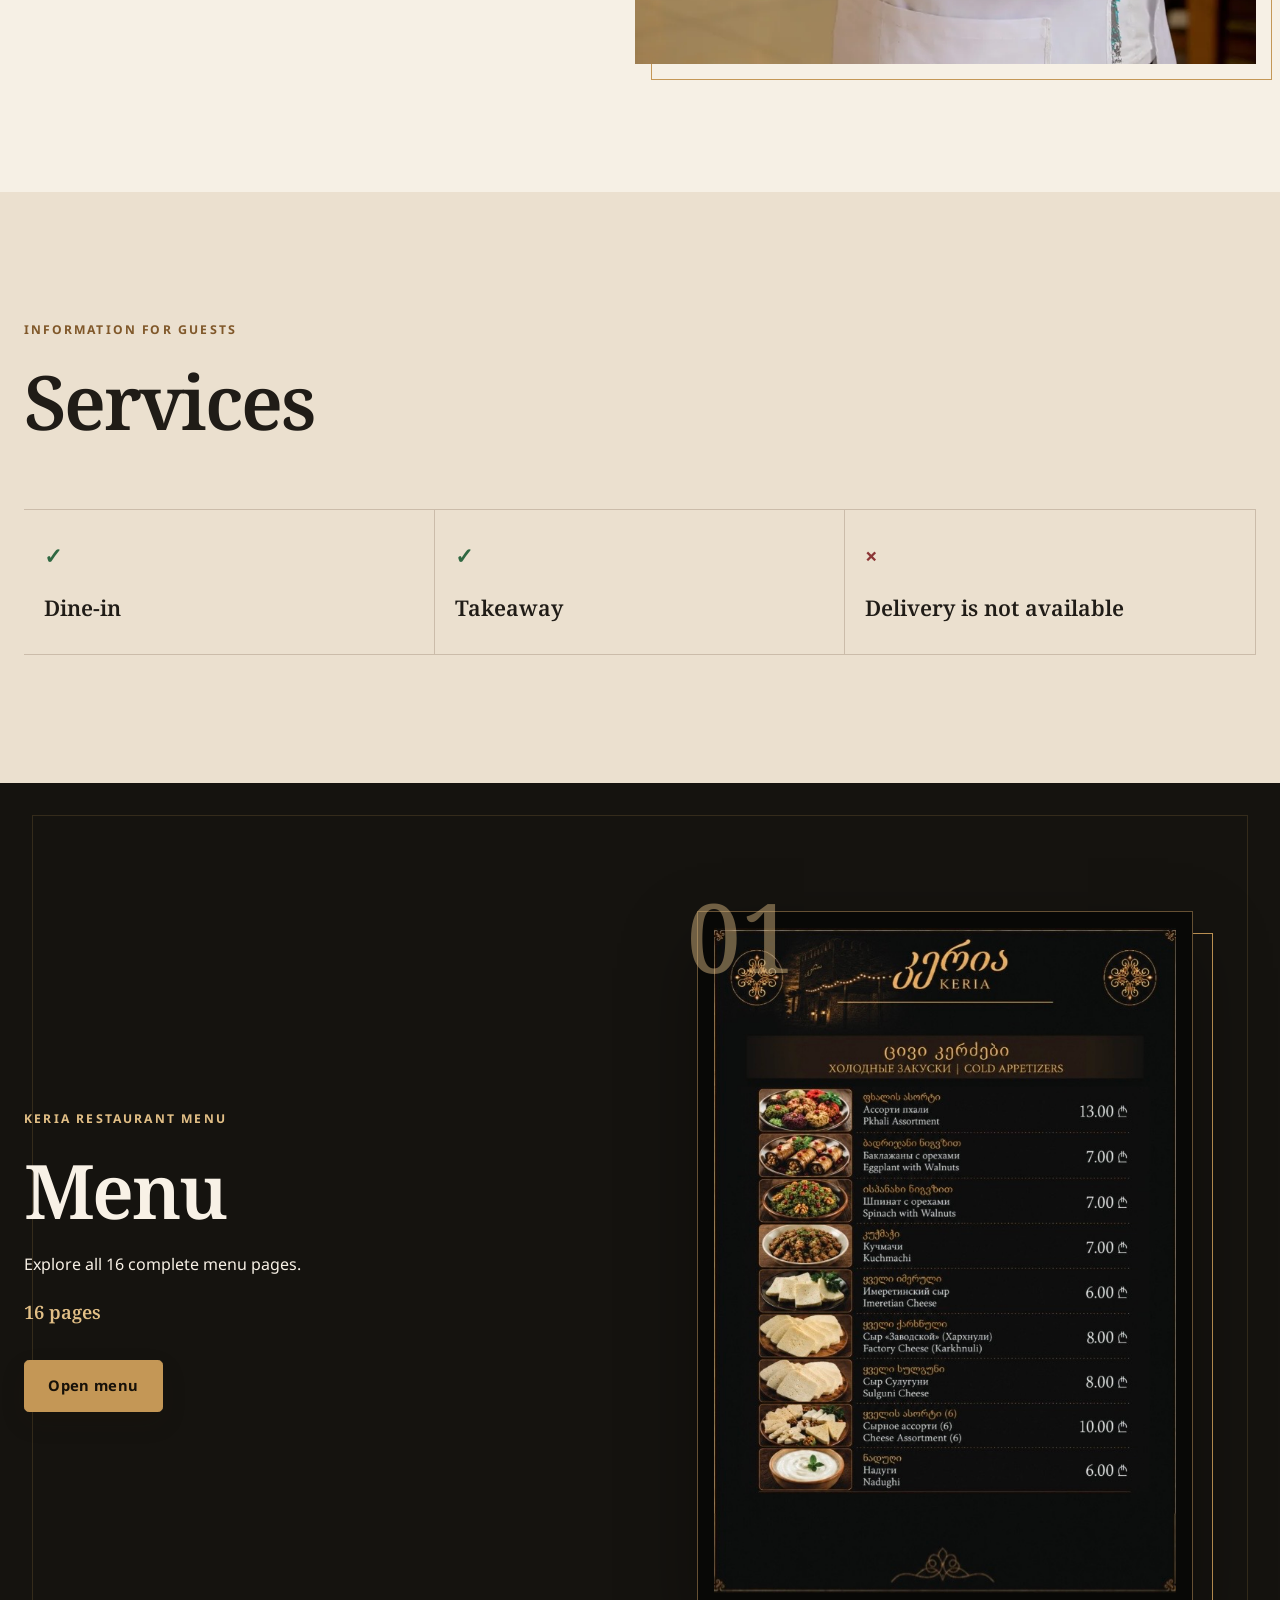
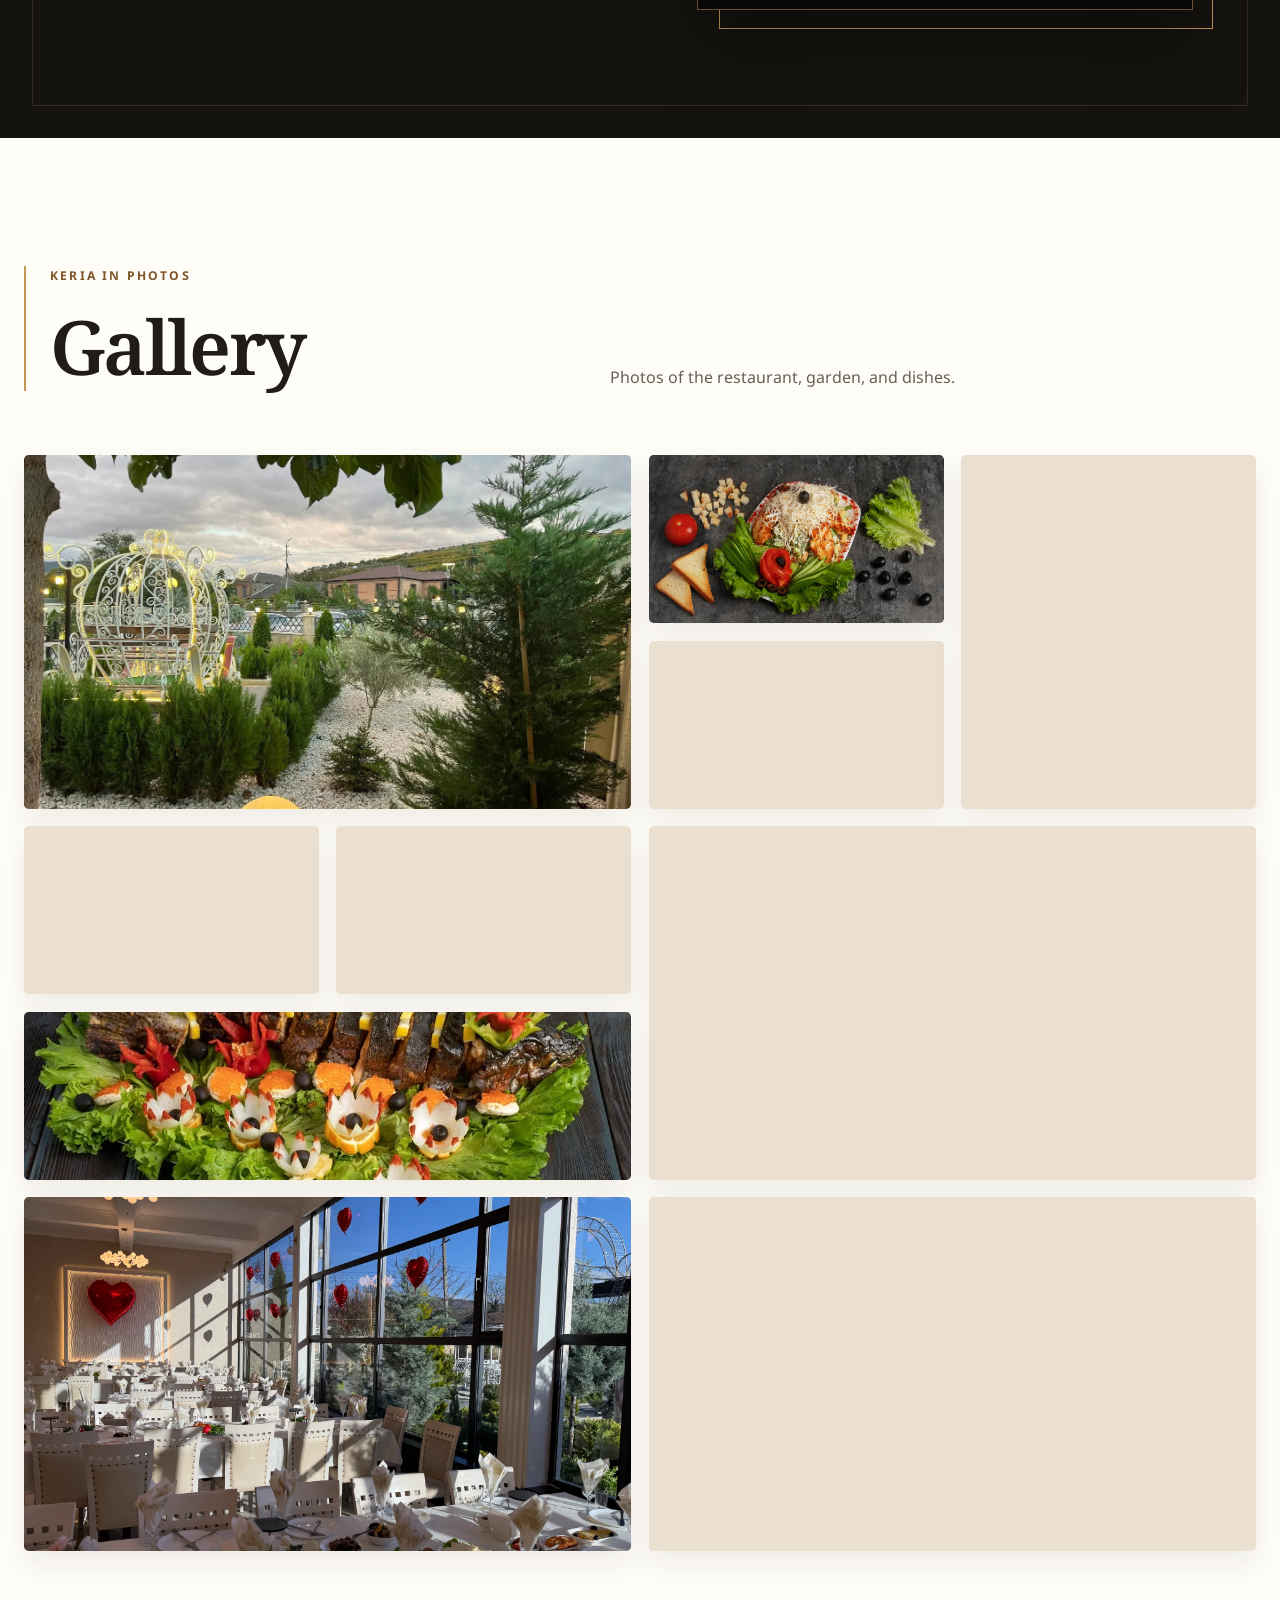
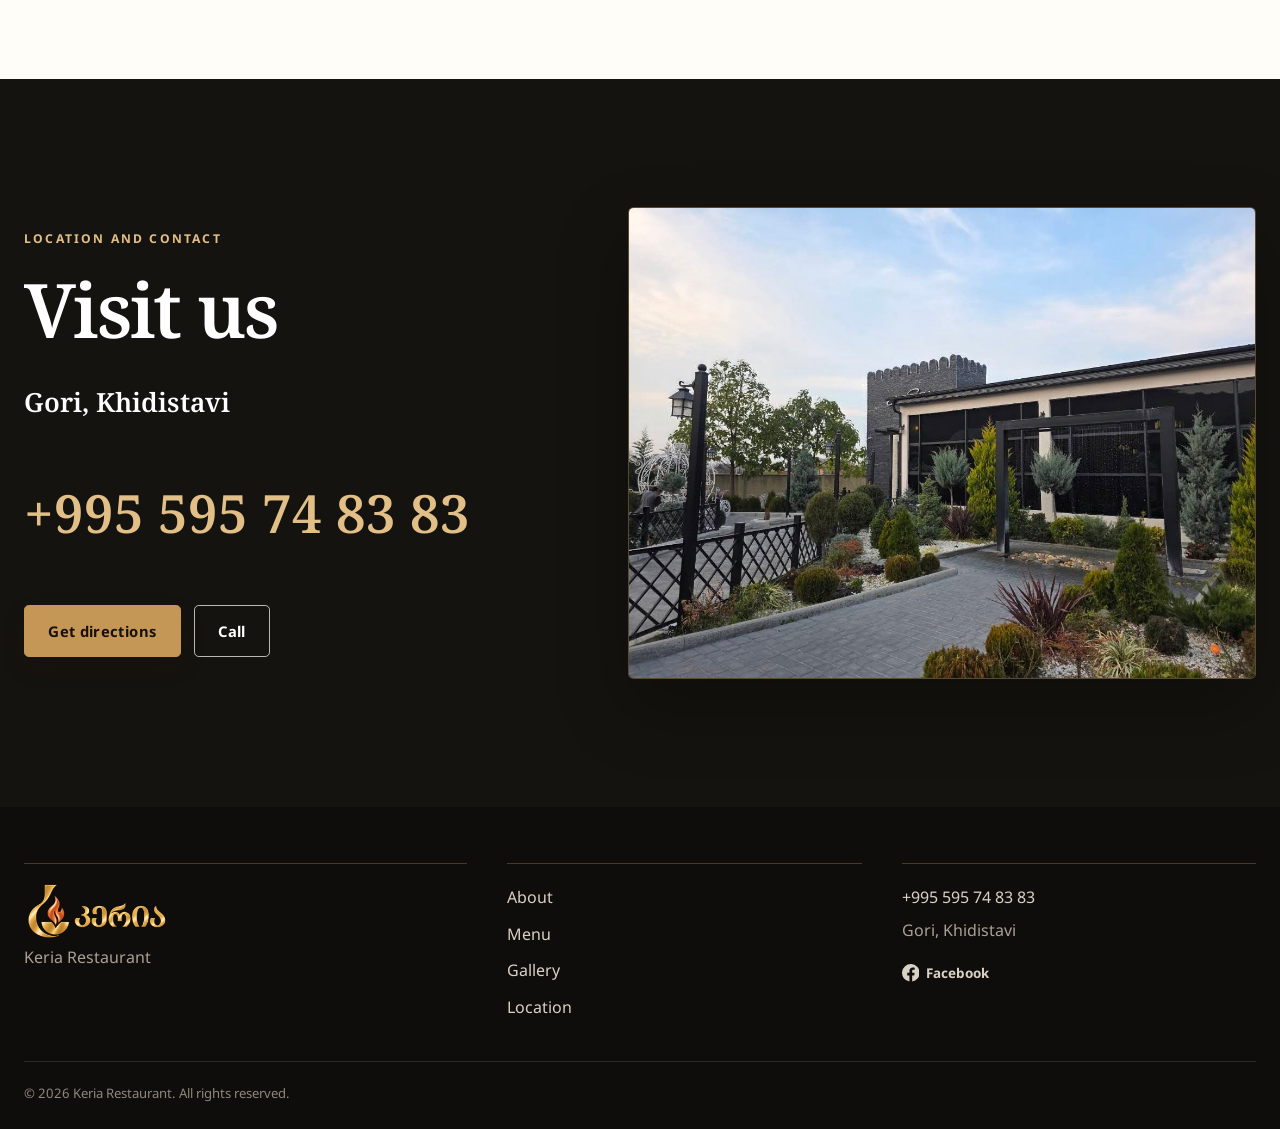
==== commit a52d1ce0: "Optimize mobile performance and self-host fonts" ====
--- a/en/index.html
+++ b/en/index.html
@@ -33,11 +33,6 @@
       rel="apple-touch-icon"
       sizes="180x180"
       href="../images/logo/apple-touch-icon.png">
-    <link rel="preconnect" href="https://fonts.googleapis.com">
-    <link rel="preconnect" href="https://fonts.gstatic.com" crossorigin>
-    <link
-      href="https://fonts.googleapis.com/css2?family=Noto+Sans+Georgian:wght@400;500;600;700&family=Noto+Serif+Georgian:wght@500;600;700&display=swap"
-      rel="stylesheet">
     <meta property="og:type" content="website">
     <meta property="og:locale" content="en_GB">
     <meta property="og:locale:alternate" content="ka_GE">
@@ -52,13 +47,13 @@
     <meta property="og:url" content="https://keriagori.ge/en/">
     <meta
       property="og:image"
-      content="https://keriagori.ge/images/social/og-image.png">
+      content="https://keriagori.ge/images/social/og-image-1200x630.jpg">
     <meta
       property="og:image:secure_url"
-      content="https://keriagori.ge/images/social/og-image.png">
-    <meta property="og:image:type" content="image/png">
-    <meta property="og:image:width" content="1731">
-    <meta property="og:image:height" content="909">
+      content="https://keriagori.ge/images/social/og-image-1200x630.jpg">
+    <meta property="og:image:type" content="image/jpeg">
+    <meta property="og:image:width" content="1200">
+    <meta property="og:image:height" content="630">
     <meta
       property="og:image:alt"
       content="Keria Restaurant logo and exterior at dusk">
@@ -71,12 +66,12 @@
       content="Full menu, gallery, services, contact details, and directions to Keria Restaurant in Gori.">
     <meta
       name="twitter:image"
-      content="https://keriagori.ge/images/social/og-image.png">
+      content="https://keriagori.ge/images/social/og-image-1200x630.jpg">
     <meta
       name="twitter:image:alt"
       content="Keria Restaurant logo and exterior at dusk">
     <link rel="stylesheet" href="../style/style.css">
-    <script src="../js/boot.js"></script>
+    <script>document.documentElement.classList.add('js')</script>
     <script type="application/ld+json">
       {
         "@context": "https://schema.org",
@@ -114,11 +109,17 @@
     <header class="site-header" data-header>
       <div class="container header-inner">
         <a class="brand" href="#top" aria-label="Keria — home">
-          <img
-            src="../images/logo/keria-logo.png"
-            width="2048"
-            height="768"
-            alt="Keria">
+          <picture>
+            <source
+              srcset="../images/logo/keria-logo-256.webp 256w, ../images/logo/keria-logo-512.webp 512w"
+              sizes="(min-width: 62rem) 8.75rem, 7.75rem"
+              type="image/webp">
+            <img
+              src="../images/logo/keria-logo.png"
+              width="2048"
+              height="768"
+              alt="Keria">
+          </picture>
         </a>
         <details class="mobile-language">
           <summary aria-label="Choose language">
@@ -288,13 +289,19 @@
 
     <main id="main">
       <section class="hero" id="top" aria-labelledby="hero-title">
-        <img
-          class="hero-image"
-          src="../images/keria-images/keria-restaurant-exterior-evening.jpeg"
-          width="2048"
-          height="1072"
-          alt="Keria Restaurant building and garden at dusk"
-          fetchpriority="high">
+        <picture class="hero-picture">
+          <source
+            srcset="../images/keria-images/keria-restaurant-exterior-evening-640.webp 640w, ../images/keria-images/keria-restaurant-exterior-evening-768.webp 768w, ../images/keria-images/keria-restaurant-exterior-evening-1280.webp 1280w, ../images/keria-images/keria-restaurant-exterior-evening-2048.webp 2048w"
+            sizes="100vw"
+            type="image/webp">
+          <img
+            class="hero-image"
+            src="../images/keria-images/keria-restaurant-exterior-evening.jpeg"
+            width="2048"
+            height="1072"
+            alt="Keria Restaurant building and garden at dusk"
+            fetchpriority="high">
+        </picture>
         <div class="hero-overlay" aria-hidden="true"></div>
         <div class="container hero-content" data-reveal>
           <p class="label">Gori, Khidistavi</p>
@@ -330,13 +337,19 @@
             </dl>
           </div>
           <figure class="framed-image portrait">
-            <img
-              src="../images/keria-images/keria-chef-with-khachapuri.jpeg"
-              width="1511"
-              height="2048"
-              loading="lazy"
-              decoding="async"
-              alt="Keria Restaurant chef holding khachapuri">
+            <picture>
+              <source
+                srcset="../images/keria-images/keria-chef-with-khachapuri-480.webp 480w, ../images/keria-images/keria-chef-with-khachapuri-960.webp 960w"
+                sizes="(min-width: 48rem) 45vw, calc(100vw - 2rem)"
+                type="image/webp">
+              <img
+                src="../images/keria-images/keria-chef-with-khachapuri.jpeg"
+                width="1511"
+                height="2048"
+                loading="lazy"
+                decoding="async"
+                alt="Keria Restaurant chef holding khachapuri">
+            </picture>
           </figure>
         </div>
       </section>
@@ -409,13 +422,19 @@
           </div>
           <div class="gallery-grid">
             <figure class="gallery-feature">
-              <img
-                src="../images/keria-images/keria-garden-gazebo.jpeg"
-                width="2048"
-                height="1536"
-                loading="lazy"
-                decoding="async"
-                alt="Keria Restaurant garden and decorative gazebo">
+              <picture>
+                <source
+                  srcset="../images/keria-images/keria-garden-gazebo-768.webp 768w, ../images/keria-images/keria-garden-gazebo-1366.webp 1366w"
+                  sizes="(min-width: 75rem) 72rem, calc(100vw - 2rem)"
+                  type="image/webp">
+                <img
+                  src="../images/keria-images/keria-garden-gazebo.jpeg"
+                  width="2048"
+                  height="1536"
+                  loading="lazy"
+                  decoding="async"
+                  alt="Keria Restaurant garden and decorative gazebo">
+              </picture>
             </figure>
             <figure class="gallery-detail-a">
               <img
@@ -554,11 +573,17 @@
     <footer class="site-footer">
       <div class="container footer-layout">
         <div>
-          <img
-            src="../images/logo/keria-logo.png"
-            width="2048"
-            height="768"
-            alt="Keria">
+          <picture>
+            <source
+              srcset="../images/logo/keria-logo-256.webp 256w, ../images/logo/keria-logo-512.webp 512w"
+              sizes="9rem"
+              type="image/webp">
+            <img
+              src="../images/logo/keria-logo.png"
+              width="2048"
+              height="768"
+              alt="Keria">
+          </picture>
           <p>Keria Restaurant</p>
         </div>
         <nav aria-label="Footer navigation">
--- a/style/style.css
+++ b/style/style.css
@@ -1,3 +1,76 @@
+/* Self-hosted typography */
+@font-face {
+  font-family: "Noto Sans Georgian";
+  font-style: normal;
+  font-weight: 400 700;
+  font-display: swap;
+  src: url("../fonts/noto-sans-georgian-georgian.woff2") format("woff2");
+  unicode-range: U+0589, U+10A0-10FF, U+1C90-1CBA, U+1CBD-1CBF, U+205A, U+2D00-2D2F, U+2E31;
+}
+
+@font-face {
+  font-family: "Noto Sans Georgian";
+  font-style: normal;
+  font-weight: 400 700;
+  font-display: swap;
+  src: url("../fonts/noto-sans-georgian-latin.woff2") format("woff2");
+  unicode-range: U+0000-00FF, U+0131, U+0152-0153, U+02BB-02BC, U+02C6, U+02DA, U+02DC, U+0304, U+0308, U+0329, U+2000-206F, U+20AC, U+2122, U+2191, U+2193, U+2212, U+2215, U+FEFF, U+FFFD;
+}
+
+@font-face {
+  font-family: "Noto Serif Georgian";
+  font-style: normal;
+  font-weight: 500 700;
+  font-display: swap;
+  src: url("../fonts/noto-serif-georgian-georgian.woff2") format("woff2");
+  unicode-range: U+0589, U+10A0-10FF, U+1C90-1CBA, U+1CBD-1CBF, U+205A, U+2D00-2D2F, U+2E31;
+}
+
+@font-face {
+  font-family: "Noto Serif Georgian";
+  font-style: normal;
+  font-weight: 500 700;
+  font-display: swap;
+  src: url("../fonts/noto-serif-georgian-latin.woff2") format("woff2");
+  unicode-range: U+0000-00FF, U+0131, U+0152-0153, U+02BB-02BC, U+02C6, U+02DA, U+02DC, U+0304, U+0308, U+0329, U+2000-206F, U+20AC, U+2122, U+2191, U+2193, U+2212, U+2215, U+FEFF, U+FFFD;
+}
+
+@font-face {
+  font-family: "Noto Sans";
+  font-style: normal;
+  font-weight: 400 700;
+  font-display: swap;
+  src: url("../fonts/noto-sans-cyrillic.woff2") format("woff2");
+  unicode-range: U+0301, U+0400-045F, U+0490-0491, U+04B0-04B1, U+2116;
+}
+
+@font-face {
+  font-family: "Noto Sans";
+  font-style: normal;
+  font-weight: 400 700;
+  font-display: swap;
+  src: url("../fonts/noto-sans-latin.woff2") format("woff2");
+  unicode-range: U+0000-00FF, U+0131, U+0152-0153, U+02BB-02BC, U+02C6, U+02DA, U+02DC, U+0304, U+0308, U+0329, U+2000-206F, U+20AC, U+2122, U+2191, U+2193, U+2212, U+2215, U+FEFF, U+FFFD;
+}
+
+@font-face {
+  font-family: "Noto Serif";
+  font-style: normal;
+  font-weight: 500 700;
+  font-display: swap;
+  src: url("../fonts/noto-serif-cyrillic.woff2") format("woff2");
+  unicode-range: U+0301, U+0400-045F, U+0490-0491, U+04B0-04B1, U+2116;
+}
+
+@font-face {
+  font-family: "Noto Serif";
+  font-style: normal;
+  font-weight: 500 700;
+  font-display: swap;
+  src: url("../fonts/noto-serif-latin.woff2") format("woff2");
+  unicode-range: U+0000-00FF, U+0131, U+0152-0153, U+02BB-02BC, U+02C6, U+02DA, U+02DC, U+0304, U+0308, U+0329, U+2000-206F, U+20AC, U+2122, U+2191, U+2193, U+2212, U+2215, U+FEFF, U+FFFD;
+}
+
 /* Foundation */
 :root {
   --bg: #f6f0e5;
@@ -307,6 +380,11 @@
   justify-content: space-between;
 }
 
+.brand picture,
+.brand img {
+  display: block;
+}
+
 .brand img {
   width: 7.75rem;
   height: auto;
@@ -539,7 +617,7 @@
   color: #fff;
 }
 
-.hero-image,
+.hero-picture,
 .hero-overlay {
   position: absolute;
   z-index: -2;
@@ -548,7 +626,18 @@
   height: 100%;
 }
 
+.hero-picture,
+.hero-picture .hero-image {
+  width: 100%;
+  height: 100%;
+}
+
+.hero-picture {
+  display: block;
+}
+
 .hero-image {
+  display: block;
   object-fit: cover;
   object-position: 54% center;
   animation: hero-image-reveal var(--duration-slow) var(--ease-emphasized) both;
@@ -638,6 +727,10 @@
 
 .framed-image {
   position: relative;
+}
+
+.framed-image picture {
+  display: block;
 }
 
 .framed-image::after {
@@ -1154,6 +1247,11 @@
   transform: translateY(0);
 }
 
+.footer-layout picture,
+.footer-layout img {
+  display: block;
+}
+
 .footer-layout img {
   width: 9rem;
   height: auto;
@@ -1245,6 +1343,11 @@
   justify-self: start;
   margin-bottom: 3rem;
   color: var(--gold-light);
+}
+
+.standalone-header picture,
+.standalone-header img {
+  display: block;
 }
 
 .standalone-header img {
@@ -1721,7 +1824,7 @@
 
 @media print {
   .site-header,
-  .hero-image,
+  .hero-picture,
   .hero-overlay,
   .actions,
   .menu-dialog {
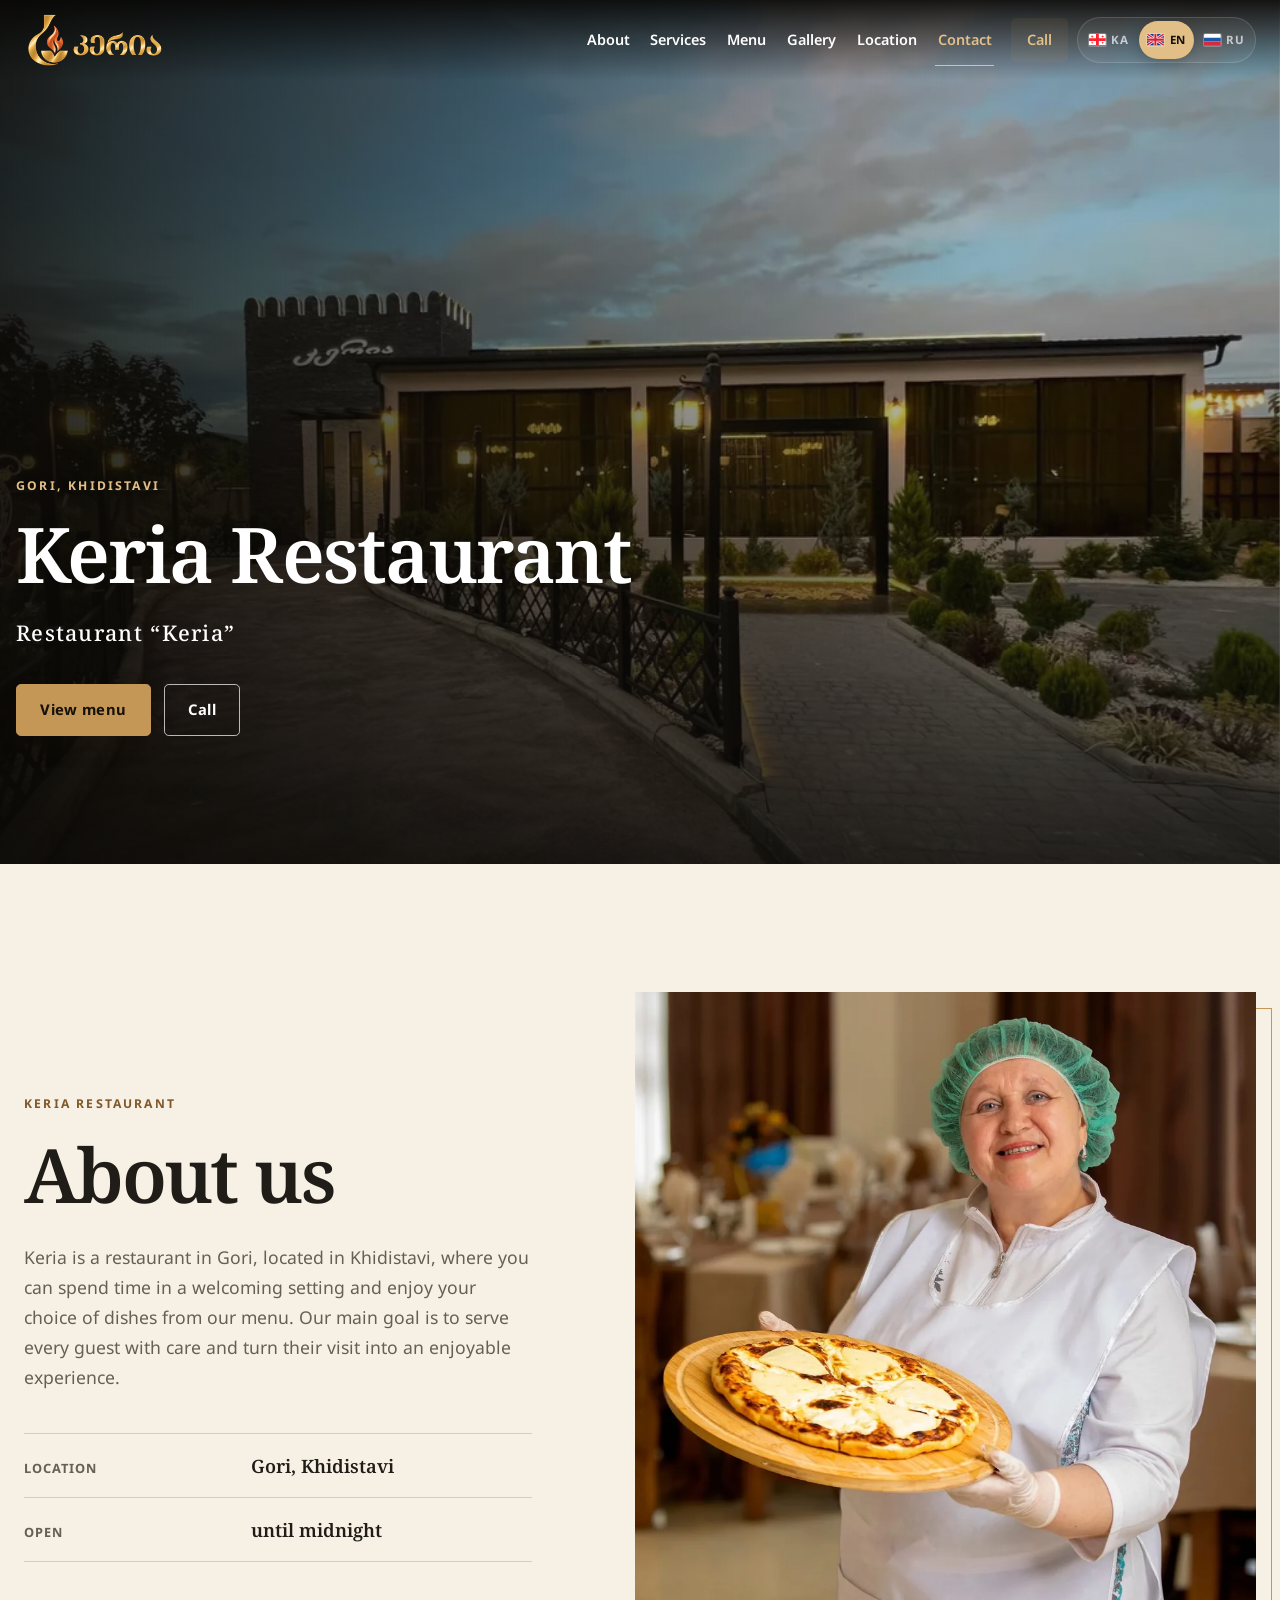
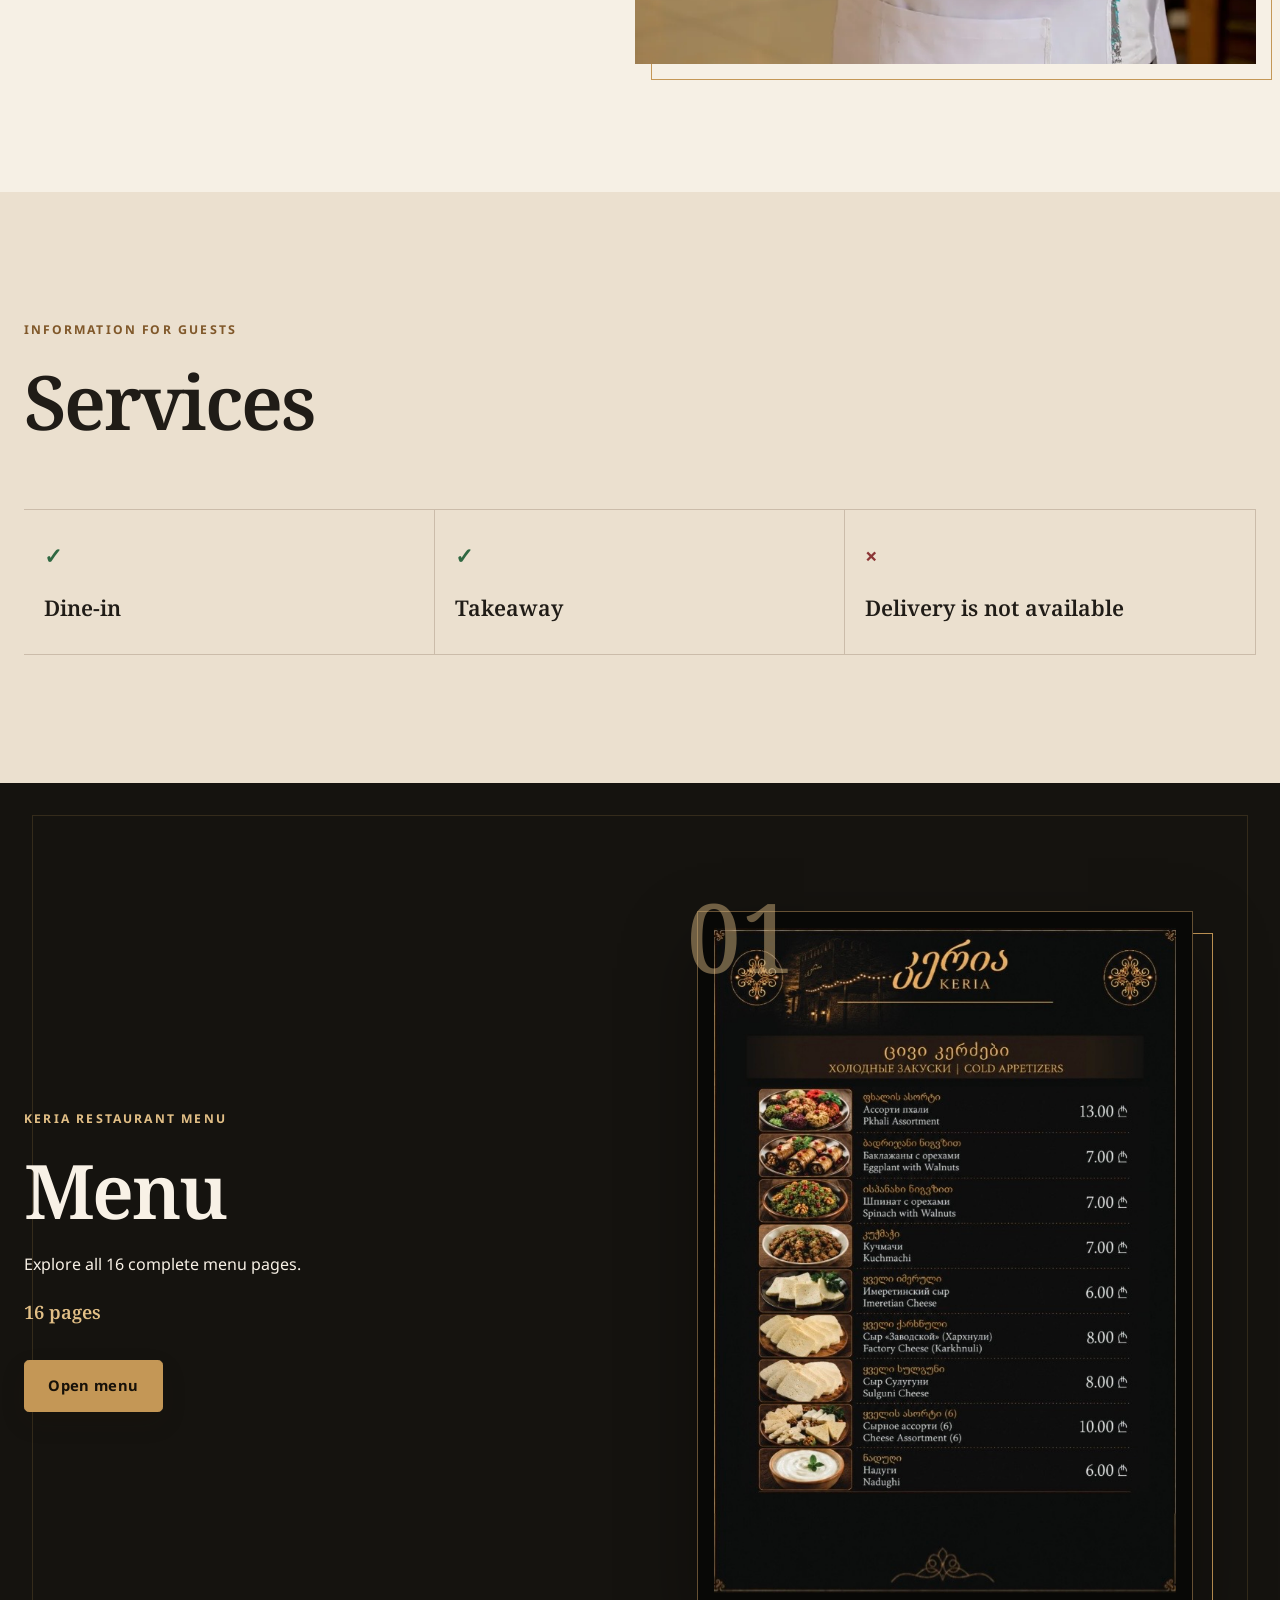
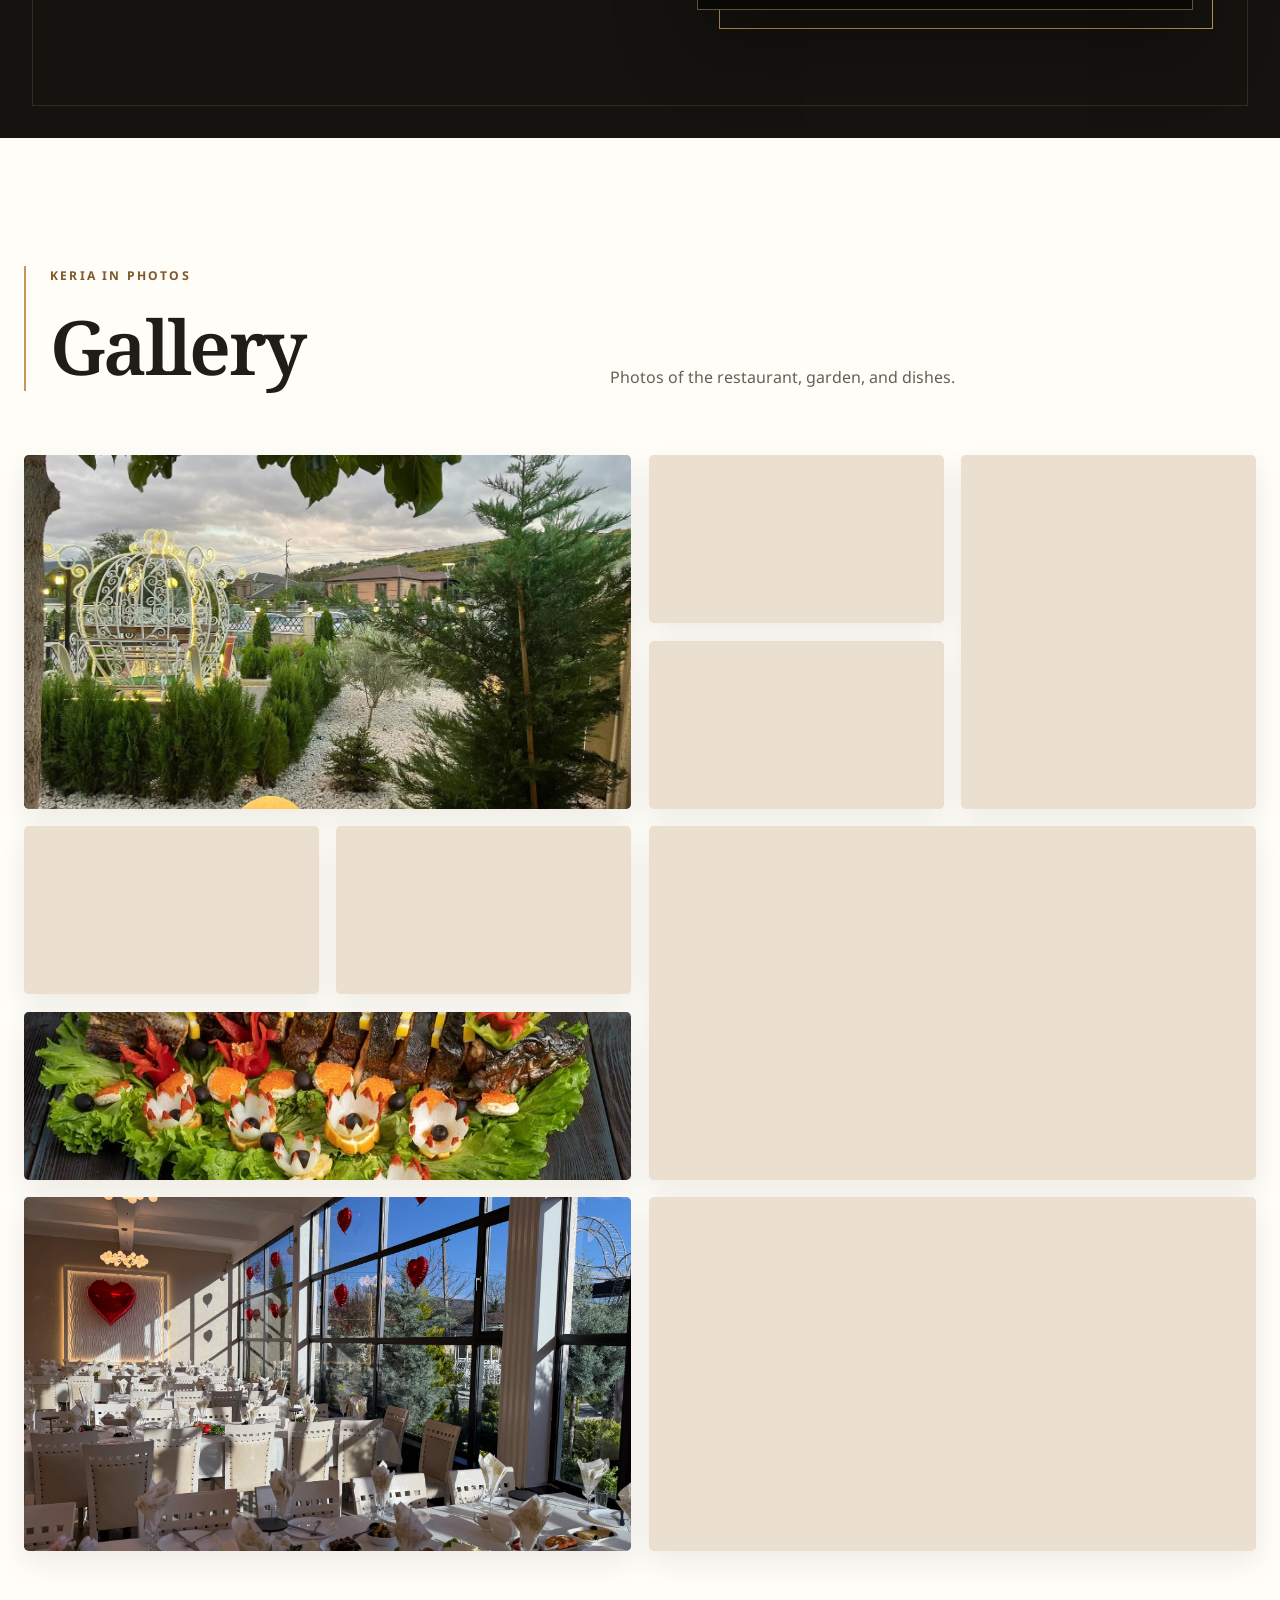
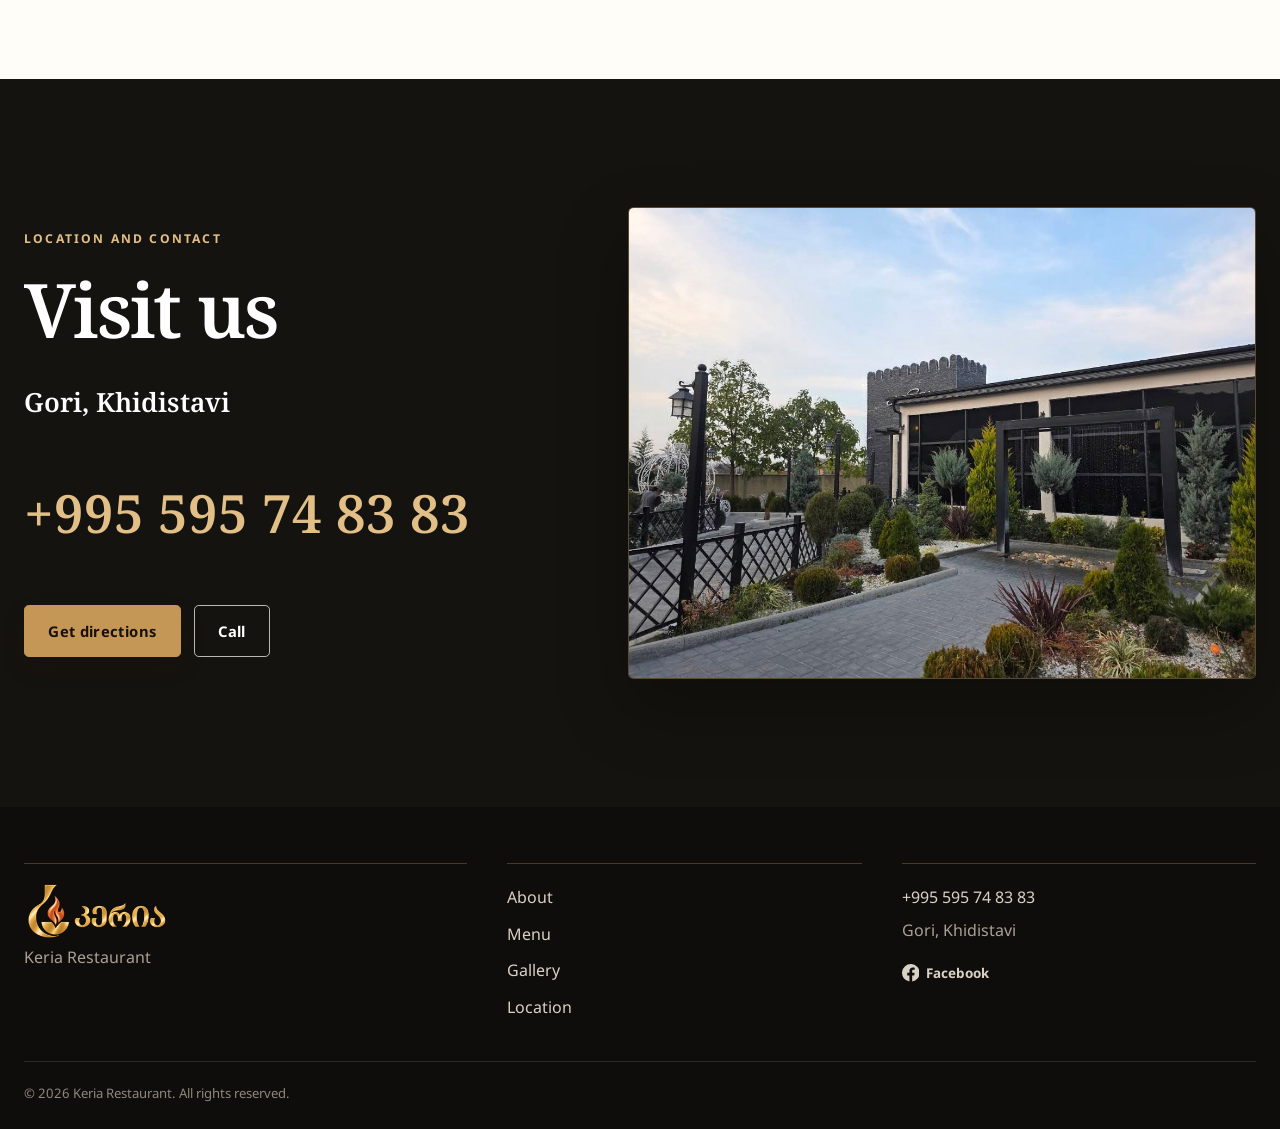
==== commit 133b08a0: "Update restaurant closing time to midnight" ====
--- a/en/index.html
+++ b/en/index.html
@@ -332,7 +332,7 @@
               </div>
               <div>
                 <dt>Open</dt>
-                <dd><time datetime="23:00">until 11:00 PM</time></dd>
+                <dd><time datetime="00:00">until midnight</time></dd>
               </div>
             </dl>
           </div>
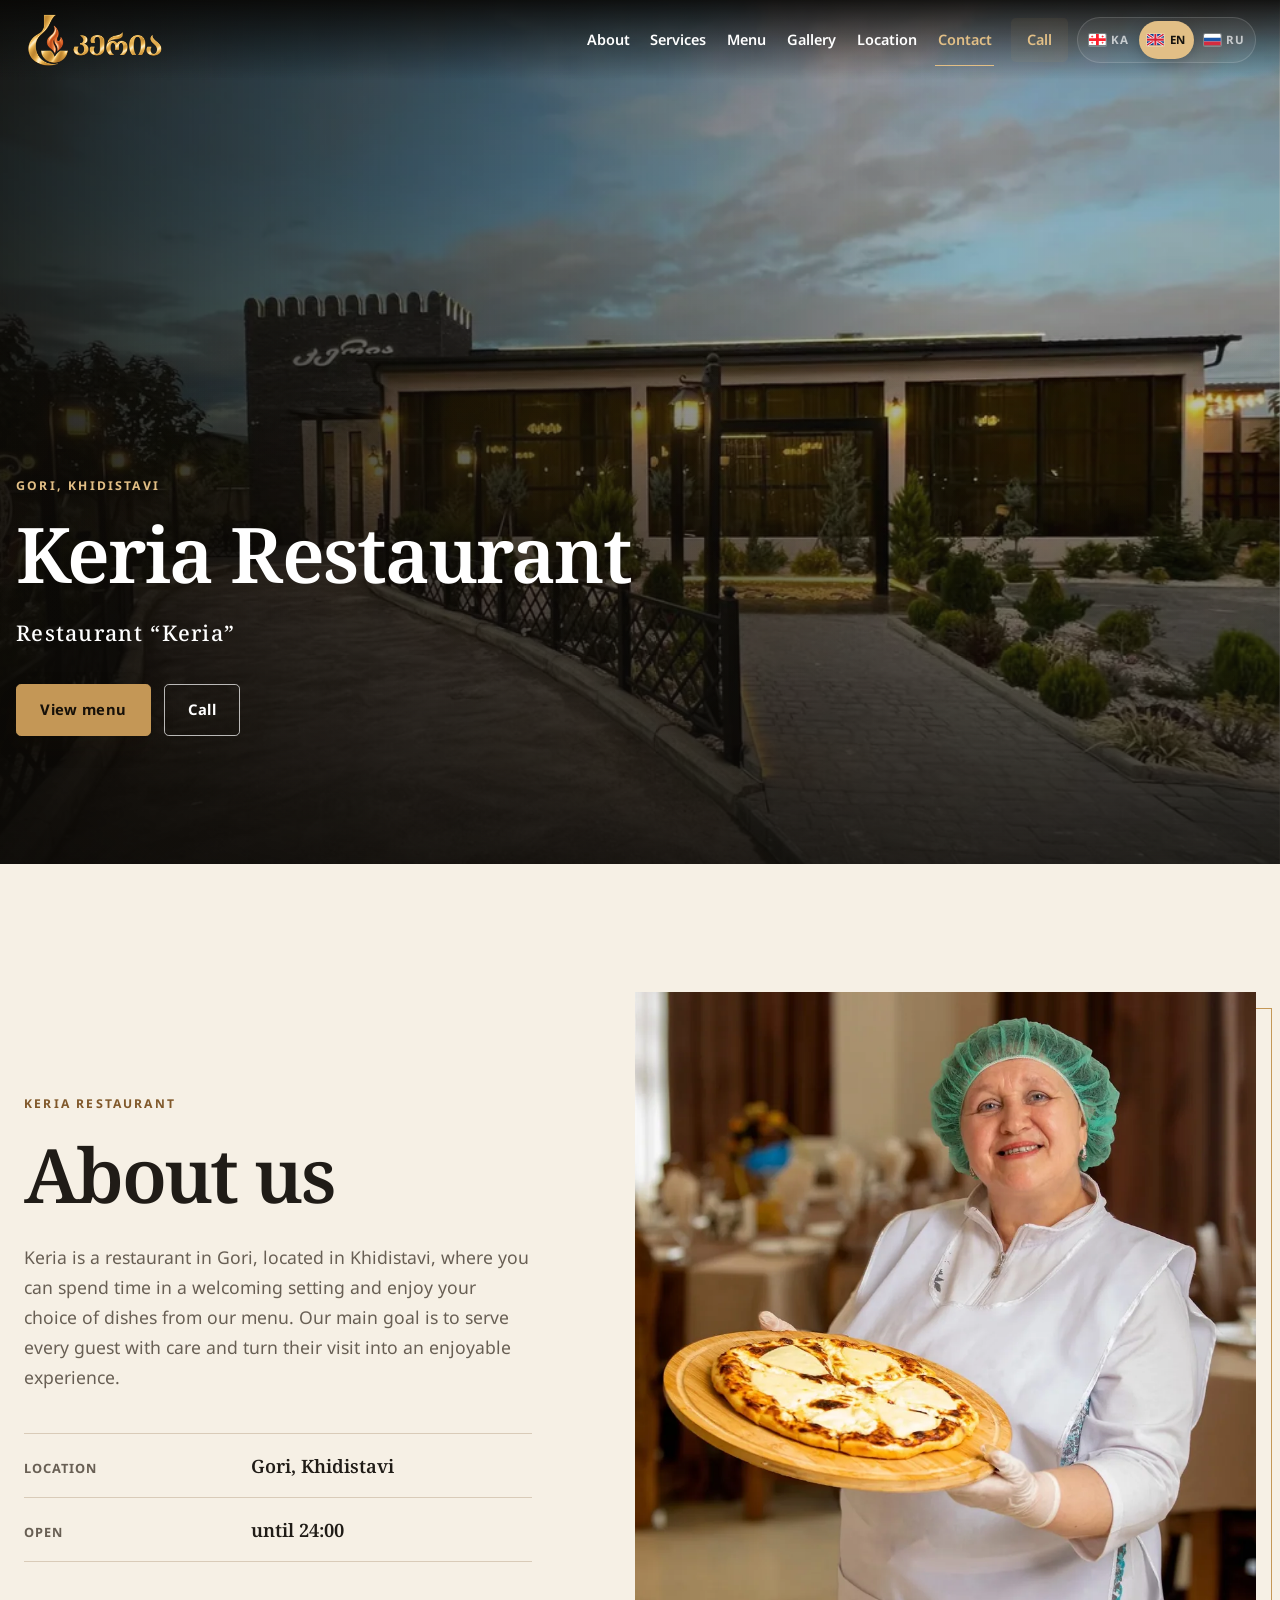
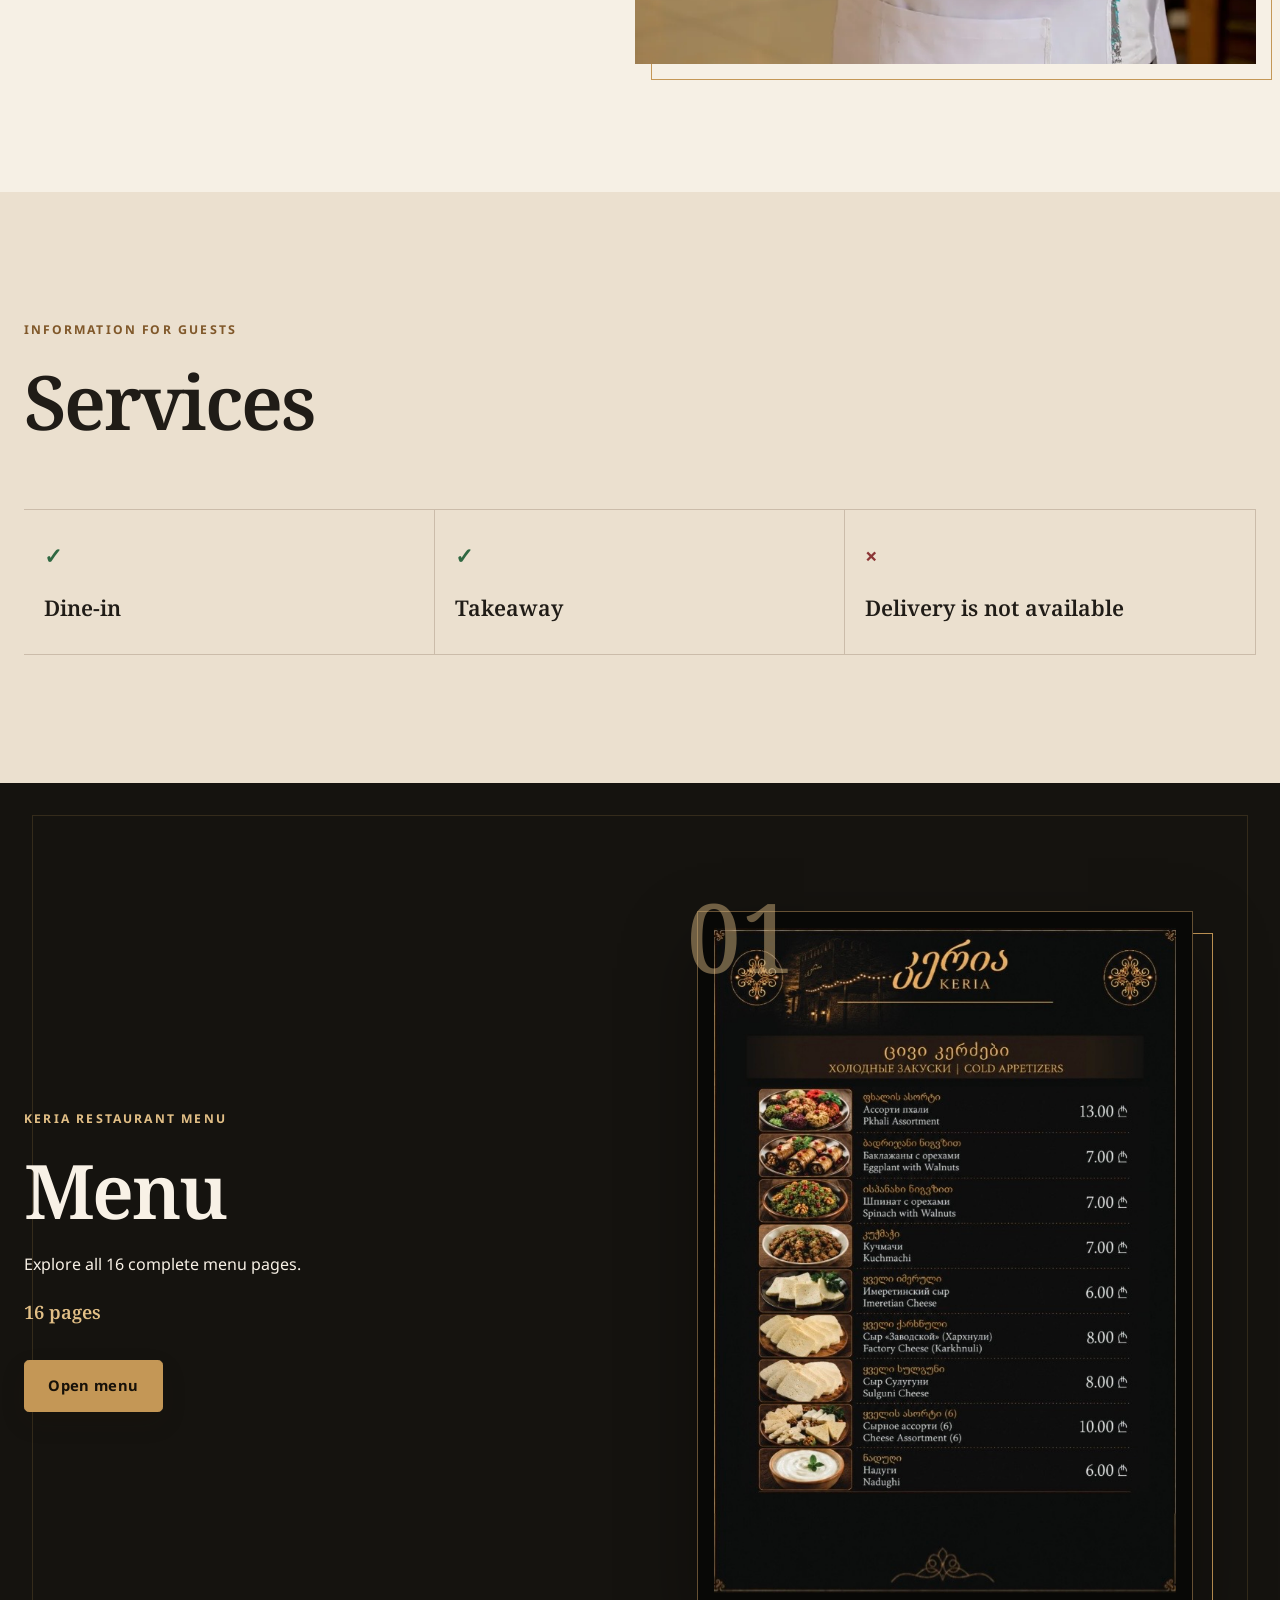
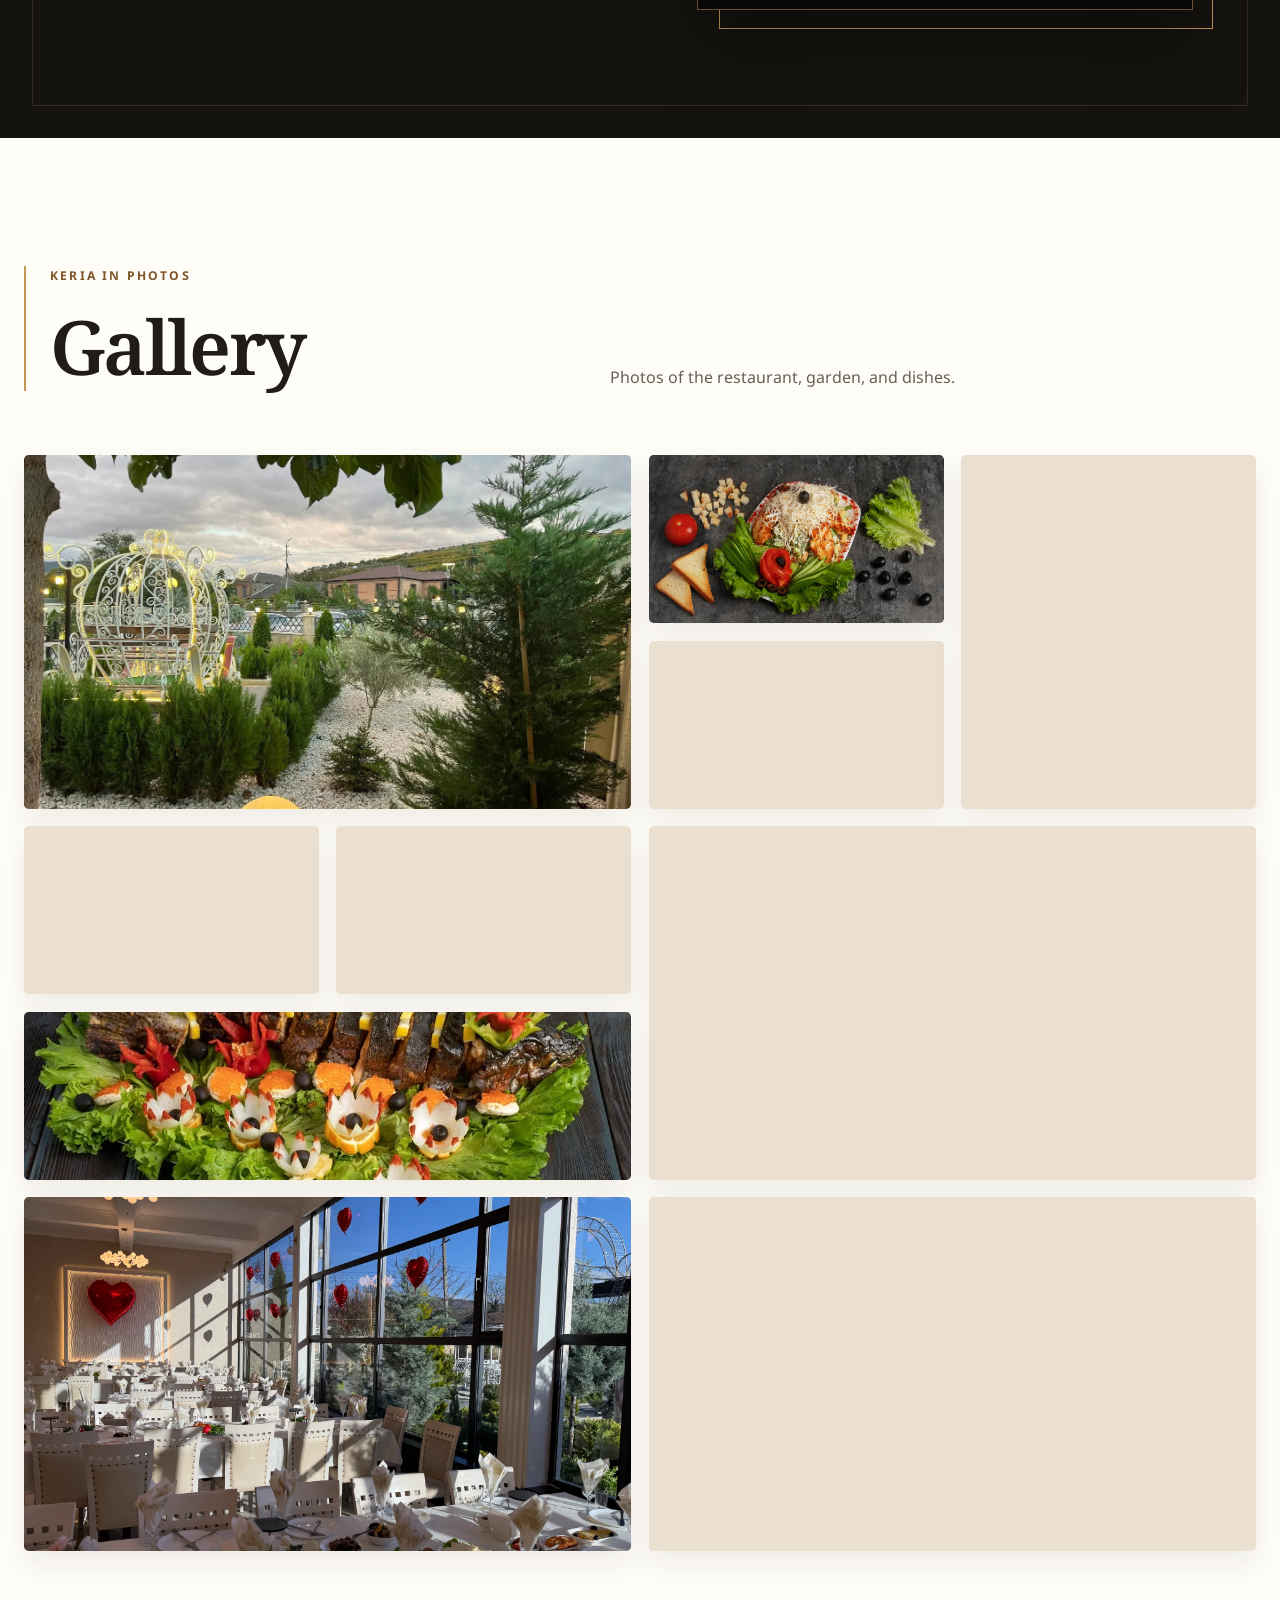
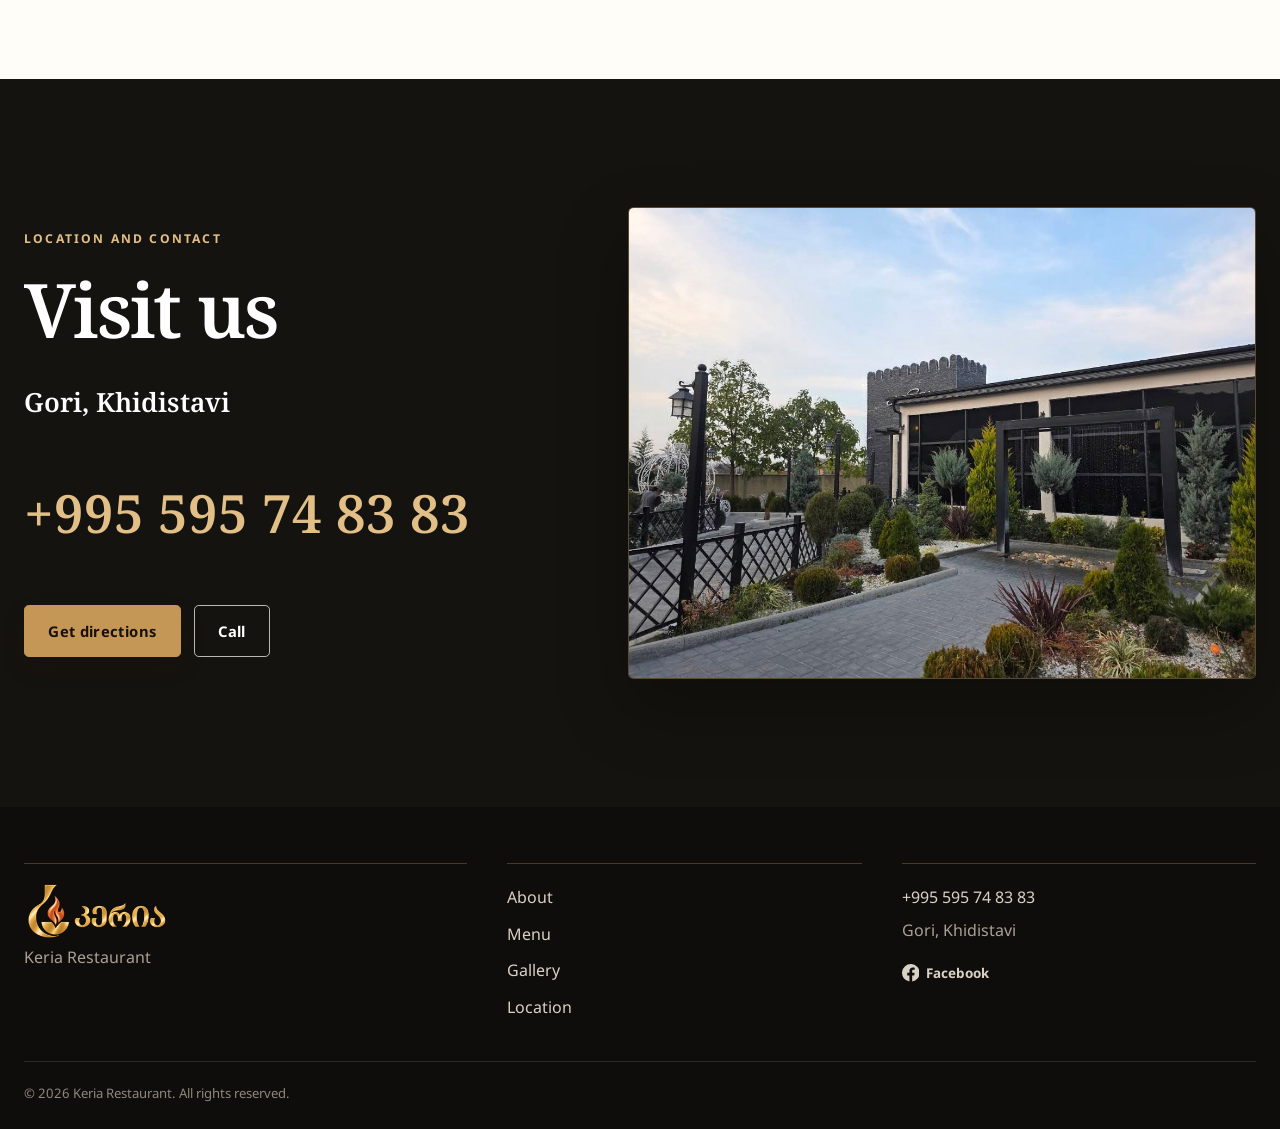
==== commit e40ab6ac: "Display 24:00 consistently across languages" ====
--- a/en/index.html
+++ b/en/index.html
@@ -332,7 +332,7 @@
               </div>
               <div>
                 <dt>Open</dt>
-                <dd><time datetime="00:00">until midnight</time></dd>
+                <dd><time datetime="00:00">until 24:00</time></dd>
               </div>
             </dl>
           </div>
